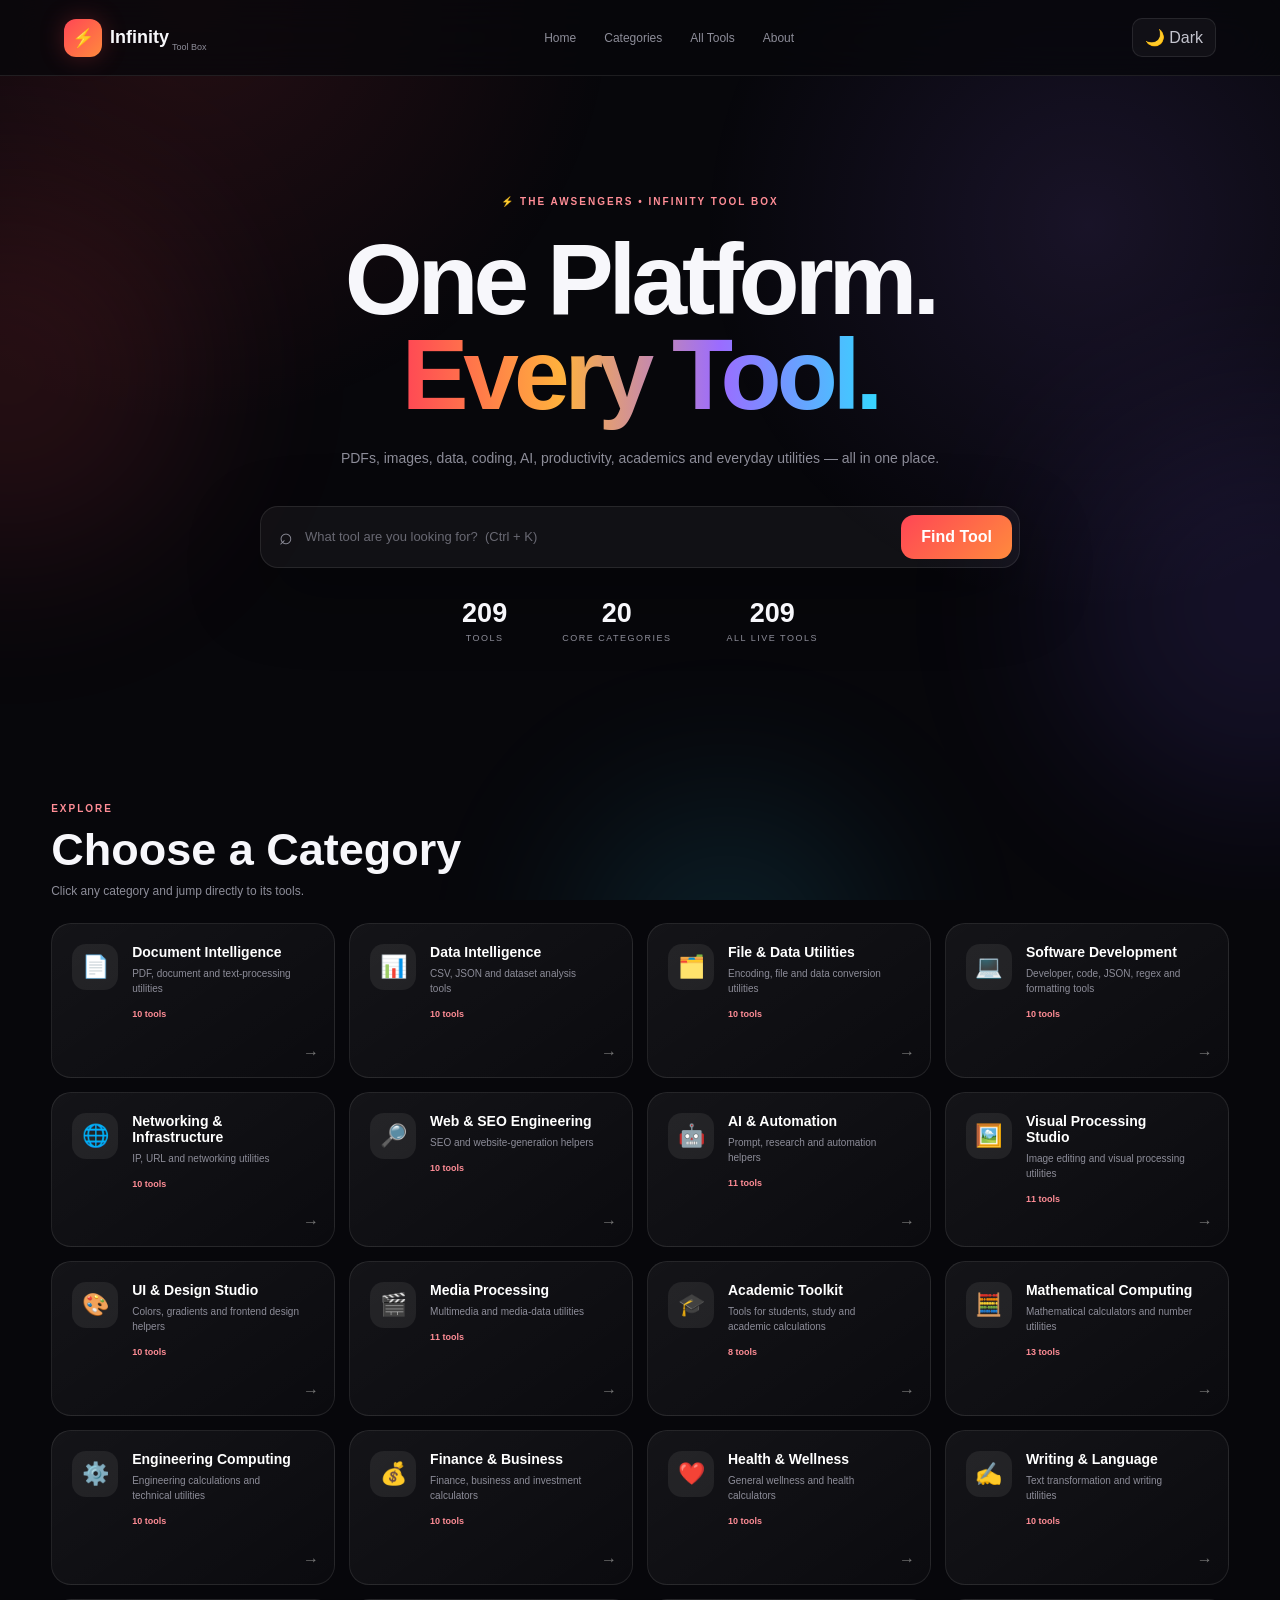
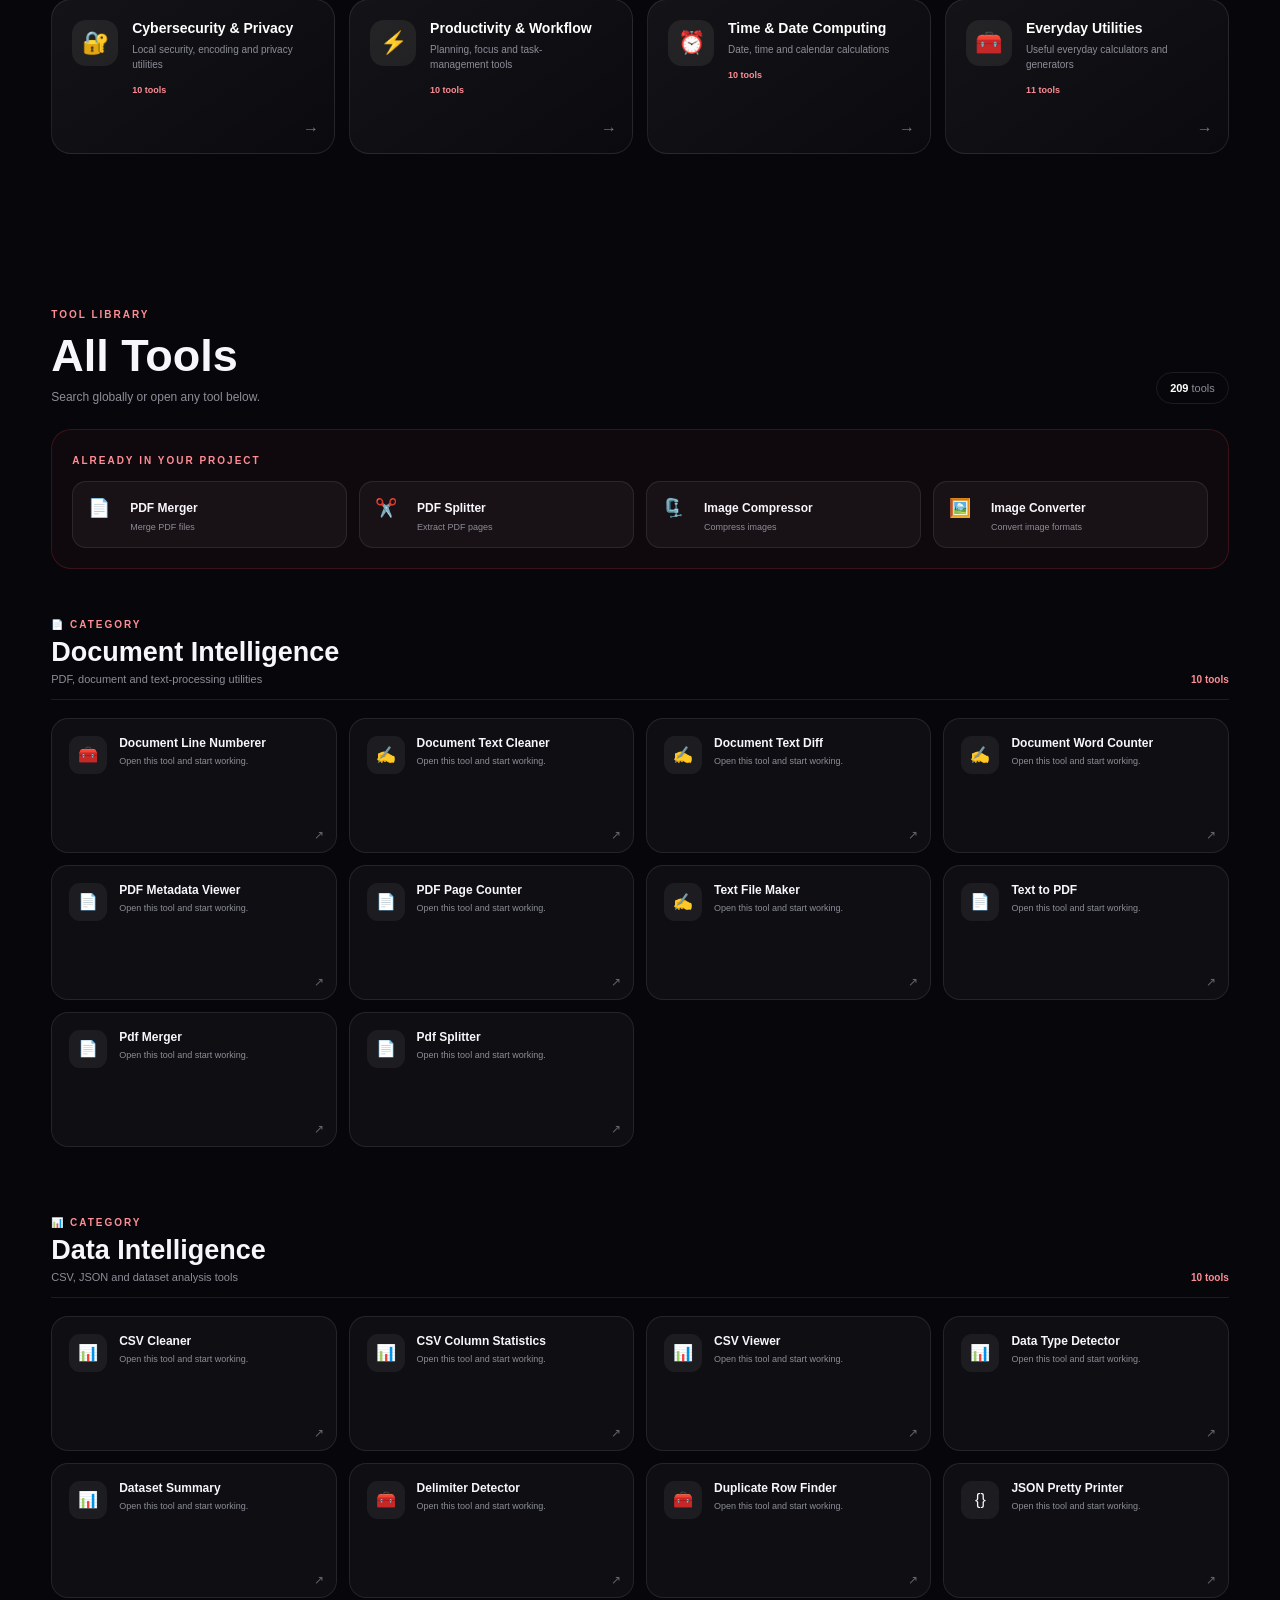
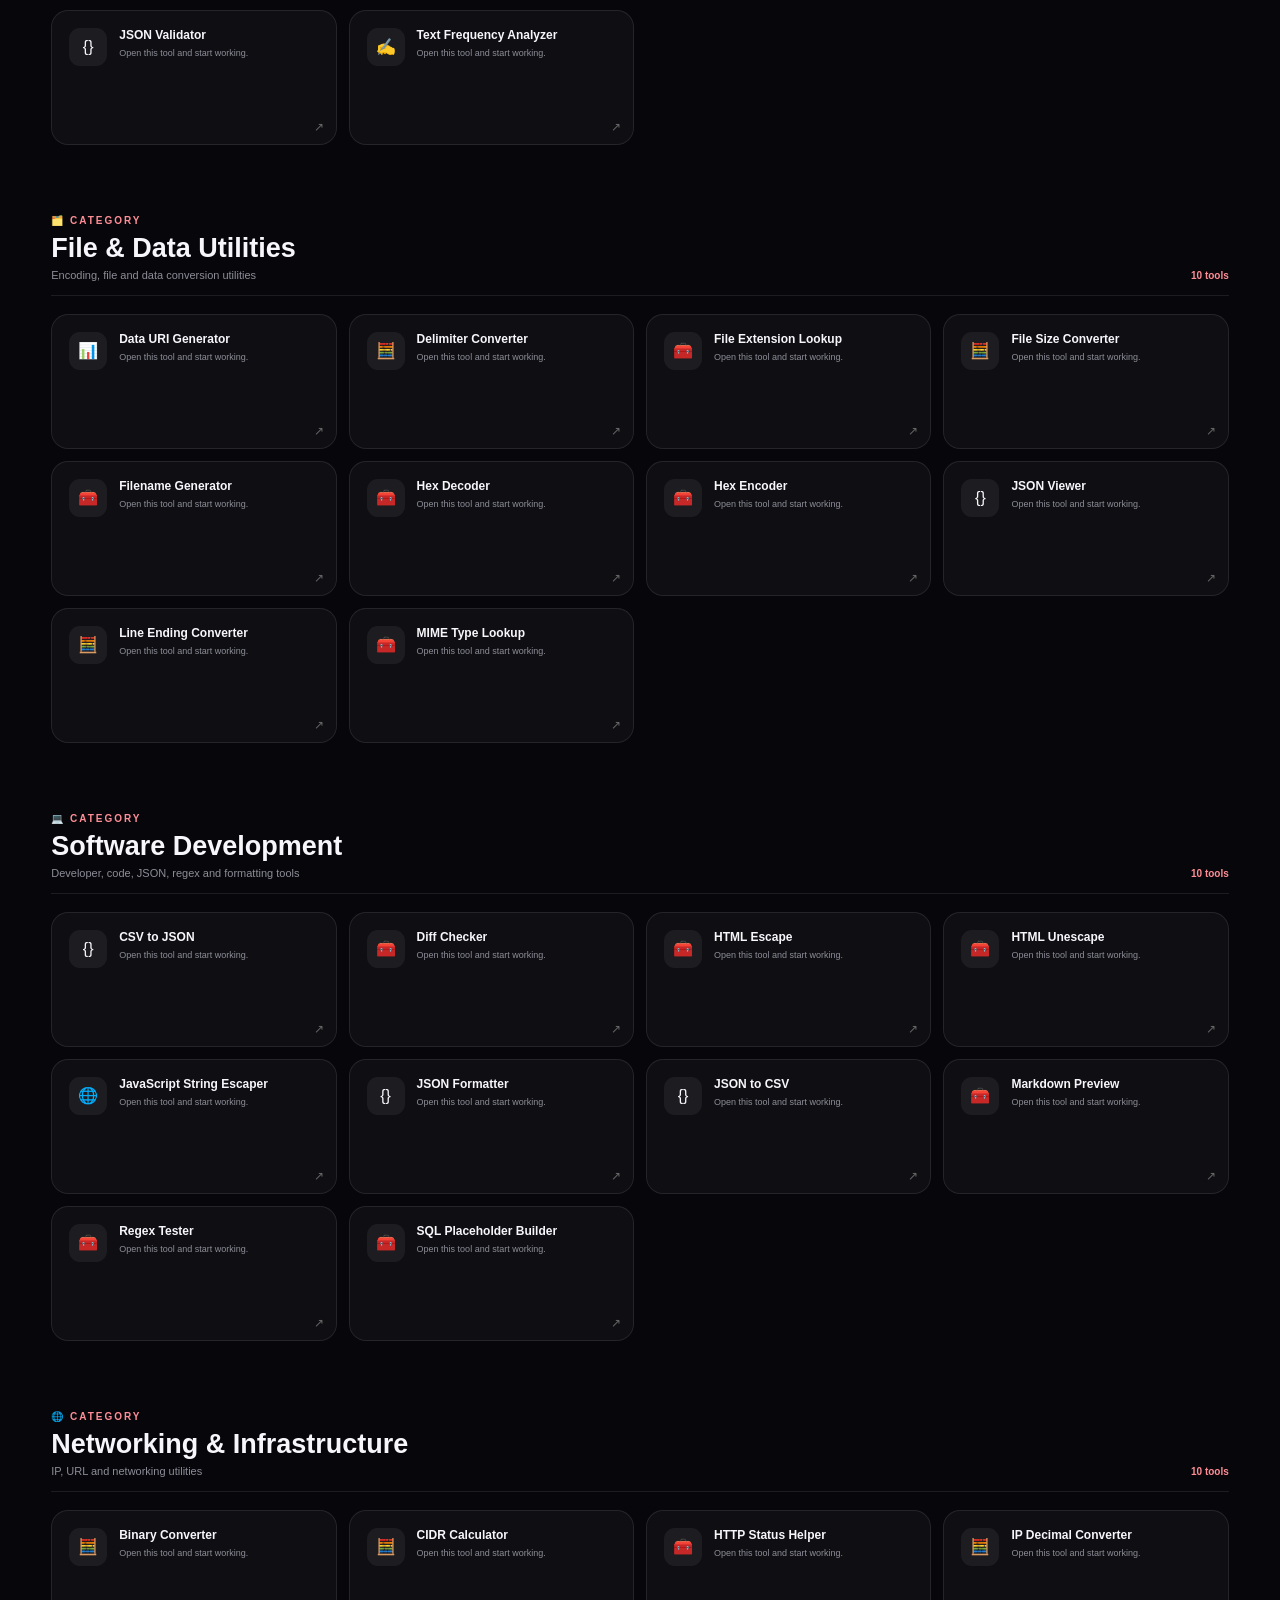
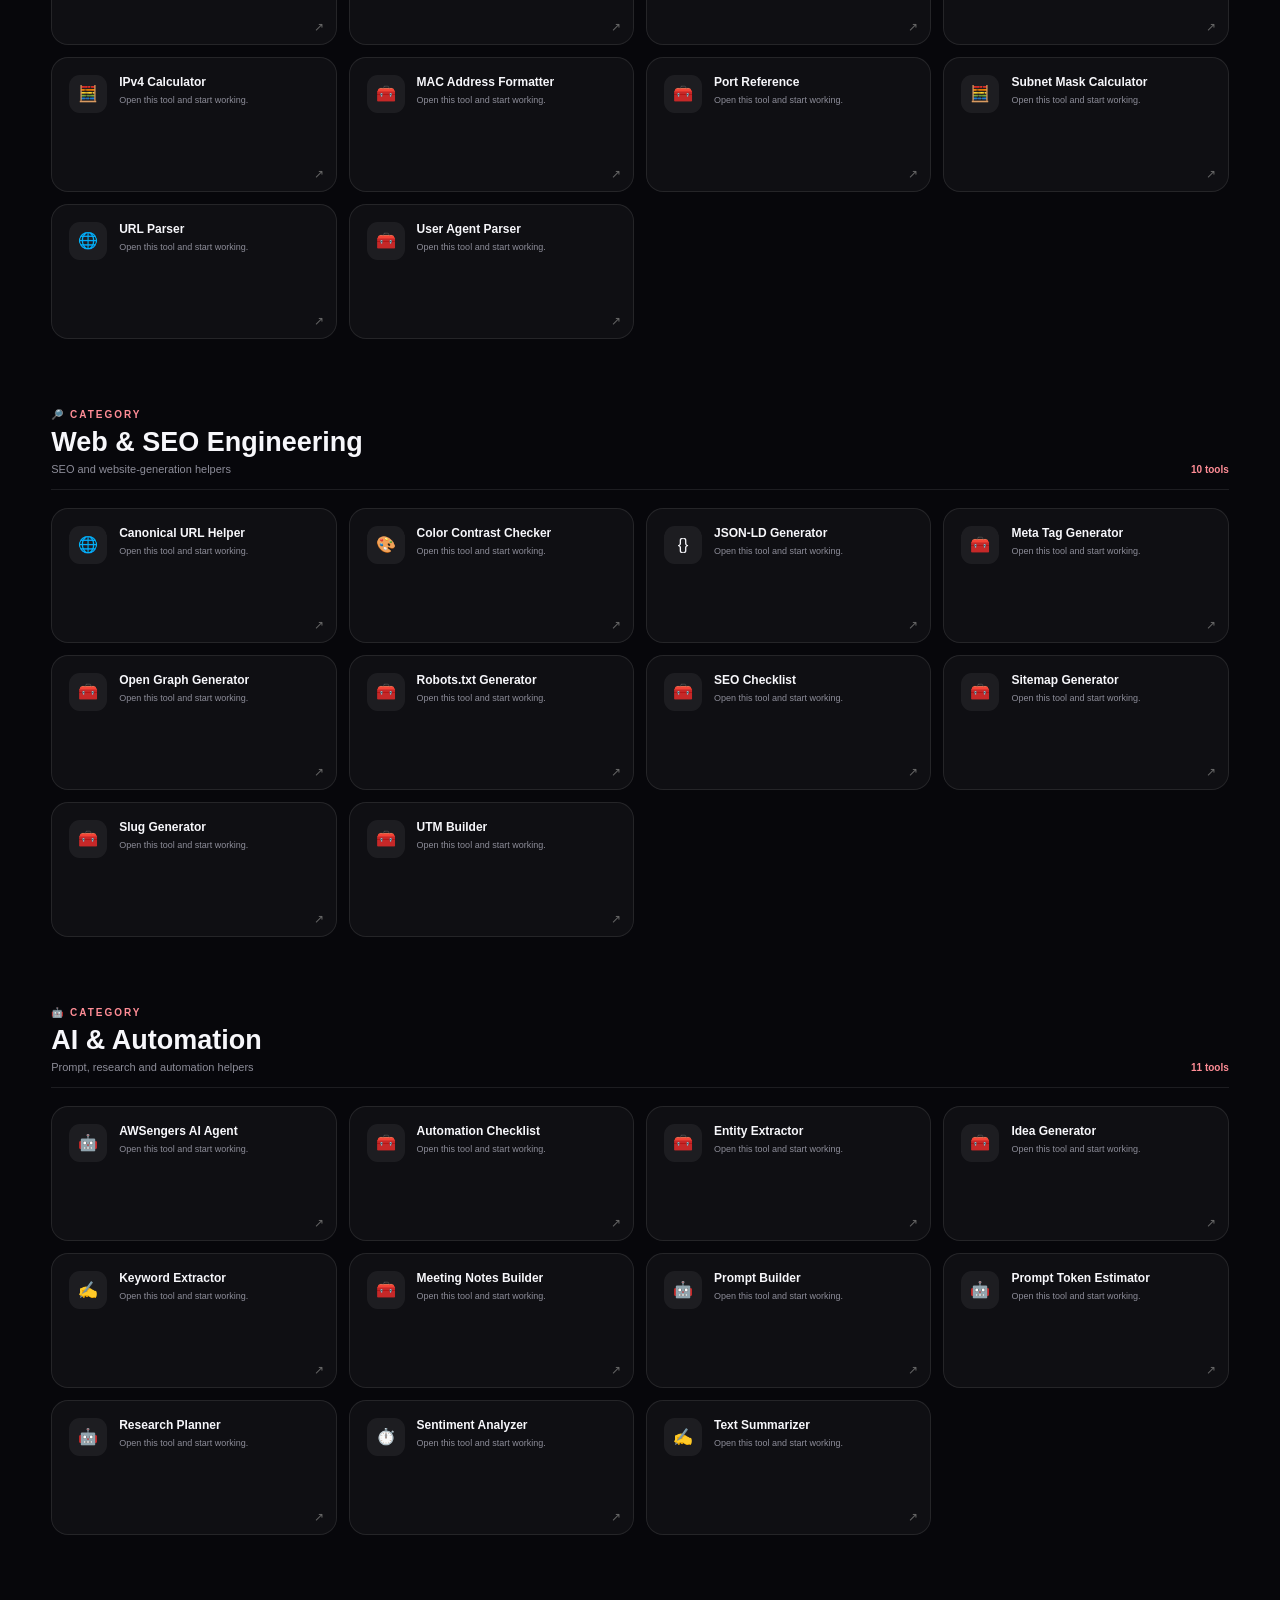
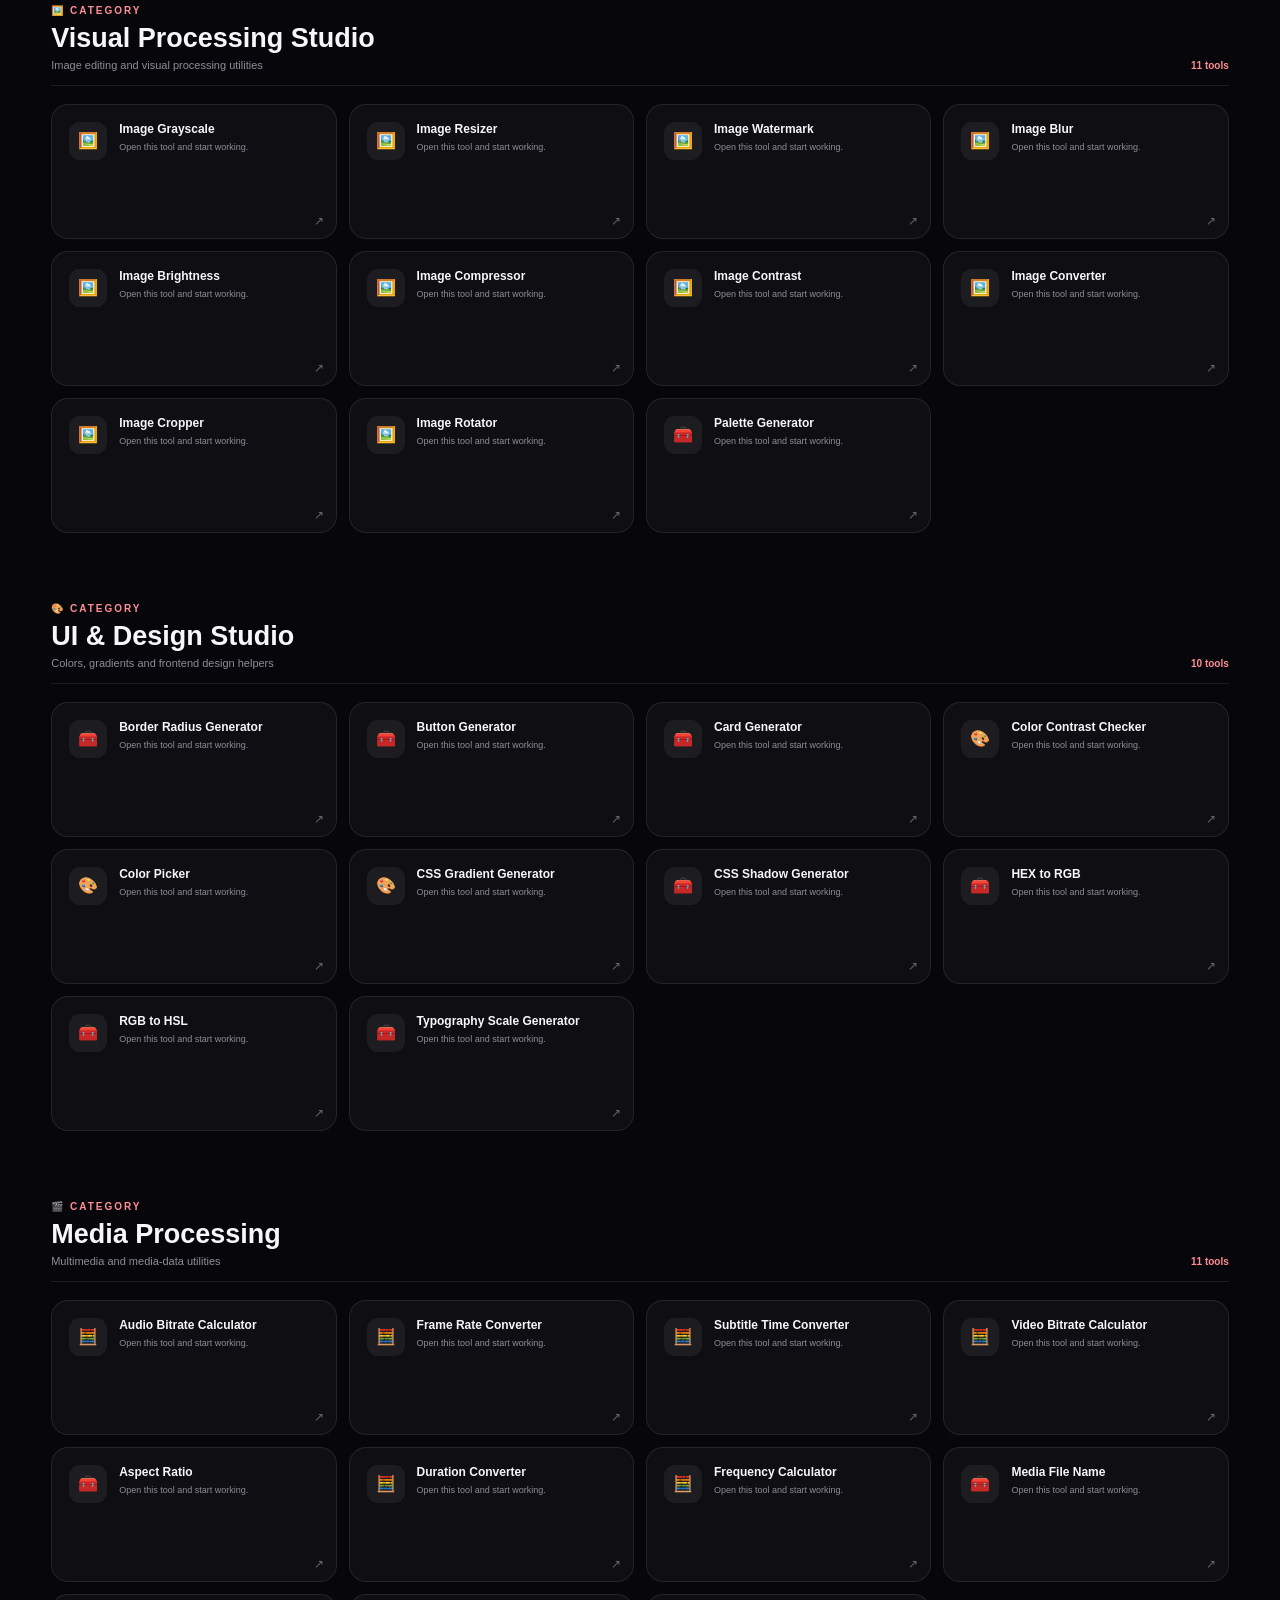
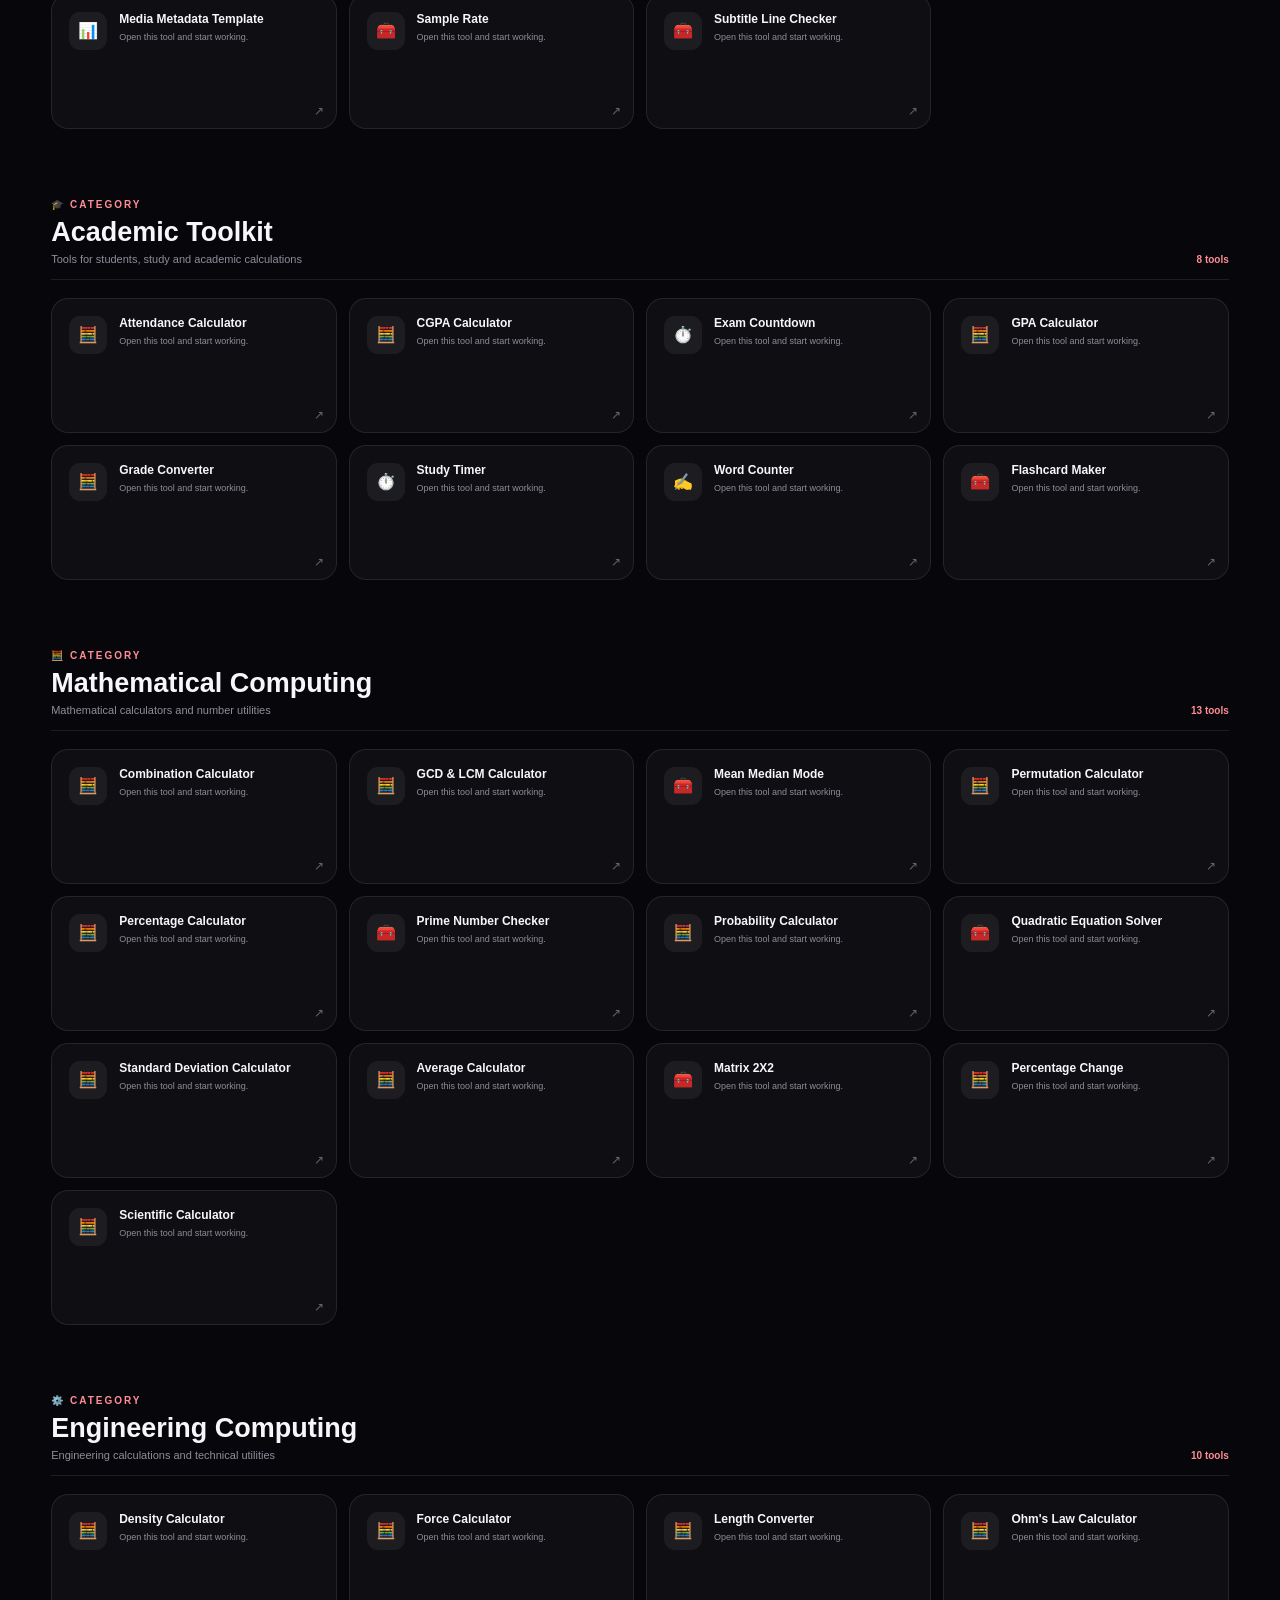
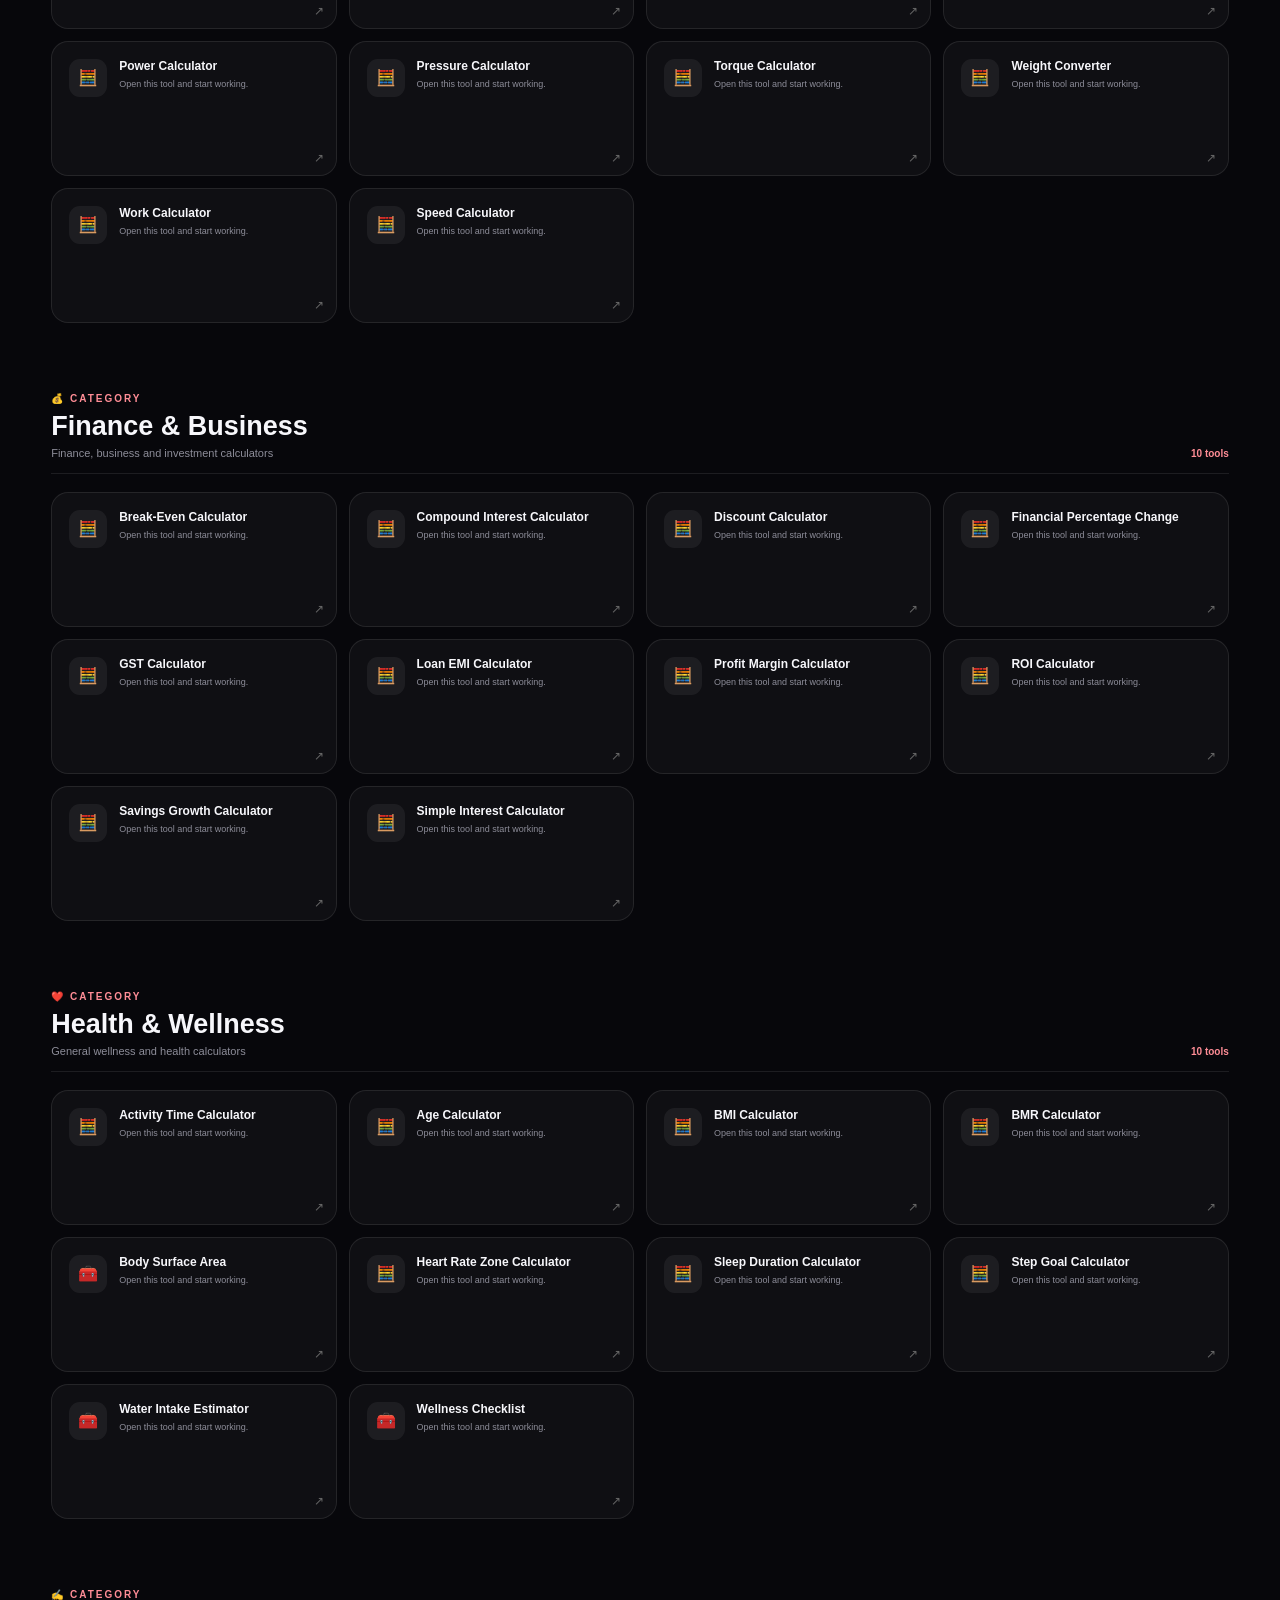
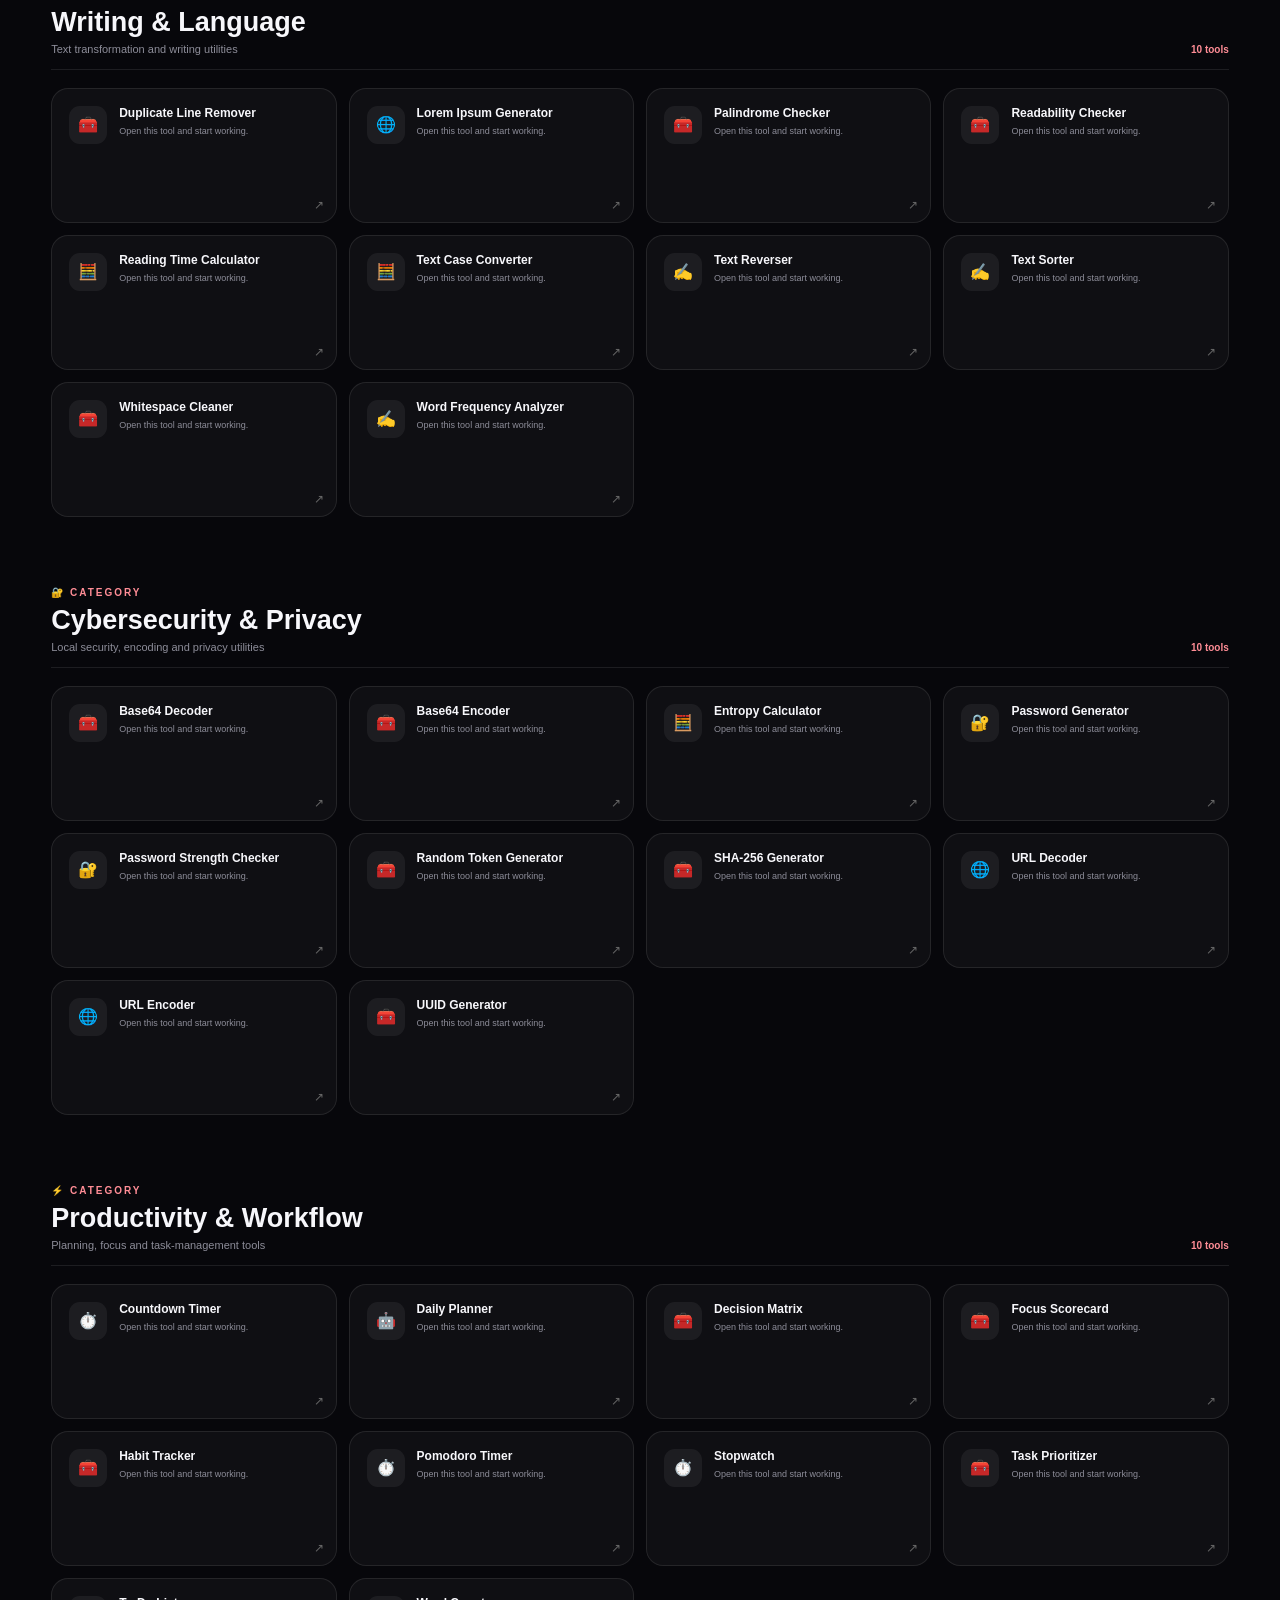
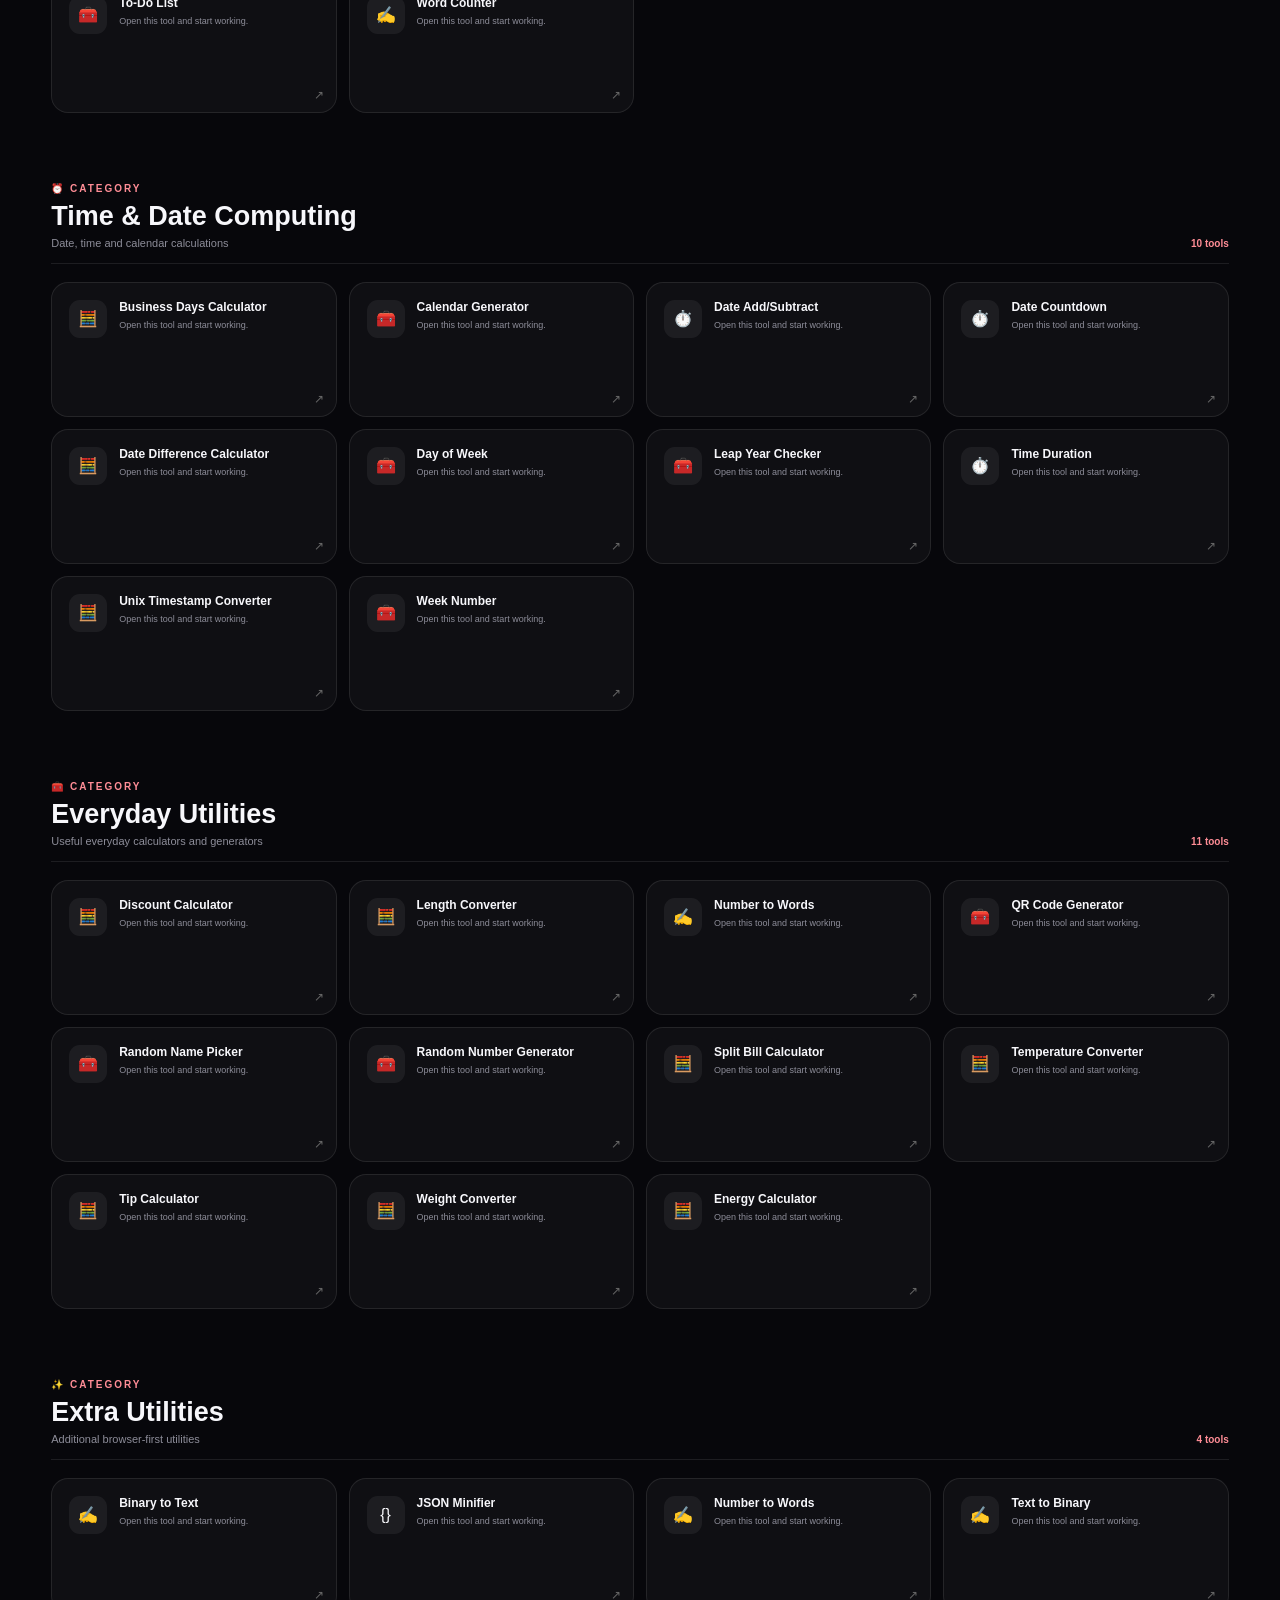
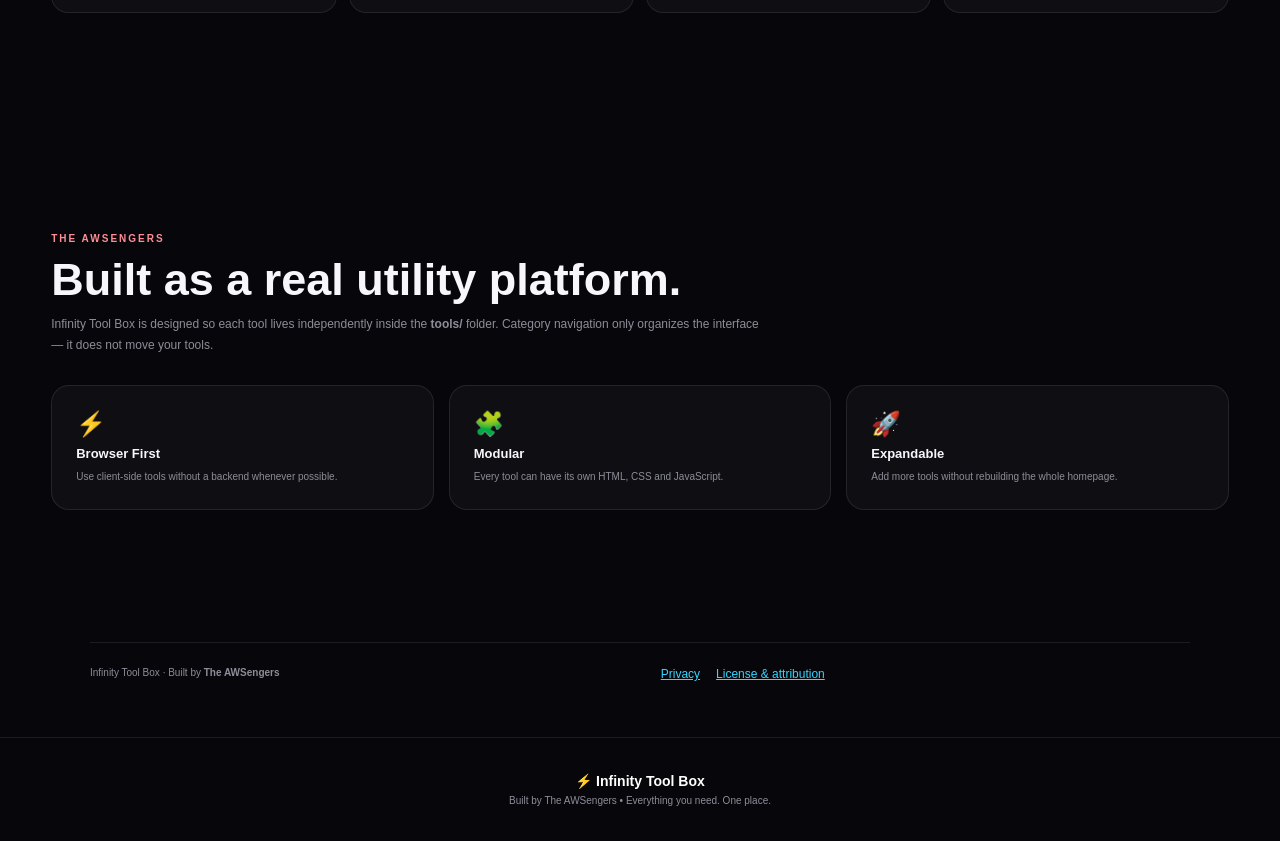
==== index.html @ 35dee815 "Initial Infinity Toolbox project Co-authored-by: Copilot App <223556219+Copilot@users.noreply.github" ====
<!DOCTYPE html>
<html lang="en">

<head>

    <meta charset="UTF-8">

    <meta
        name="viewport"
        content="width=device-width, initial-scale=1.0"
    >

    <title>
        Infinity Tool Box — The AWSengers
    </title>

    <meta
        name="description"
        content="Infinity Tool Box — 209 powerful tools across multiple categories, built by The AWSengers."
    >

    <link
        rel="stylesheet"
        href="css/style.css"
    >

</head>


<body>


    <!-- =========================================
         BACKGROUND EFFECTS
    ========================================== -->

    <div class="bg">

        <i></i>
        <i></i>
        <i></i>

    </div>



    <!-- =========================================
         NAVBAR
    ========================================== -->

    <header class="navbar">


        <a
            href="index.html"
            class="logo"
        >

            <span>
                ⚡
            </span>

            <b>
                Infinity
            </b>

            <small>
                Tool Box
            </small>

        </a>



        <a class="skip-link" href="#tools">Skip to tools</a>

        <nav id="navLinks" aria-label="Primary navigation">

            <a
                href="#home"
                data-scroll="home"
            >
                Home
            </a>

            <a
                href="#categories"
                data-scroll="categories"
            >
                Categories
            </a>

            <a
                href="#tools"
                data-scroll="tools"
            >
                All Tools
            </a>

            <a
                href="#about"
                data-scroll="about"
            >
                About
            </a>

        </nav>



        <div class="nav-actions">

            <button
                class="icon-btn"
                id="themeToggle"
                aria-label="Toggle color theme"
                type="button"
            >
                🌙 Dark
            </button>


            <button
                class="menu-btn"
                id="menuToggle"
                aria-label="Toggle navigation menu"
                aria-expanded="false"
                type="button"
            >
                ☰
            </button>

        </div>


    </header>



    <!-- =========================================
         MAIN
    ========================================== -->

    <main id="home">



        <!-- =====================================
             HERO
        ====================================== -->

        <section class="hero">


            <div class="hero-badge">

                ⚡ THE AWSENGERS • INFINITY TOOL BOX

            </div>



            <h1>

                One Platform.

                <br>

                <span>
                    Every Tool.
                </span>

            </h1>



            <p>

                PDFs, images, data, coding, AI,
                productivity, academics and everyday
                utilities — all in one place.

            </p>



            <!-- SEARCH -->

            <div class="hero-search">

                <span>
                    ⌕
                </span>


                <input
                    id="toolSearch"
                    aria-label="Search all tools"
                    type="search"
                    placeholder="What tool are you looking for?  (Ctrl + K)"
                >


                <button
                    type="button"
                    data-scroll="tools"
                >
                    Find Tool
                </button>

            </div>



            <!-- STATS -->

            <div class="stats">

                <div>

                    <b>
                        209
                    </b>

                    <span>
                        TOOLS
                    </span>

                </div>


                <div>

                    <b>
                        20
                    </b>

                    <span>
                        CORE CATEGORIES
                    </span>

                </div>


                <div>

                    <b>
                        209
                    </b>

                    <span>
                        ALL LIVE TOOLS
                    </span>

                </div>

            </div>


        </section>



        <!-- =====================================
             CATEGORY SECTION
        ====================================== -->

        <section
            class="section"
            id="categories"
        >


            <div class="section-top">

                <div>

                    <span class="eyebrow">
                        EXPLORE
                    </span>


                    <h2>
                        Choose a Category
                    </h2>


                    <p>
                        Click any category and jump
                        directly to its tools.
                    </p>

                </div>

            </div>



            <!-- JavaScript creates category cards -->

            <div
                id="categoryGrid"
                class="category-grid"
            >
            </div>


        </section>



        <!-- =====================================
             ALL TOOLS
        ====================================== -->

        <section
            class="section"
            id="tools"
        >


            <div class="section-top">

                <div>

                    <span class="eyebrow">
                        TOOL LIBRARY
                    </span>


                    <h2>
                        All Tools
                    </h2>


                    <p>
                        Search globally or open any
                        tool below.
                    </p>

                </div>



                <span class="result-pill">

                    <b id="resultCount">
                        209
                    </b>

                    tools

                </span>

            </div>



            <!-- =================================
                 EXISTING TOOLS
            ================================== -->

            <div class="existing">


                <span class="eyebrow">
                    ALREADY IN YOUR PROJECT
                </span>



                <div class="existing-grid">


                    <a
                        href="tools/pdf-merger/index.html"
                    >

                        <span>
                            📄
                        </span>

                        <b>
                            PDF Merger
                        </b>

                        <small>
                            Merge PDF files
                        </small>

                    </a>



                    <a
                        href="tools/pdf-splitter/index.html"
                    >

                        <span>
                            ✂️
                        </span>

                        <b>
                            PDF Splitter
                        </b>

                        <small>
                            Extract PDF pages
                        </small>

                    </a>



                    <a
                        href="tools/image-compressor/index.html"
                    >

                        <span>
                            🗜️
                        </span>

                        <b>
                            Image Compressor
                        </b>

                        <small>
                            Compress images
                        </small>

                    </a>



                    <a
                        href="tools/image-converter/index.html"
                    >

                        <span>
                            🖼️
                        </span>

                        <b>
                            Image Converter
                        </b>

                        <small>
                            Convert image formats
                        </small>

                    </a>


                </div>


            </div>



            <!-- =================================
                 209 TOOL CATALOG
            ================================== -->

            <div id="catalog">
            </div>


        </section>



        <!-- =====================================
             ABOUT
        ====================================== -->

        <section
            class="about section"
            id="about"
        >


            <span class="eyebrow">
                THE AWSENGERS
            </span>


            <h2>
                Built as a real utility platform.
            </h2>


            <p>

                Infinity Tool Box is designed so each
                tool lives independently inside the
                <b>tools/</b> folder.

                Category navigation only organizes
                the interface — it does not move
                your tools.

            </p>



            <div class="about-grid">


                <div>

                    ⚡

                    <b>
                        Browser First
                    </b>

                    <small>
                        Use client-side tools without
                        a backend whenever possible.
                    </small>

                </div>



                <div>

                    🧩

                    <b>
                        Modular
                    </b>

                    <small>
                        Every tool can have its own
                        HTML, CSS and JavaScript.
                    </small>

                </div>



                <div>

                    🚀

                    <b>
                        Expandable
                    </b>

                    <small>
                        Add more tools without
                        rebuilding the whole homepage.
                    </small>

                </div>


            </div>


        </section>

    </main>

    <footer class="site-footer">
        <span>Infinity Tool Box · Built by <strong>The AWSengers</strong></span>
        <nav aria-label="Legal"><a href="privacy.html">Privacy</a><a href="license.html">License & attribution</a></nav>
    </footer>



    <!-- =========================================
         FOOTER
    ========================================== -->

    <footer>

        <b>
            ⚡ Infinity Tool Box
        </b>

        <span>
            Built by The AWSengers •
            Everything you need. One place.
        </span>

    </footer>



    <!-- =========================================
         JAVASCRIPT
    ========================================== -->

    <script src="js/catalogue.js"></script>
    <script src="js/script.js"></script>


</body>

</html>
---- css/style.css ----
/* =====================================================
   ROOT VARIABLES
===================================================== */

:root {

    --bg:
        #07070b;

    --surface:
        #101017;

    --surface-2:
        #15151d;

    --text:
        #f7f7fb;

    --muted:
        #8d8d99;

    --soft:
        #c4c4ce;

    --border:
        rgba(255,255,255,.09);

    --red:
        #ff4655;

    --orange:
        #ff8a3d;

    --gold:
        #ffd166;

    --purple:
        #9b6cff;

    --cyan:
        #35d6ff;

    --green:
        #55df9a;

    --shadow:
        0 25px 70px rgba(0,0,0,.35);

}


/* =====================================================
   RESET
===================================================== */

* {

    margin: 0;

    padding: 0;

    box-sizing: border-box;

}


html {

    scroll-behavior: smooth;

}


body {

    background:
        var(--bg);

    color:
        var(--text);

    font-family:
        Inter,
        Arial,
        sans-serif;

    overflow-x: hidden;

}


a {

    color: inherit;

    text-decoration: none;

}

.skip-link {
    position: fixed;
    left: 1rem;
    top: -4rem;
    z-index: 20;
    padding: .7rem 1rem;
    border-radius: .5rem;
    background: var(--cyan);
    color: #071018;
    font-weight: 800;
}

.skip-link:focus {
    top: 1rem;
}

:focus-visible {
    outline: 3px solid var(--cyan);
    outline-offset: 3px;
}

.site-footer,
.legal-page {
    width: min(1100px, 92%);
    margin: 2rem auto;
}

.site-footer {
    display: flex;
    justify-content: space-between;
    gap: 1rem;
    flex-wrap: wrap;
    padding: 1.5rem 0;
    border-top: 1px solid var(--border);
    color: var(--muted);
}

.site-footer nav {
    display: flex;
    gap: 1rem;
}

.site-footer a,
.legal-page a {
    color: var(--cyan);
    text-decoration: underline;
}

.legal-page {
    max-width: 780px;
    padding: 3rem 0;
}

.legal-page h1,
.legal-page h2 {
    margin: 1.5rem 0 .75rem;
}

.legal-page p {
    color: var(--soft);
    line-height: 1.7;
    margin: .75rem 0;
}

.disclaimer {
    padding: 1rem;
    border-left: 4px solid var(--gold);
    background: rgba(255, 209, 102, .08);
}

@media (prefers-reduced-motion: reduce) {
    *,
    *::before,
    *::after {
        scroll-behavior: auto !important;
        animation-duration: .01ms !important;
        transition-duration: .01ms !important;
    }
}


button,
input {

    font: inherit;

}


/* =====================================================
   BACKGROUND
===================================================== */

.bg {

    position: fixed;

    inset: 0;

    z-index: -1;

    overflow: hidden;

    background:
        radial-gradient(
            circle at 15% 0%,
            rgba(255,70,85,.12),
            transparent 30%
        ),

        radial-gradient(
            circle at 85% 25%,
            rgba(155,108,255,.12),
            transparent 30%
        );

}


.bg i {

    position: absolute;

    border-radius: 50%;

    filter: blur(90px);

    opacity: .12;

    animation:
        float 12s ease-in-out infinite;

}


.bg i:nth-child(1) {

    width: 380px;

    height: 380px;

    background:
        #ff4655;

    left: -180px;

    top: 20%;

}


.bg i:nth-child(2) {

    width: 400px;

    height: 400px;

    background:
        #7c5cff;

    right: -180px;

    top: 45%;

    animation-delay:
        -4s;

}


.bg i:nth-child(3) {

    width: 300px;

    height: 300px;

    background:
        #35d6ff;

    left: 45%;

    bottom: -200px;

    animation-delay:
        -8s;

}


@keyframes float {

    50% {

        transform:
            translateY(-45px)
            scale(1.08);

    }

}


/* =====================================================
   NAVBAR
===================================================== */

.navbar {

    height: 76px;

    position: sticky;

    top: 0;

    z-index: 100;

    display: flex;

    align-items: center;

    padding:
        0 5%;

    border-bottom:
        1px solid var(--border);

    background:
        rgba(7,7,11,.76);

    backdrop-filter:
        blur(20px);

}


/* LOGO */

.logo {

    display: flex;

    align-items: center;

    gap: 8px;

    font-family:
        "Space Grotesk",
        sans-serif;

    font-size: 18px;

}


.logo span {

    width: 38px;

    height: 38px;

    display: grid;

    place-items: center;

    border-radius: 12px;

    background:
        linear-gradient(
            135deg,
            var(--red),
            var(--orange)
        );

    box-shadow:
        0 0 25px
        rgba(255,70,85,.25);

}


.logo small {

    font-size: 9px;

    color:
        var(--muted);

    align-self:
        flex-end;

    margin:
        0 0 5px -5px;

}


/* NAVIGATION */

nav {

    display: flex;

    gap: 28px;

    margin:
        auto;

    color:
        var(--muted);

    font-size: 12px;

}


nav a {

    transition:
        .25s;

}


nav a:hover {

    color:
        white;

}


/* NAV BUTTONS */

.nav-actions {

    display: flex;

    gap: 8px;

}


.icon-btn,
.menu-btn {

    border:
        1px solid var(--border);

    background:
        rgba(255,255,255,.04);

    color:
        var(--soft);

    border-radius:
        10px;

    padding:
        9px 12px;

    cursor:
        pointer;

    transition:
        .25s;

}


.icon-btn:hover,
.menu-btn:hover {

    background:
        rgba(255,255,255,.08);

    color:
        white;

}


.menu-btn {

    display:
        none;

}


/* =====================================================
   HERO
===================================================== */

.hero {

    min-height:
        620px;

    padding:
        120px 20px 80px;

    text-align:
        center;

    display:
        flex;

    flex-direction:
        column;

    align-items:
        center;

}


.hero-badge {

    color:
        #ff8d96;

    font-weight:
        800;

    letter-spacing:
        2px;

    font-size:
        10px;

}


.hero h1 {

    font-family:
        "Space Grotesk",
        sans-serif;

    font-size:
        clamp(50px,8vw,100px);

    line-height:
        .95;

    letter-spacing:
        -5px;

    margin:
        25px 0;

}


.hero h1 span {

    background:
        linear-gradient(
            90deg,
            #ff4655,
            #ffb13d,
            #9b6cff,
            #35d6ff
        );

    -webkit-background-clip:
        text;

    background-clip:
        text;

    color:
        transparent;

}


.hero > p {

    max-width:
        650px;

    color:
        var(--muted);

    line-height:
        1.7;

    font-size:
        14px;

}


/* =====================================================
   HERO SEARCH
===================================================== */

.hero-search {

    width:
        min(760px,94%);

    min-height:
        62px;

    margin:
        35px 0 30px;

    padding:
        6px 7px 6px 18px;

    display:
        flex;

    align-items:
        center;

    gap:
        12px;

    border:
        1px solid var(--border);

    border-radius:
        18px;

    background:
        rgba(255,255,255,.045);

    box-shadow:
        var(--shadow);

}


.hero-search > span {

    font-size:
        23px;

    color:
        var(--muted);

}


.hero-search input {

    flex:
        1;

    min-width:
        0;

    border:
        0;

    outline:
        0;

    background:
        transparent;

    color:
        white;

    font-size:
        13px;

}


.hero-search input::placeholder {

    color:
        #696973;

}


.hero-search button {

    border:
        0;

    border-radius:
        13px;

    padding:
        13px 20px;

    background:
        linear-gradient(
            135deg,
            var(--red),
            #ff8a3d
        );

    color:
        white;

    font-weight:
        800;

    cursor:
        pointer;

    transition:
        .25s;

}


.hero-search button:hover {

    transform:
        translateY(-2px);

    box-shadow:
        0 10px 25px
        rgba(255,70,85,.25);

}


/* =====================================================
   STATS
===================================================== */

.stats {

    display:
        flex;

    gap:
        55px;

}


.stats div {

    display:
        flex;

    flex-direction:
        column;

}


.stats b {

    font-family:
        "Space Grotesk",
        sans-serif;

    font-size:
        27px;

}


.stats span {

    font-size:
        9px;

    color:
        var(--muted);

    letter-spacing:
        1.5px;

    margin-top:
        4px;

}


/* =====================================================
   SECTION
===================================================== */

.section {

    width:
        min(1200px,92%);

    margin:
        auto;

    padding:
        75px 0;

}


.section-top {

    display:
        flex;

    justify-content:
        space-between;

    align-items:
        flex-end;

    margin-bottom:
        25px;

}


.eyebrow {

    color:
        #ff8d96;

    font-weight:
        800;

    letter-spacing:
        2px;

    font-size:
        10px;

}


.section-top h2,
.about h2 {

    font-family:
        "Space Grotesk",
        sans-serif;

    font-size:
        clamp(30px,4vw,45px);

    margin-top:
        8px;

}


.section-top p,
.about > p {

    color:
        var(--muted);

    font-size:
        12px;

    margin-top:
        8px;

}


/* =====================================================
   RESULT COUNT
===================================================== */

.result-pill {

    border:
        1px solid var(--border);

    padding:
        9px 13px;

    border-radius:
        20px;

    color:
        var(--muted);

    font-size:
        11px;

}


.result-pill b {

    color:
        white;

}


/* =====================================================
   CATEGORY GRID
===================================================== */

.category-grid {

    display:
        grid;

    grid-template-columns:
        repeat(4,1fr);

    gap:
        14px;

}


.category-card {

    min-height:
        155px;

    text-align:
        left;

    display:
        flex;

    align-items:
        flex-start;

    gap:
        14px;

    position:
        relative;

    padding:
        20px;

    border:
        1px solid var(--border);

    border-radius:
        20px;

    background:
        linear-gradient(
            145deg,
            rgba(255,255,255,.055),
            rgba(255,255,255,.018)
        );

    color:
        white;

    cursor:
        pointer;

    transition:
        .3s;

}


.category-card:hover {

    transform:
        translateY(-7px);

    border-color:
        rgba(255,255,255,.22);

    box-shadow:
        0 18px 45px
        rgba(0,0,0,.25);

}


.category-icon {

    width:
        46px;

    height:
        46px;

    display:
        grid;

    place-items:
        center;

    flex:
        none;

    border-radius:
        14px;

    background:
        rgba(255,255,255,.07);

    font-size:
        22px;

}


.category-info {

    display:
        flex;

    flex-direction:
        column;

    padding-right:
        15px;

}


.category-info strong {

    font-family:
        "Space Grotesk",
        sans-serif;

    font-size:
        14px;

}


.category-info small {

    color:
        var(--muted);

    font-size:
        10px;

    line-height:
        1.5;

    margin-top:
        6px;

}


.category-info em {

    font-style:
        normal;

    color:
        #ff8d96;

    font-size:
        9px;

    font-weight:
        700;

    margin-top:
        auto;

    padding-top:
        13px;

}


.arrow {

    position:
        absolute;

    right:
        15px;

    bottom:
        15px;

    color:
        #777;

}


/* =====================================================
   EXISTING TOOLS
===================================================== */

.existing {

    margin:
        0 0 45px;

    padding:
        20px;

    border:
        1px solid
        rgba(255,70,85,.18);

    border-radius:
        20px;

    background:
        rgba(255,70,85,.035);

}


.existing-grid {

    display:
        grid;

    grid-template-columns:
        repeat(4,1fr);

    gap:
        12px;

    margin-top:
        13px;

}


.existing-grid a {

    display:
        grid;

    grid-template-columns:
        32px 1fr;

    column-gap:
        10px;

    align-items:
        center;

    padding:
        15px;

    border-radius:
        14px;

    background:
        rgba(255,255,255,.04);

    border:
        1px solid var(--border);

    font-size:
        18px;

    transition:
        .25s;

}


.existing-grid a:hover {

    transform:
        translateY(-3px);

    border-color:
        rgba(255,255,255,.2);

}


.existing-grid b {

    font-size:
        12px;

}


.existing-grid small {

    grid-column:
        2;

    color:
        var(--muted);

    font-size:
        9px;

    margin-top:
        3px;

}


/* =====================================================
   CATEGORY SECTIONS
===================================================== */

.category-section {

    scroll-margin-top:
        95px;

    margin:
        0 0 65px;

}


.category-heading {

    display:
        flex;

    justify-content:
        space-between;

    align-items:
        flex-end;

    margin-bottom:
        18px;

    padding-bottom:
        14px;

    border-bottom:
        1px solid var(--border);

}


.category-heading h2 {

    font-family:
        "Space Grotesk",
        sans-serif;

    font-size:
        27px;

    margin-top:
        5px;

}


.category-heading p {

    color:
        var(--muted);

    font-size:
        11px;

    margin-top:
        5px;

}


.category-count {

    color:
        #ff8d96;

    font-size:
        10px;

    font-weight:
        700;

}


/* =====================================================
   TOOL GRID
===================================================== */

.tool-grid {

    display:
        grid;

    grid-template-columns:
        repeat(4,1fr);

    gap:
        12px;

}


/* =====================================================
   TOOL CARD
===================================================== */

.tool-card {

    min-height:
        135px;

    position:
        relative;

    padding:
        17px;

    display:
        flex;

    gap:
        12px;

    align-items:
        flex-start;

    border:
        1px solid var(--border);

    border-radius:
        17px;

    background:
        rgba(255,255,255,.035);

    transition:
        .28s;

}


.tool-card:hover {

    transform:
        translateY(-5px);

    background:
        rgba(255,255,255,.065);

    border-color:
        rgba(255,255,255,.2);

}


.tool-icon {

    width:
        38px;

    height:
        38px;

    display:
        grid;

    place-items:
        center;

    flex:
        none;

    border-radius:
        11px;

    background:
        rgba(255,255,255,.06);

    font-size:
        16px;

}


.tool-copy {

    display:
        flex;

    flex-direction:
        column;

    padding-right:
        16px;

}


.tool-copy strong {

    font-family:
        "Space Grotesk",
        sans-serif;

    font-size:
        12px;

}


.tool-copy small {

    color:
        var(--muted);

    font-size:
        9px;

    line-height:
        1.55;

    margin-top:
        5px;

}


.tool-arrow {

    position:
        absolute;

    right:
        12px;

    bottom:
        10px;

    color:
        #666;

    font-size:
        12px;

}


.tool-card:hover
.tool-arrow {

    color:
        white;

}


/* =====================================================
   HIDDEN SEARCH RESULTS
===================================================== */

.category-section[hidden],
.tool-card[hidden] {

    display:
        none !important;

}


/* =====================================================
   ABOUT
===================================================== */

.about {

    padding-bottom:
        100px;

}


.about > p {

    max-width:
        720px;

    line-height:
        1.8;

}


.about-grid {

    display:
        grid;

    grid-template-columns:
        repeat(3,1fr);

    gap:
        15px;

    margin-top:
        28px;

}


.about-grid div {

    padding:
        24px;

    border:
        1px solid var(--border);

    border-radius:
        18px;

    background:
        rgba(255,255,255,.035);

    display:
        flex;

    flex-direction:
        column;

    gap:
        8px;

    font-size:
        24px;

}


.about-grid b {

    font-size:
        13px;

}


.about-grid small {

    color:
        var(--muted);

    font-size:
        10px;

    line-height:
        1.6;

}


/* =====================================================
   FOOTER
===================================================== */

footer {

    padding:
        35px 20px;

    border-top:
        1px solid var(--border);

    text-align:
        center;

    color:
        var(--muted);

    font-size:
        10px;

}


footer b {

    display:
        block;

    color:
        white;

    font-family:
        "Space Grotesk",
        sans-serif;

    font-size:
        14px;

    margin-bottom:
        6px;

}


/* =====================================================
   LIGHT MODE
===================================================== */

body.light {

    --bg:
        #f4f5f8;

    --surface:
        #ffffff;

    --surface-2:
        #ffffff;

    --text:
        #16161d;

    --muted:
        #62636e;

    --soft:
        #34353d;

    --border:
        rgba(0,0,0,.1);

}


body.light .navbar {

    background:
        rgba(244,245,248,.82);

}


body.light
.hero-search input {

    color:
        #111;

}


body.light
.category-card,
body.light
.tool-card,
body.light
.existing-grid a,
body.light
.about-grid div {

    background:
        rgba(255,255,255,.75);

}


body.light
.tool-card:hover,
body.light
.category-card:hover {

    background:
        white;

}


body.light
.result-pill b {

    color:
        #111;

}


/* =====================================================
   TABLET
===================================================== */

@media(max-width:1000px) {

    .category-grid {

        grid-template-columns:
            repeat(3,1fr);

    }


    .tool-grid {

        grid-template-columns:
            repeat(3,1fr);

    }


    .existing-grid {

        grid-template-columns:
            repeat(2,1fr);

    }

}


/* =====================================================
   MOBILE
===================================================== */

@media(max-width:760px) {

    nav {

        display:
            none;

    }


    .menu-btn {

        display:
            block;

    }


    nav.open {

        display:
            flex;

        position:
            absolute;

        top:
            76px;

        left:
            0;

        right:
            0;

        flex-direction:
            column;

        gap:
            0;

        padding:
            12px 20px;

        background:
            var(--bg);

        border-bottom:
            1px solid var(--border);

    }


    nav.open a {

        padding:
            13px 0;

    }


    .hero {

        padding-top:
            85px;

    }


    .stats {

        gap:
            25px;

    }


    .category-grid {

        grid-template-columns:
            repeat(2,1fr);

    }


    .tool-grid {

        grid-template-columns:
            repeat(2,1fr);

    }

}


/* =====================================================
   SMALL MOBILE
===================================================== */

@media(max-width:520px) {

    .navbar {

        padding:
            0 16px;

    }


    .logo b {

        font-size:
            15px;

    }


    .logo small {

        display:
            none;

    }


    .icon-btn {

        font-size:
            0;

        padding:
            9px;

    }


    .hero {

        min-height:
            570px;

        padding:
            70px 15px;

    }


    .hero h1 {

        font-size:
            52px;

        letter-spacing:
            -3px;

    }


    .hero-search {

        height:
            auto;

        flex-wrap:
            wrap;

        padding:
            10px;

    }


    .hero-search input {

        min-width:
            150px;

    }


    .hero-search button {

        width:
            100%;

    }


    .stats {

        gap:
            18px;

    }


    .stats b {

        font-size:
            21px;

    }


    .stats span {

        font-size:
            8px;

    }


    .section {

        width:
            94%;

        padding:
            55px 0;

    }


    .category-grid,
    .tool-grid,
    .existing-grid,
    .about-grid {

        grid-template-columns:
            1fr;

    }


    .category-heading {

        align-items:
            flex-start;

    }


    .category-count {

        margin-top:
            10px;

    }


    .section-top {

        align-items:
            flex-start;

        gap:
            15px;

    }


    .result-pill {

        display:
            none;

    }

}
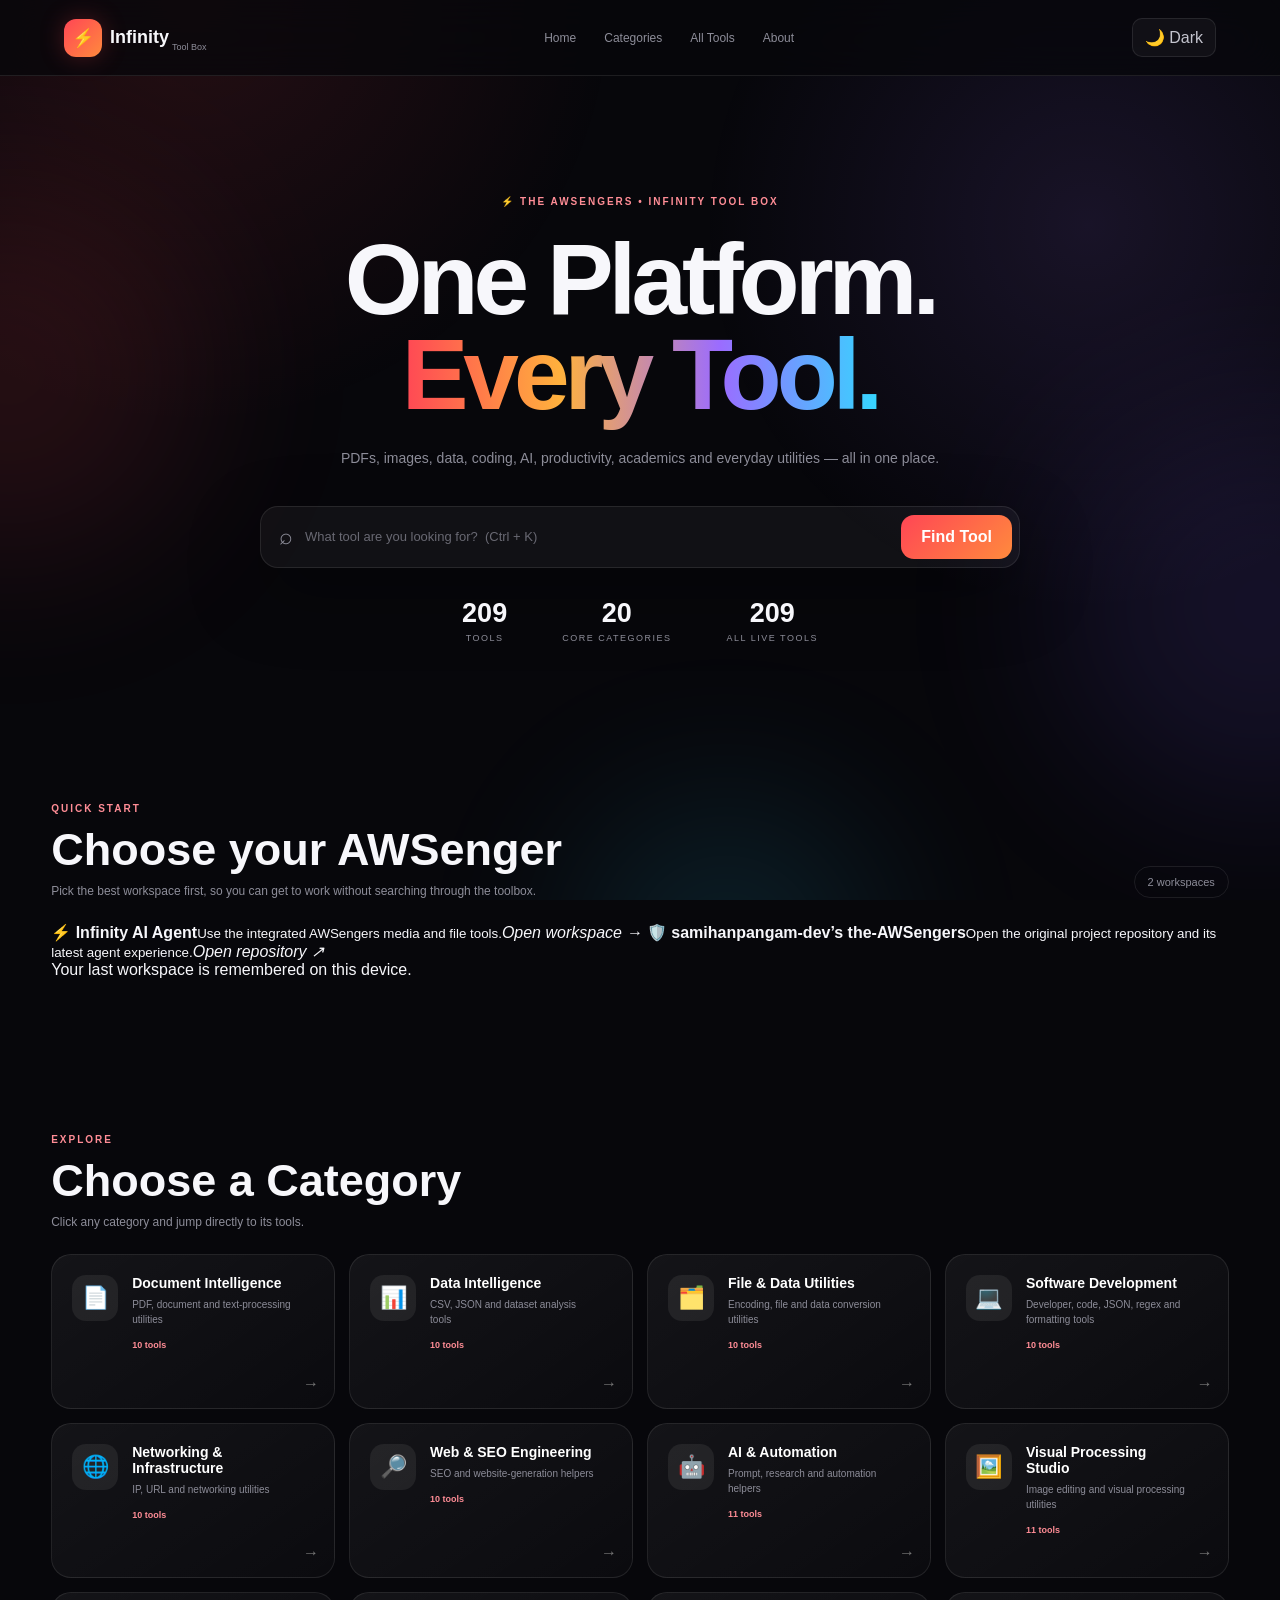
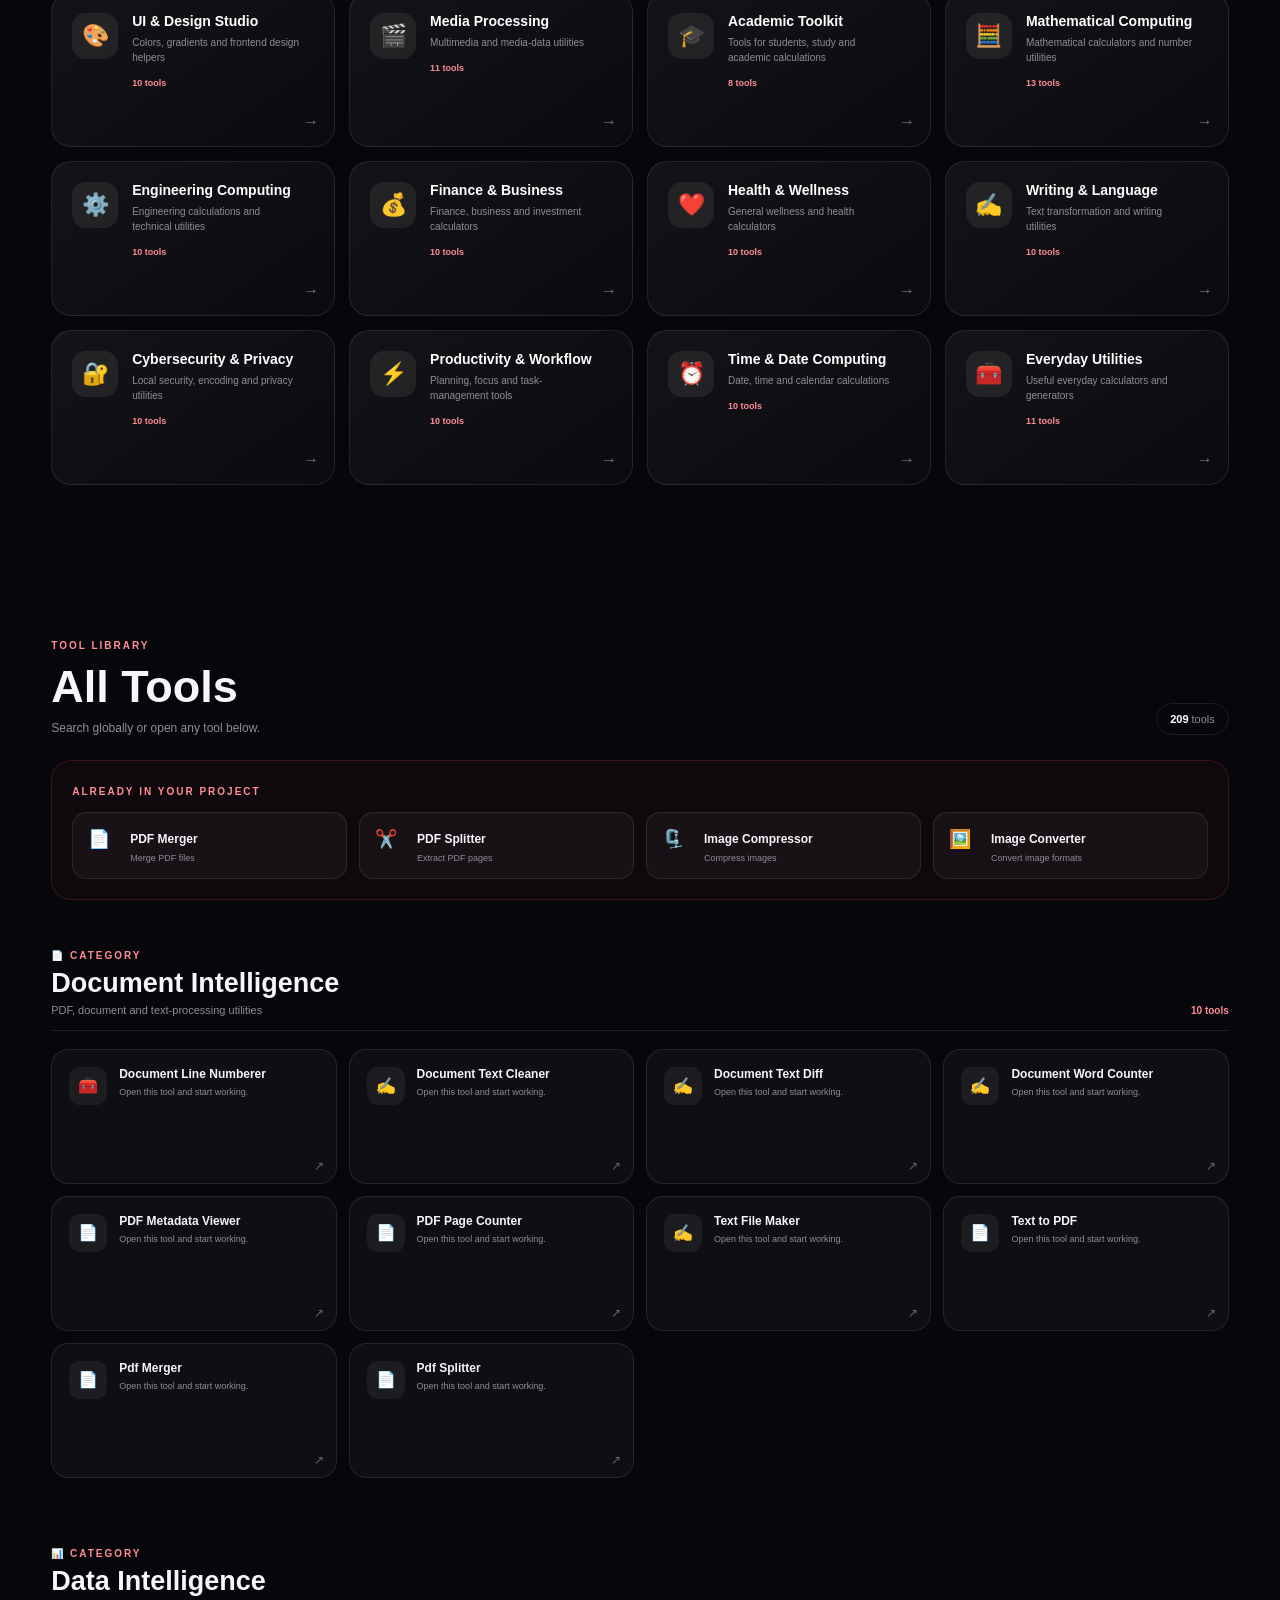
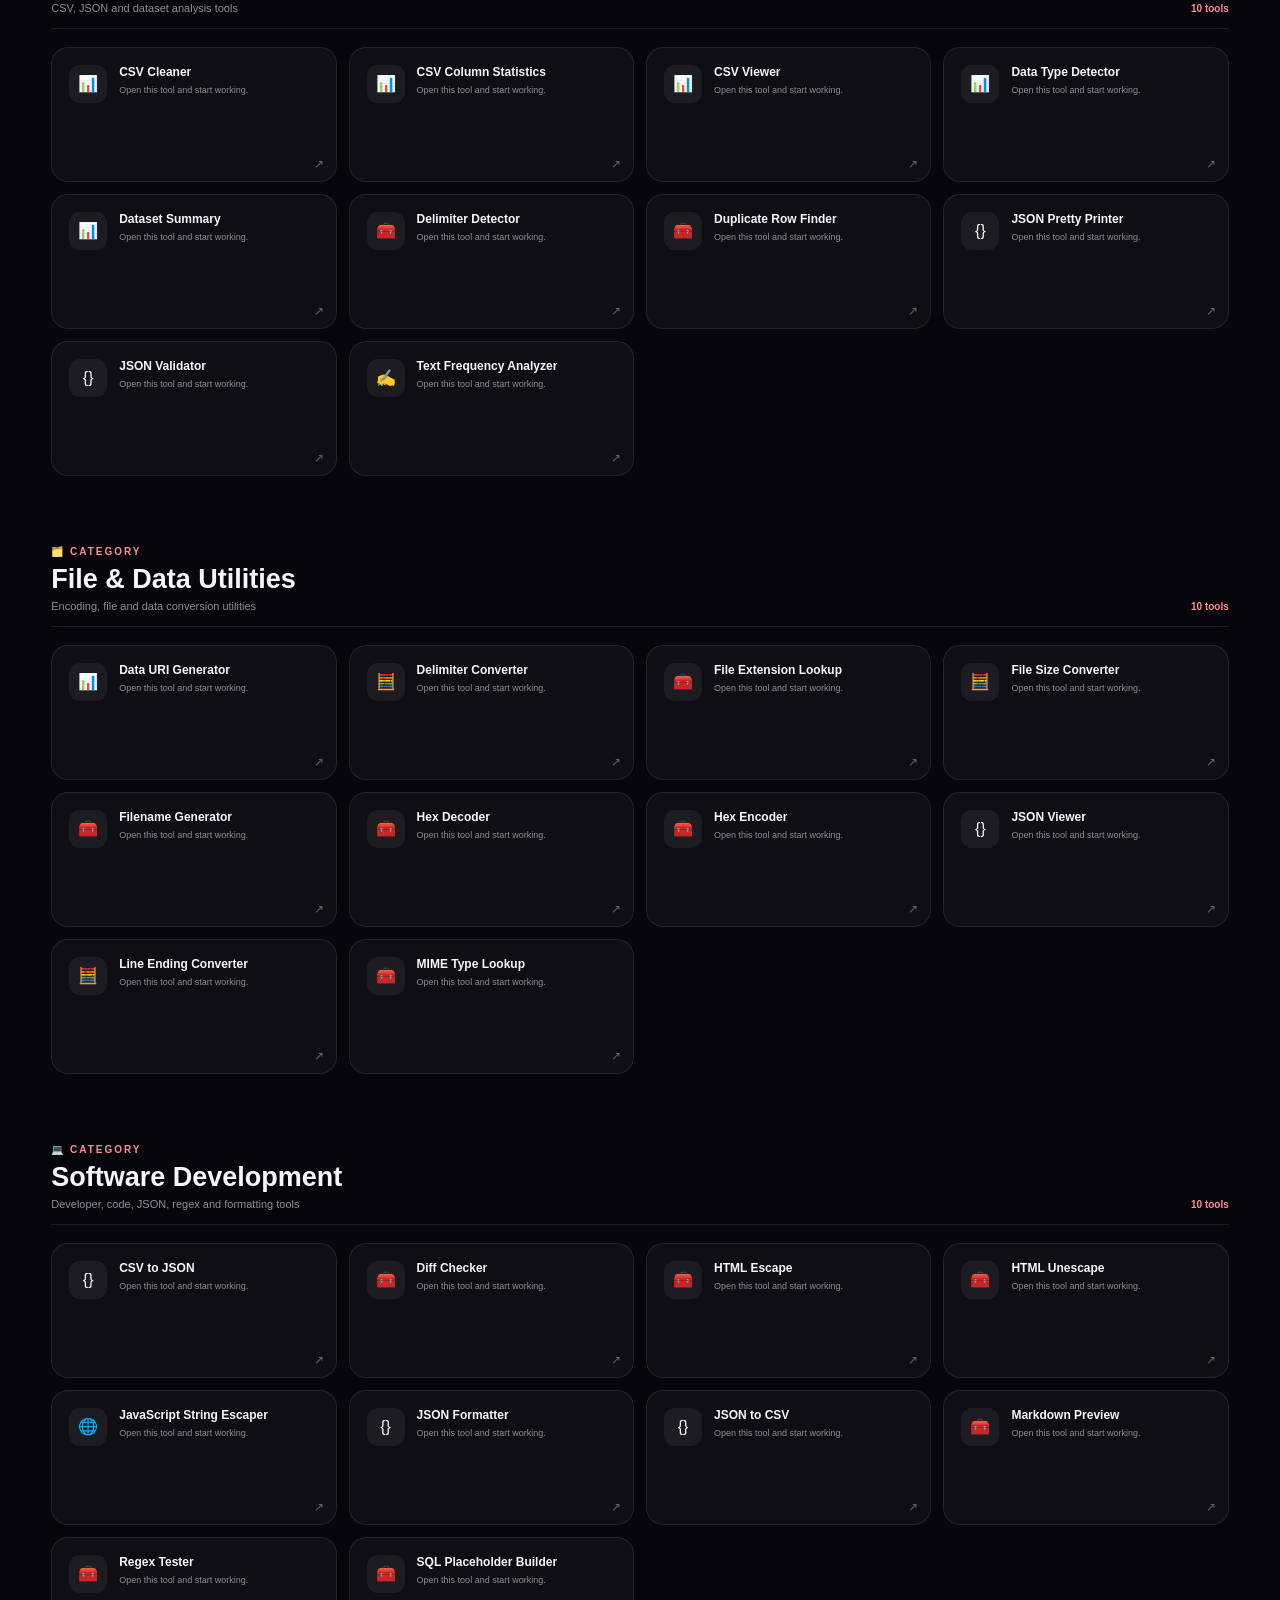
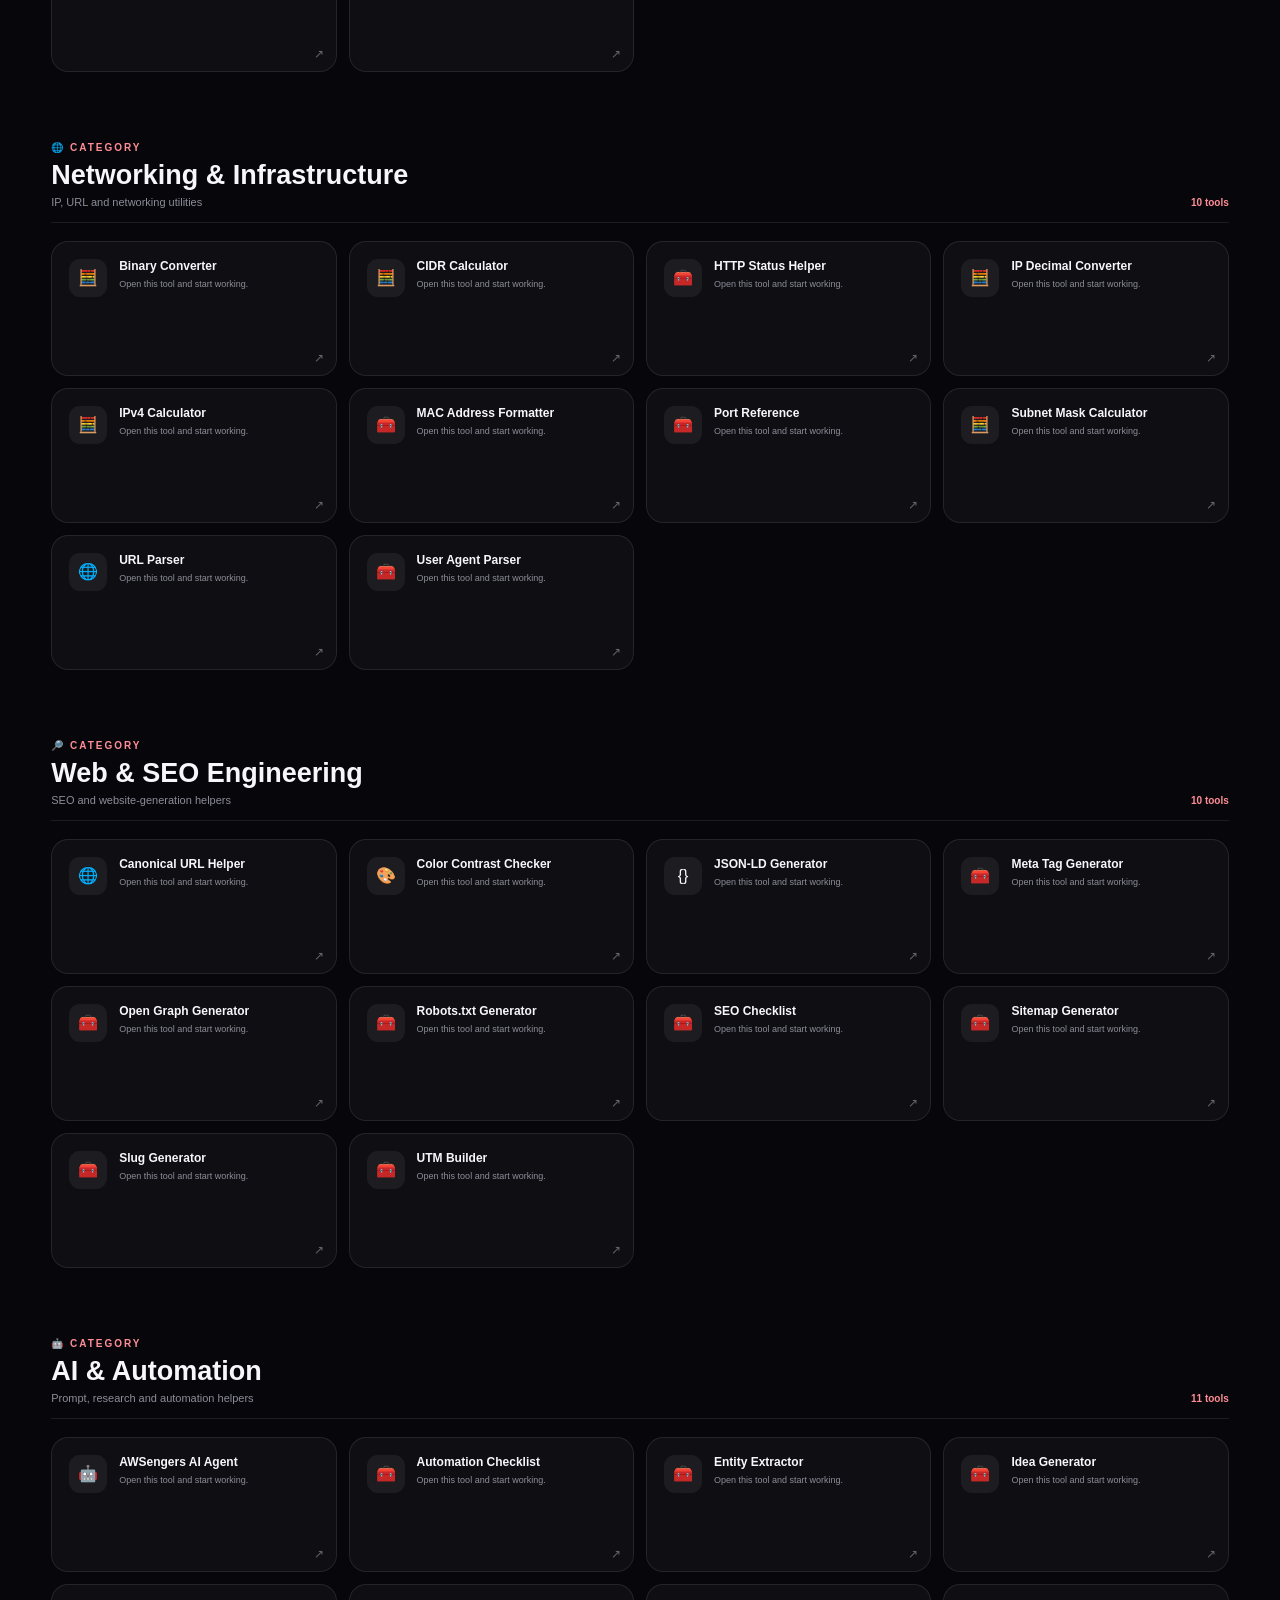
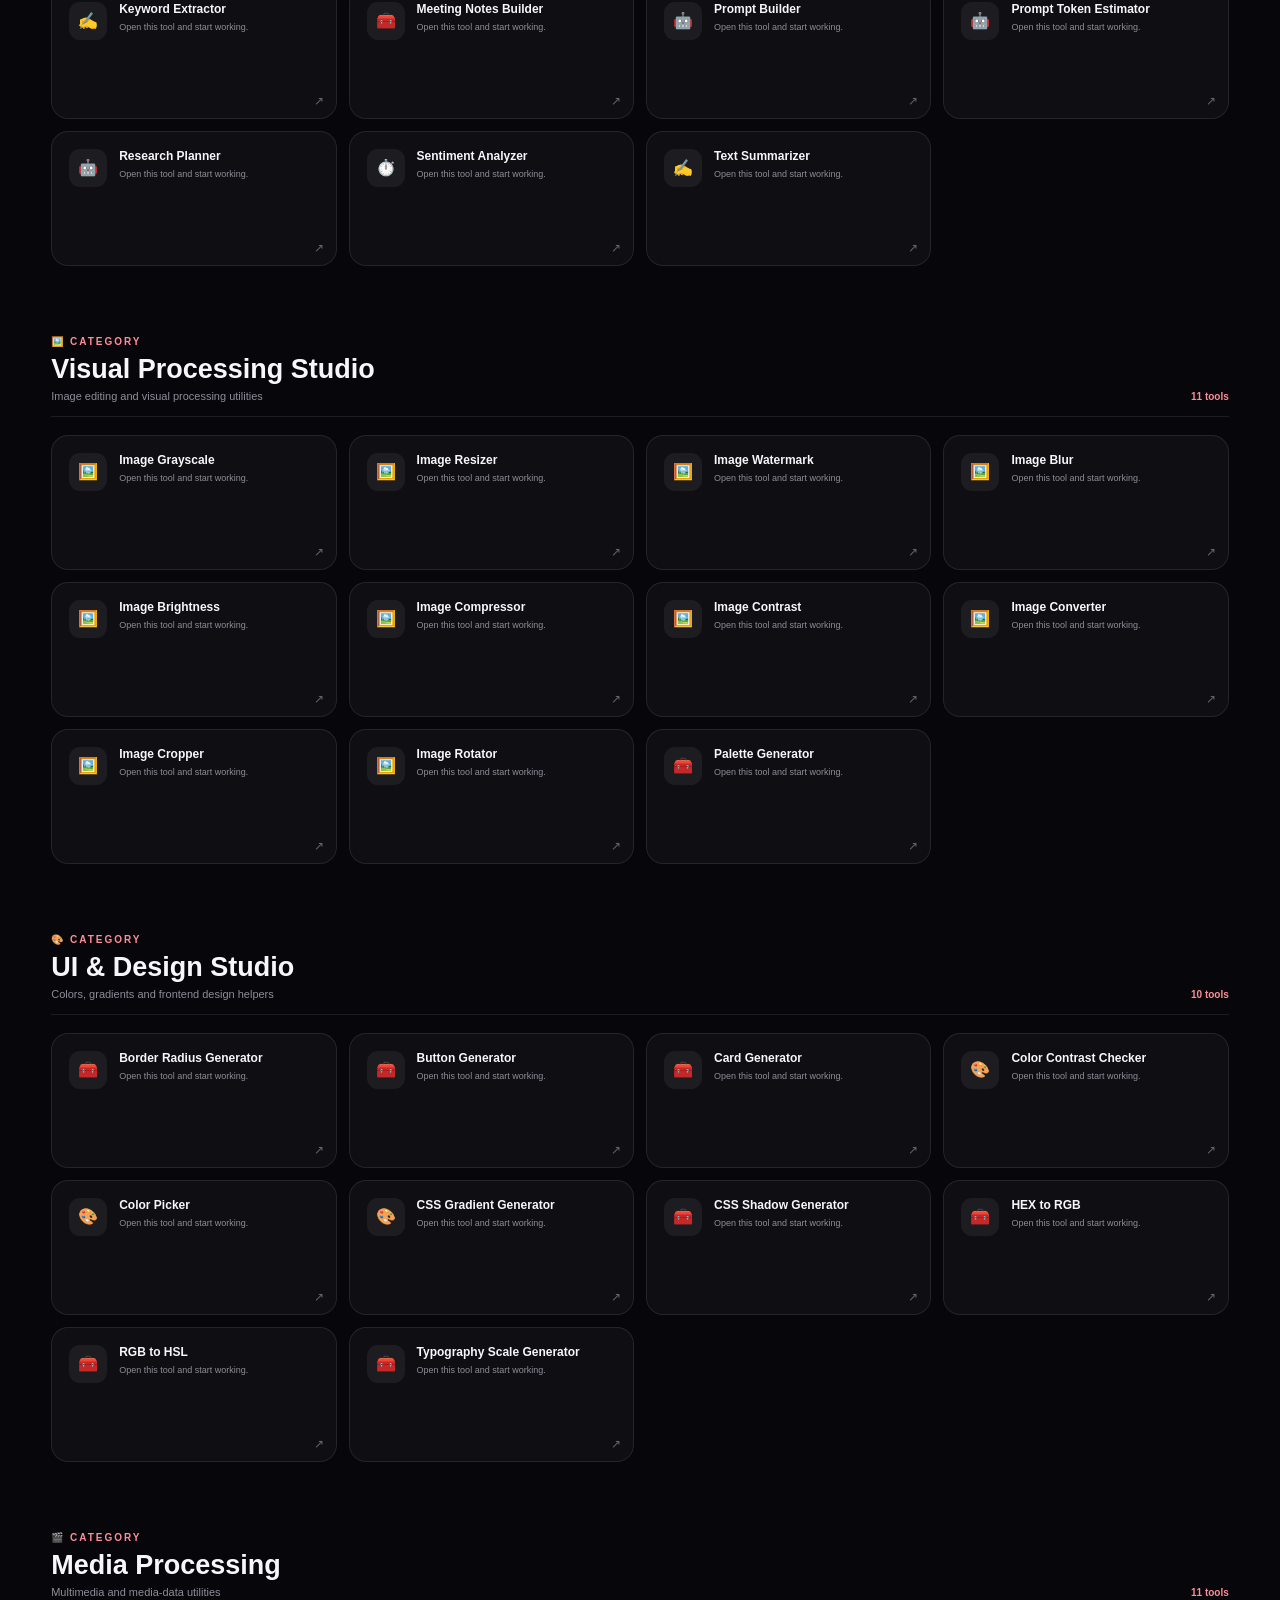
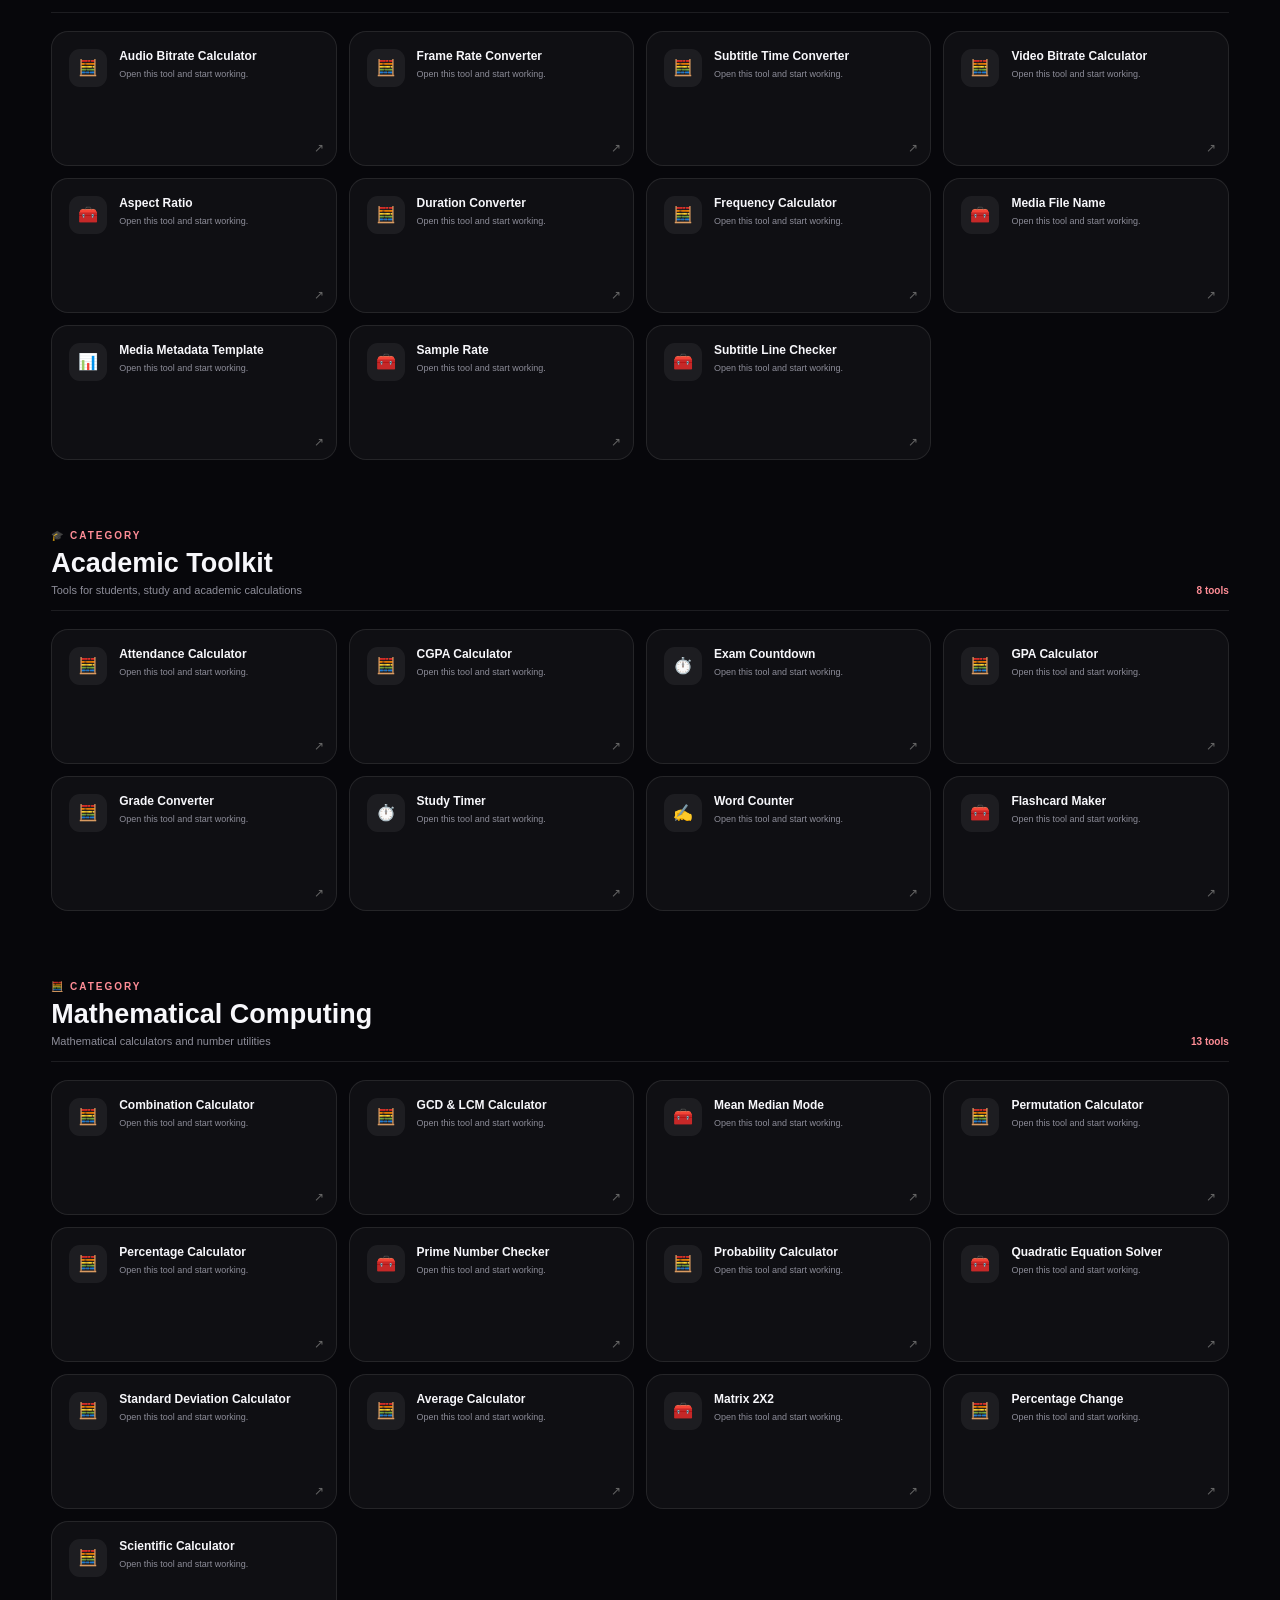
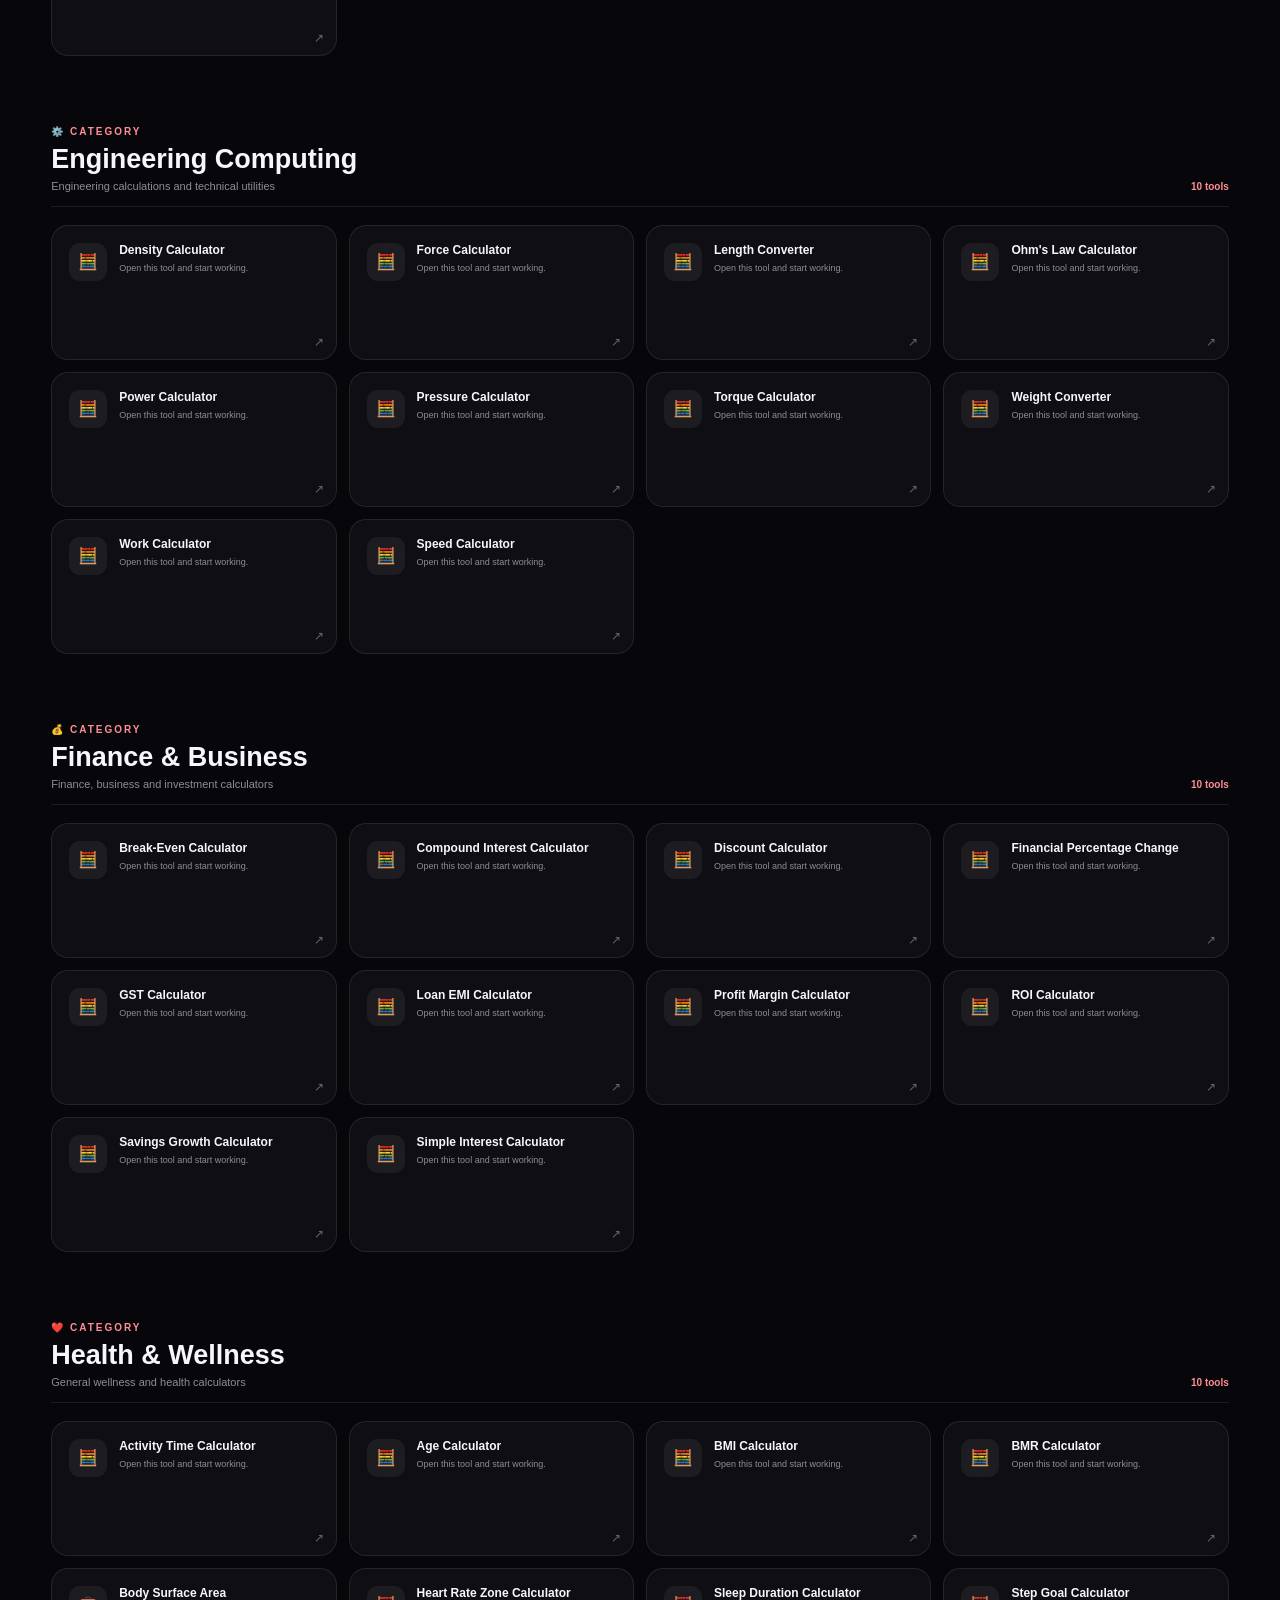
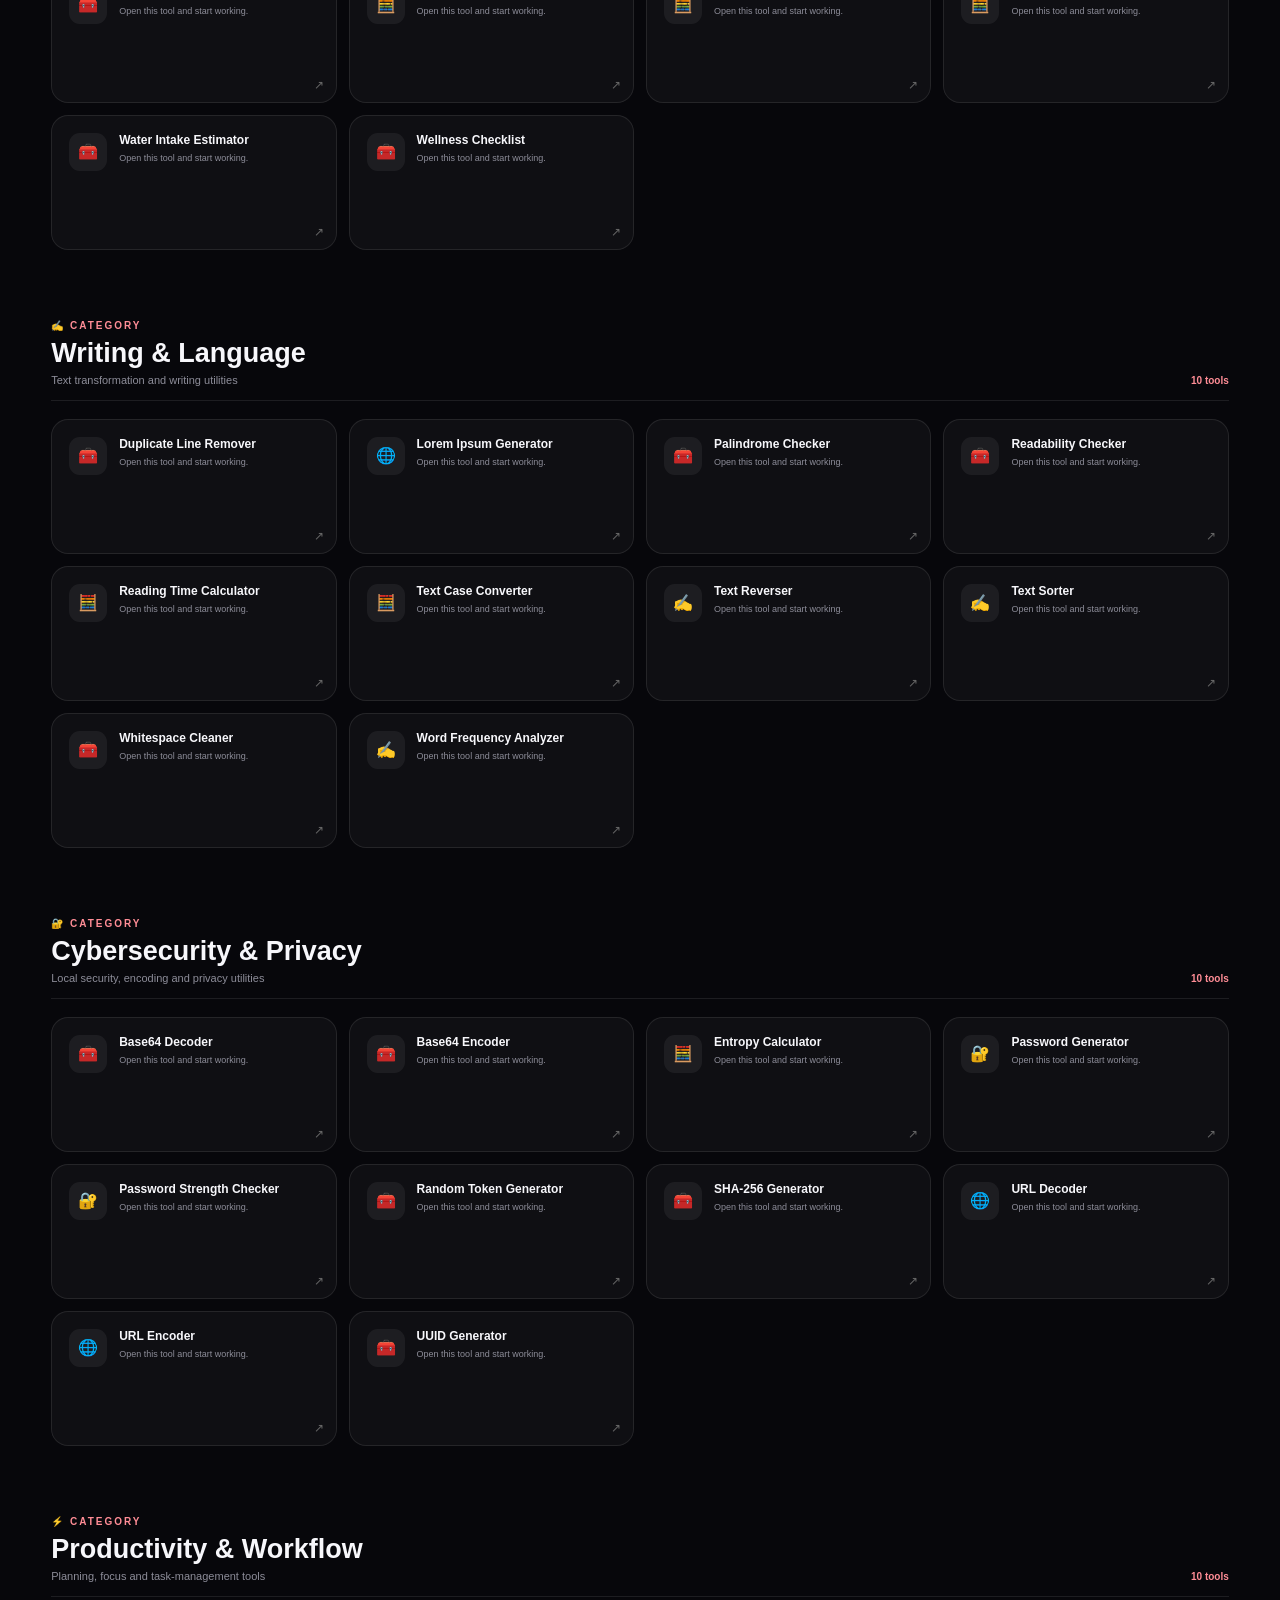
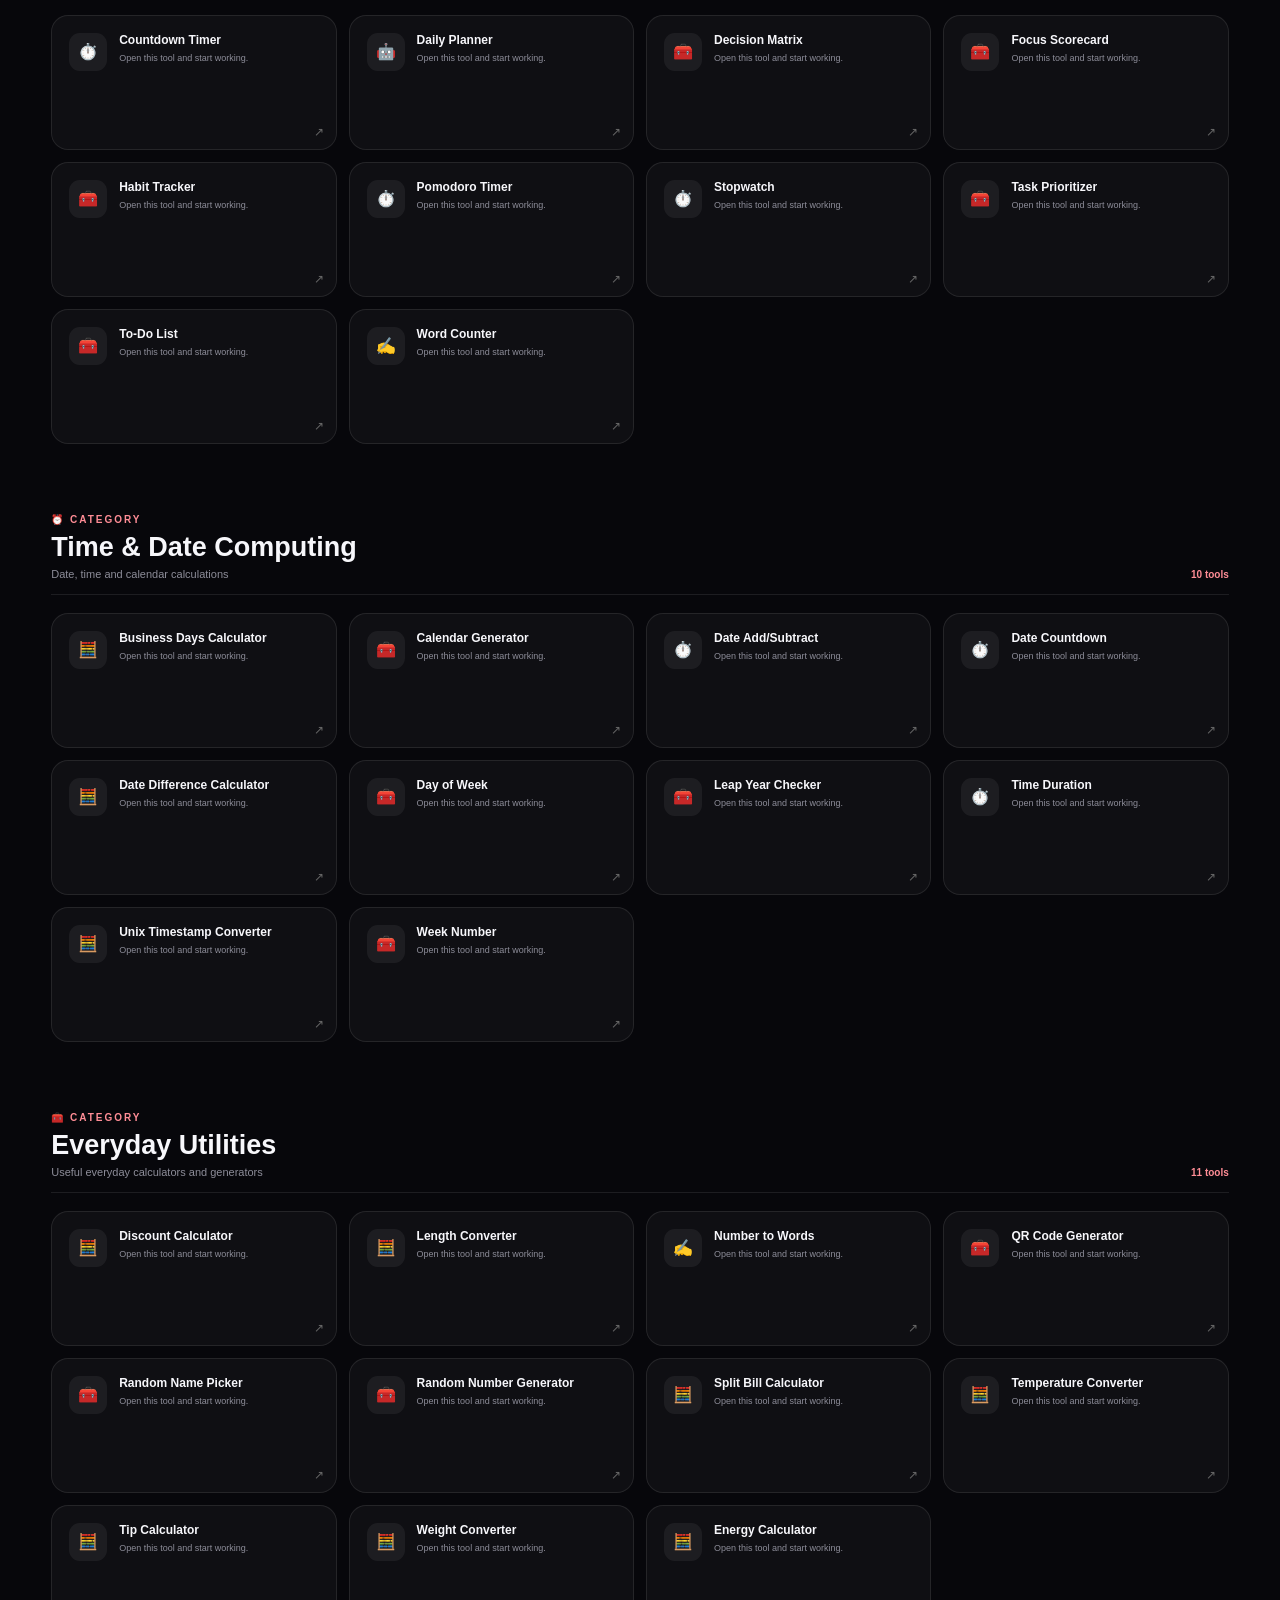
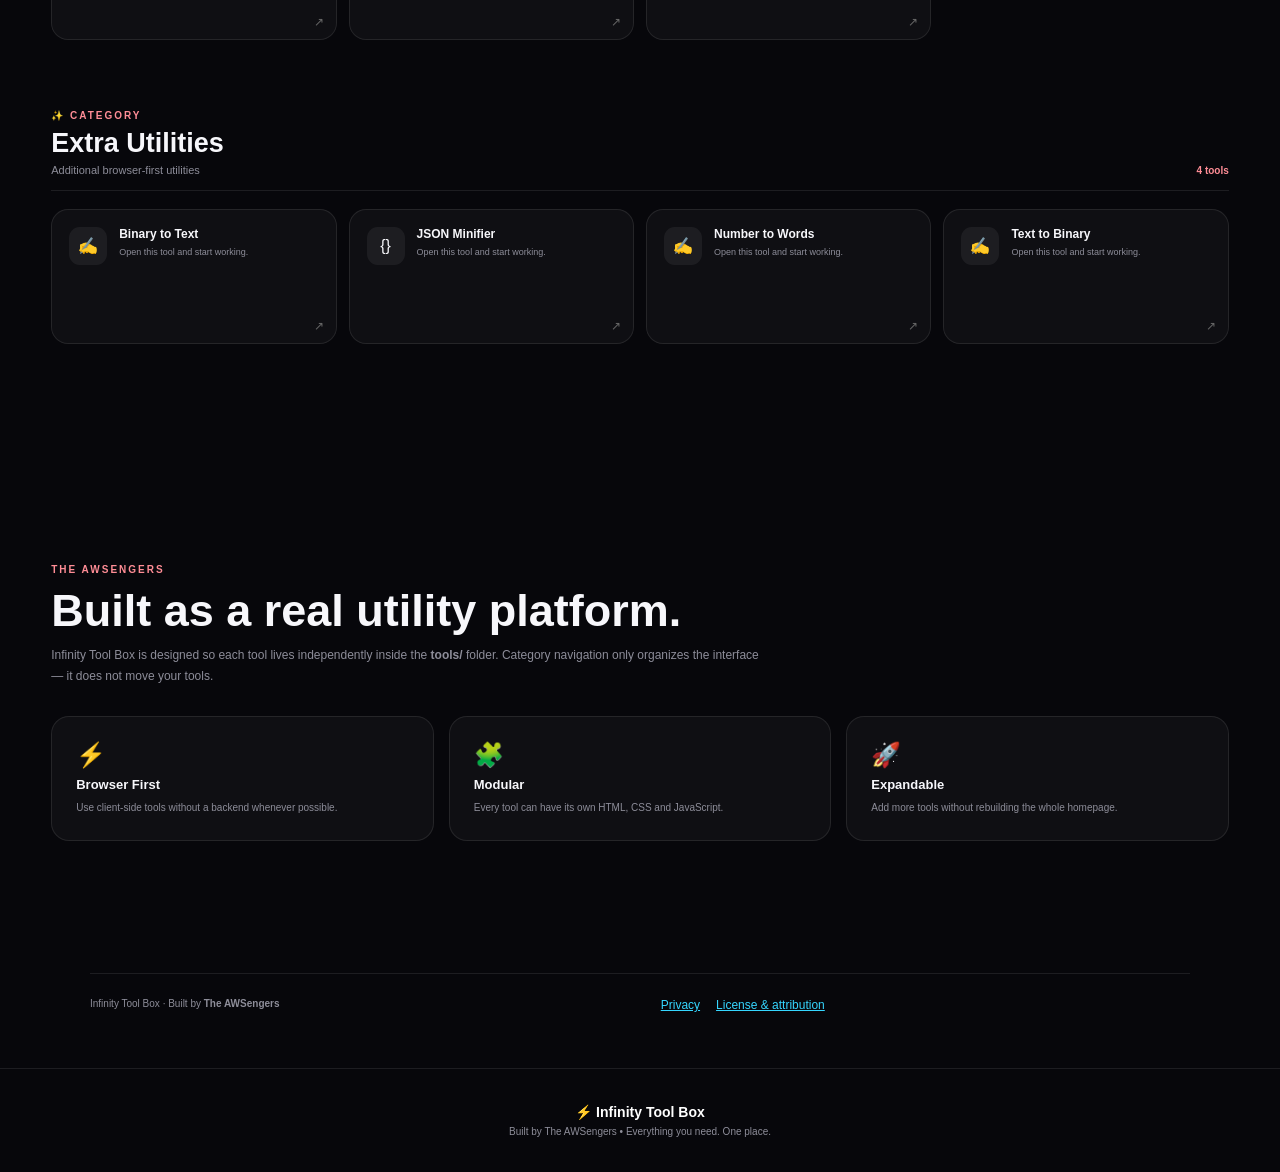
==== commit 5f15f5c0: "Add a smooth front-page AWSenger workspace chooser" ====
--- a/index.html
+++ b/index.html
@@ -1,603 +1,89 @@
 <!DOCTYPE html>
 <html lang="en">
-
 <head>
-
     <meta charset="UTF-8">
-
-    <meta
-        name="viewport"
-        content="width=device-width, initial-scale=1.0"
-    >
-
-    <title>
-        Infinity Tool Box — The AWSengers
-    </title>
-
-    <meta
-        name="description"
-        content="Infinity Tool Box — 209 powerful tools across multiple categories, built by The AWSengers."
-    >
-
-    <link
-        rel="stylesheet"
-        href="css/style.css"
-    >
-
+    <meta name="viewport" content="width=device-width, initial-scale=1.0">
+    <title>Infinity Tool Box — The AWSengers</title>
+    <meta name="description" content="Infinity Tool Box — 209 powerful tools across multiple categories, built by The AWSengers.">
+    <link rel="stylesheet" href="css/style.css">
+    <link rel="stylesheet" href="css/agent-selector.css">
 </head>
-
-
 <body>
-
-
-    <!-- =========================================
-         BACKGROUND EFFECTS
-    ========================================== -->
-
-    <div class="bg">
-
-        <i></i>
-        <i></i>
-        <i></i>
-
-    </div>
-
-
-
-    <!-- =========================================
-         NAVBAR
-    ========================================== -->
+    <div class="bg"><i></i><i></i><i></i></div>
 
     <header class="navbar">
-
-
-        <a
-            href="index.html"
-            class="logo"
-        >
-
-            <span>
-                ⚡
-            </span>
-
-            <b>
-                Infinity
-            </b>
-
-            <small>
-                Tool Box
-            </small>
-
-        </a>
-
-
-
+        <a href="index.html" class="logo"><span>⚡</span><b>Infinity</b><small>Tool Box</small></a>
         <a class="skip-link" href="#tools">Skip to tools</a>
-
         <nav id="navLinks" aria-label="Primary navigation">
-
-            <a
-                href="#home"
-                data-scroll="home"
-            >
-                Home
-            </a>
-
-            <a
-                href="#categories"
-                data-scroll="categories"
-            >
-                Categories
-            </a>
-
-            <a
-                href="#tools"
-                data-scroll="tools"
-            >
-                All Tools
-            </a>
-
-            <a
-                href="#about"
-                data-scroll="about"
-            >
-                About
-            </a>
-
+            <a href="#home" data-scroll="home">Home</a>
+            <a href="#categories" data-scroll="categories">Categories</a>
+            <a href="#tools" data-scroll="tools">All Tools</a>
+            <a href="#about" data-scroll="about">About</a>
         </nav>
-
-
-
         <div class="nav-actions">
-
-            <button
-                class="icon-btn"
-                id="themeToggle"
-                aria-label="Toggle color theme"
-                type="button"
-            >
-                🌙 Dark
-            </button>
-
-
-            <button
-                class="menu-btn"
-                id="menuToggle"
-                aria-label="Toggle navigation menu"
-                aria-expanded="false"
-                type="button"
-            >
-                ☰
-            </button>
-
+            <button class="icon-btn" id="themeToggle" aria-label="Toggle color theme" type="button">🌙 Dark</button>
+            <button class="menu-btn" id="menuToggle" aria-label="Toggle navigation menu" aria-expanded="false" type="button">☰</button>
         </div>
-
-
     </header>
 
-
-
-    <!-- =========================================
-         MAIN
-    ========================================== -->
-
     <main id="home">
-
-
-
-        <!-- =====================================
-             HERO
-        ====================================== -->
-
         <section class="hero">
-
-
-            <div class="hero-badge">
-
-                ⚡ THE AWSENGERS • INFINITY TOOL BOX
-
-            </div>
-
-
-
-            <h1>
-
-                One Platform.
-
-                <br>
-
-                <span>
-                    Every Tool.
-                </span>
-
-            </h1>
-
-
-
-            <p>
-
-                PDFs, images, data, coding, AI,
-                productivity, academics and everyday
-                utilities — all in one place.
-
-            </p>
-
-
-
-            <!-- SEARCH -->
-
-            <div class="hero-search">
-
-                <span>
-                    ⌕
-                </span>
-
-
-                <input
-                    id="toolSearch"
-                    aria-label="Search all tools"
-                    type="search"
-                    placeholder="What tool are you looking for?  (Ctrl + K)"
-                >
-
-
-                <button
-                    type="button"
-                    data-scroll="tools"
-                >
-                    Find Tool
-                </button>
-
-            </div>
-
-
-
-            <!-- STATS -->
-
-            <div class="stats">
-
-                <div>
-
-                    <b>
-                        209
-                    </b>
-
-                    <span>
-                        TOOLS
-                    </span>
-
-                </div>
-
-
-                <div>
-
-                    <b>
-                        20
-                    </b>
-
-                    <span>
-                        CORE CATEGORIES
-                    </span>
-
-                </div>
-
-
-                <div>
-
-                    <b>
-                        209
-                    </b>
-
-                    <span>
-                        ALL LIVE TOOLS
-                    </span>
-
-                </div>
-
-            </div>
-
-
+            <div class="hero-badge">⚡ THE AWSENGERS • INFINITY TOOL BOX</div>
+            <h1>One Platform.<br><span>Every Tool.</span></h1>
+            <p>PDFs, images, data, coding, AI, productivity, academics and everyday utilities — all in one place.</p>
+            <div class="hero-search"><span>⌕</span><input id="toolSearch" aria-label="Search all tools" type="search" placeholder="What tool are you looking for?  (Ctrl + K)"><button type="button" data-scroll="tools">Find Tool</button></div>
+            <div class="stats"><div><b>209</b><span>TOOLS</span></div><div><b>20</b><span>CORE CATEGORIES</span></div><div><b>209</b><span>ALL LIVE TOOLS</span></div></div>
         </section>
 
-
-
-        <!-- =====================================
-             CATEGORY SECTION
-        ====================================== -->
-
-        <section
-            class="section"
-            id="categories"
-        >
-
-
+        <section class="agent-picker section" id="agents" aria-labelledby="agent-picker-title">
             <div class="section-top">
-
                 <div>
-
-                    <span class="eyebrow">
-                        EXPLORE
-                    </span>
-
-
-                    <h2>
-                        Choose a Category
-                    </h2>
-
-
-                    <p>
-                        Click any category and jump
-                        directly to its tools.
-                    </p>
-
+                    <span class="eyebrow">QUICK START</span>
+                    <h2 id="agent-picker-title">Choose your AWSenger</h2>
+                    <p>Pick the best workspace first, so you can get to work without searching through the toolbox.</p>
                 </div>
-
+                <span class="result-pill">2 workspaces</span>
             </div>
-
-
-
-            <!-- JavaScript creates category cards -->
-
-            <div
-                id="categoryGrid"
-                class="category-grid"
-            >
+            <div class="agent-grid">
+                <a class="agent-card agent-card-primary" href="tools/awsengers-agent/index.html" data-agent="infinity-agent">
+                    <span class="agent-card-icon">⚡</span>
+                    <span class="agent-card-copy"><strong>Infinity AI Agent</strong><small>Use the integrated AWSengers media and file tools.</small><em>Open workspace <span aria-hidden="true">→</span></em></span>
+                </a>
+                <a class="agent-card" href="https://github.com/samihanpangam-dev/the-AWSengers" target="_blank" rel="noopener noreferrer" data-agent="samihanpangam-agent">
+                    <span class="agent-card-icon">🛡️</span>
+                    <span class="agent-card-copy"><strong>samihanpangam-dev’s the-AWSengers</strong><small>Open the original project repository and its latest agent experience.</small><em>Open repository <span aria-hidden="true">↗</span></em></span>
+                </a>
             </div>
-
-
+            <p class="agent-picker-note" id="agentPickerNote" role="status" aria-live="polite">Your last workspace is remembered on this device.</p>
         </section>
 
-
-
-        <!-- =====================================
-             ALL TOOLS
-        ====================================== -->
-
-        <section
-            class="section"
-            id="tools"
-        >
-
-
-            <div class="section-top">
-
-                <div>
-
-                    <span class="eyebrow">
-                        TOOL LIBRARY
-                    </span>
-
-
-                    <h2>
-                        All Tools
-                    </h2>
-
-
-                    <p>
-                        Search globally or open any
-                        tool below.
-                    </p>
-
-                </div>
-
-
-
-                <span class="result-pill">
-
-                    <b id="resultCount">
-                        209
-                    </b>
-
-                    tools
-
-                </span>
-
-            </div>
-
-
-
-            <!-- =================================
-                 EXISTING TOOLS
-            ================================== -->
-
-            <div class="existing">
-
-
-                <span class="eyebrow">
-                    ALREADY IN YOUR PROJECT
-                </span>
-
-
-
-                <div class="existing-grid">
-
-
-                    <a
-                        href="tools/pdf-merger/index.html"
-                    >
-
-                        <span>
-                            📄
-                        </span>
-
-                        <b>
-                            PDF Merger
-                        </b>
-
-                        <small>
-                            Merge PDF files
-                        </small>
-
-                    </a>
-
-
-
-                    <a
-                        href="tools/pdf-splitter/index.html"
-                    >
-
-                        <span>
-                            ✂️
-                        </span>
-
-                        <b>
-                            PDF Splitter
-                        </b>
-
-                        <small>
-                            Extract PDF pages
-                        </small>
-
-                    </a>
-
-
-
-                    <a
-                        href="tools/image-compressor/index.html"
-                    >
-
-                        <span>
-                            🗜️
-                        </span>
-
-                        <b>
-                            Image Compressor
-                        </b>
-
-                        <small>
-                            Compress images
-                        </small>
-
-                    </a>
-
-
-
-                    <a
-                        href="tools/image-converter/index.html"
-                    >
-
-                        <span>
-                            🖼️
-                        </span>
-
-                        <b>
-                            Image Converter
-                        </b>
-
-                        <small>
-                            Convert image formats
-                        </small>
-
-                    </a>
-
-
-                </div>
-
-
-            </div>
-
-
-
-            <!-- =================================
-                 209 TOOL CATALOG
-            ================================== -->
-
-            <div id="catalog">
-            </div>
-
-
+        <section class="section" id="categories">
+            <div class="section-top"><div><span class="eyebrow">EXPLORE</span><h2>Choose a Category</h2><p>Click any category and jump directly to its tools.</p></div></div>
+            <div id="categoryGrid" class="category-grid"></div>
         </section>
 
-
-
-        <!-- =====================================
-             ABOUT
-        ====================================== -->
-
-        <section
-            class="about section"
-            id="about"
-        >
-
-
-            <span class="eyebrow">
-                THE AWSENGERS
-            </span>
-
-
-            <h2>
-                Built as a real utility platform.
-            </h2>
-
-
-            <p>
-
-                Infinity Tool Box is designed so each
-                tool lives independently inside the
-                <b>tools/</b> folder.
-
-                Category navigation only organizes
-                the interface — it does not move
-                your tools.
-
-            </p>
-
-
-
-            <div class="about-grid">
-
-
-                <div>
-
-                    ⚡
-
-                    <b>
-                        Browser First
-                    </b>
-
-                    <small>
-                        Use client-side tools without
-                        a backend whenever possible.
-                    </small>
-
-                </div>
-
-
-
-                <div>
-
-                    🧩
-
-                    <b>
-                        Modular
-                    </b>
-
-                    <small>
-                        Every tool can have its own
-                        HTML, CSS and JavaScript.
-                    </small>
-
-                </div>
-
-
-
-                <div>
-
-                    🚀
-
-                    <b>
-                        Expandable
-                    </b>
-
-                    <small>
-                        Add more tools without
-                        rebuilding the whole homepage.
-                    </small>
-
-                </div>
-
-
-            </div>
-
-
+        <section class="section" id="tools">
+            <div class="section-top"><div><span class="eyebrow">TOOL LIBRARY</span><h2>All Tools</h2><p>Search globally or open any tool below.</p></div><span class="result-pill"><b id="resultCount">209</b> tools</span></div>
+            <div class="existing"><span class="eyebrow">ALREADY IN YOUR PROJECT</span><div class="existing-grid">
+                <a href="tools/pdf-merger/index.html"><span>📄</span><b>PDF Merger</b><small>Merge PDF files</small></a>
+                <a href="tools/pdf-splitter/index.html"><span>✂️</span><b>PDF Splitter</b><small>Extract PDF pages</small></a>
+                <a href="tools/image-compressor/index.html"><span>🗜️</span><b>Image Compressor</b><small>Compress images</small></a>
+                <a href="tools/image-converter/index.html"><span>🖼️</span><b>Image Converter</b><small>Convert image formats</small></a>
+            </div></div>
+            <div id="catalog"></div>
         </section>
 
+        <section class="about section" id="about">
+            <span class="eyebrow">THE AWSENGERS</span><h2>Built as a real utility platform.</h2>
+            <p>Infinity Tool Box is designed so each tool lives independently inside the <b>tools/</b> folder. Category navigation only organizes the interface — it does not move your tools.</p>
+            <div class="about-grid"><div>⚡ <b>Browser First</b><small>Use client-side tools without a backend whenever possible.</small></div><div>🧩 <b>Modular</b><small>Every tool can have its own HTML, CSS and JavaScript.</small></div><div>🚀 <b>Expandable</b><small>Add more tools without rebuilding the whole homepage.</small></div></div>
+        </section>
     </main>
 
-    <footer class="site-footer">
-        <span>Infinity Tool Box · Built by <strong>The AWSengers</strong></span>
-        <nav aria-label="Legal"><a href="privacy.html">Privacy</a><a href="license.html">License & attribution</a></nav>
-    </footer>
-
-
-
-    <!-- =========================================
-         FOOTER
-    ========================================== -->
-
-    <footer>
-
-        <b>
-            ⚡ Infinity Tool Box
-        </b>
-
-        <span>
-            Built by The AWSengers •
-            Everything you need. One place.
-        </span>
-
-    </footer>
-
-
-
-    <!-- =========================================
-         JAVASCRIPT
-    ========================================== -->
-
+    <footer class="site-footer"><span>Infinity Tool Box · Built by <strong>The AWSengers</strong></span><nav aria-label="Legal"><a href="privacy.html">Privacy</a><a href="license.html">License &amp; attribution</a></nav></footer>
+    <footer><b>⚡ Infinity Tool Box</b><span>Built by The AWSengers • Everything you need. One place.</span></footer>
     <script src="js/catalogue.js"></script>
     <script src="js/script.js"></script>
-
-
+    <script src="js/agent-selector.js"></script>
 </body>
-
 </html>
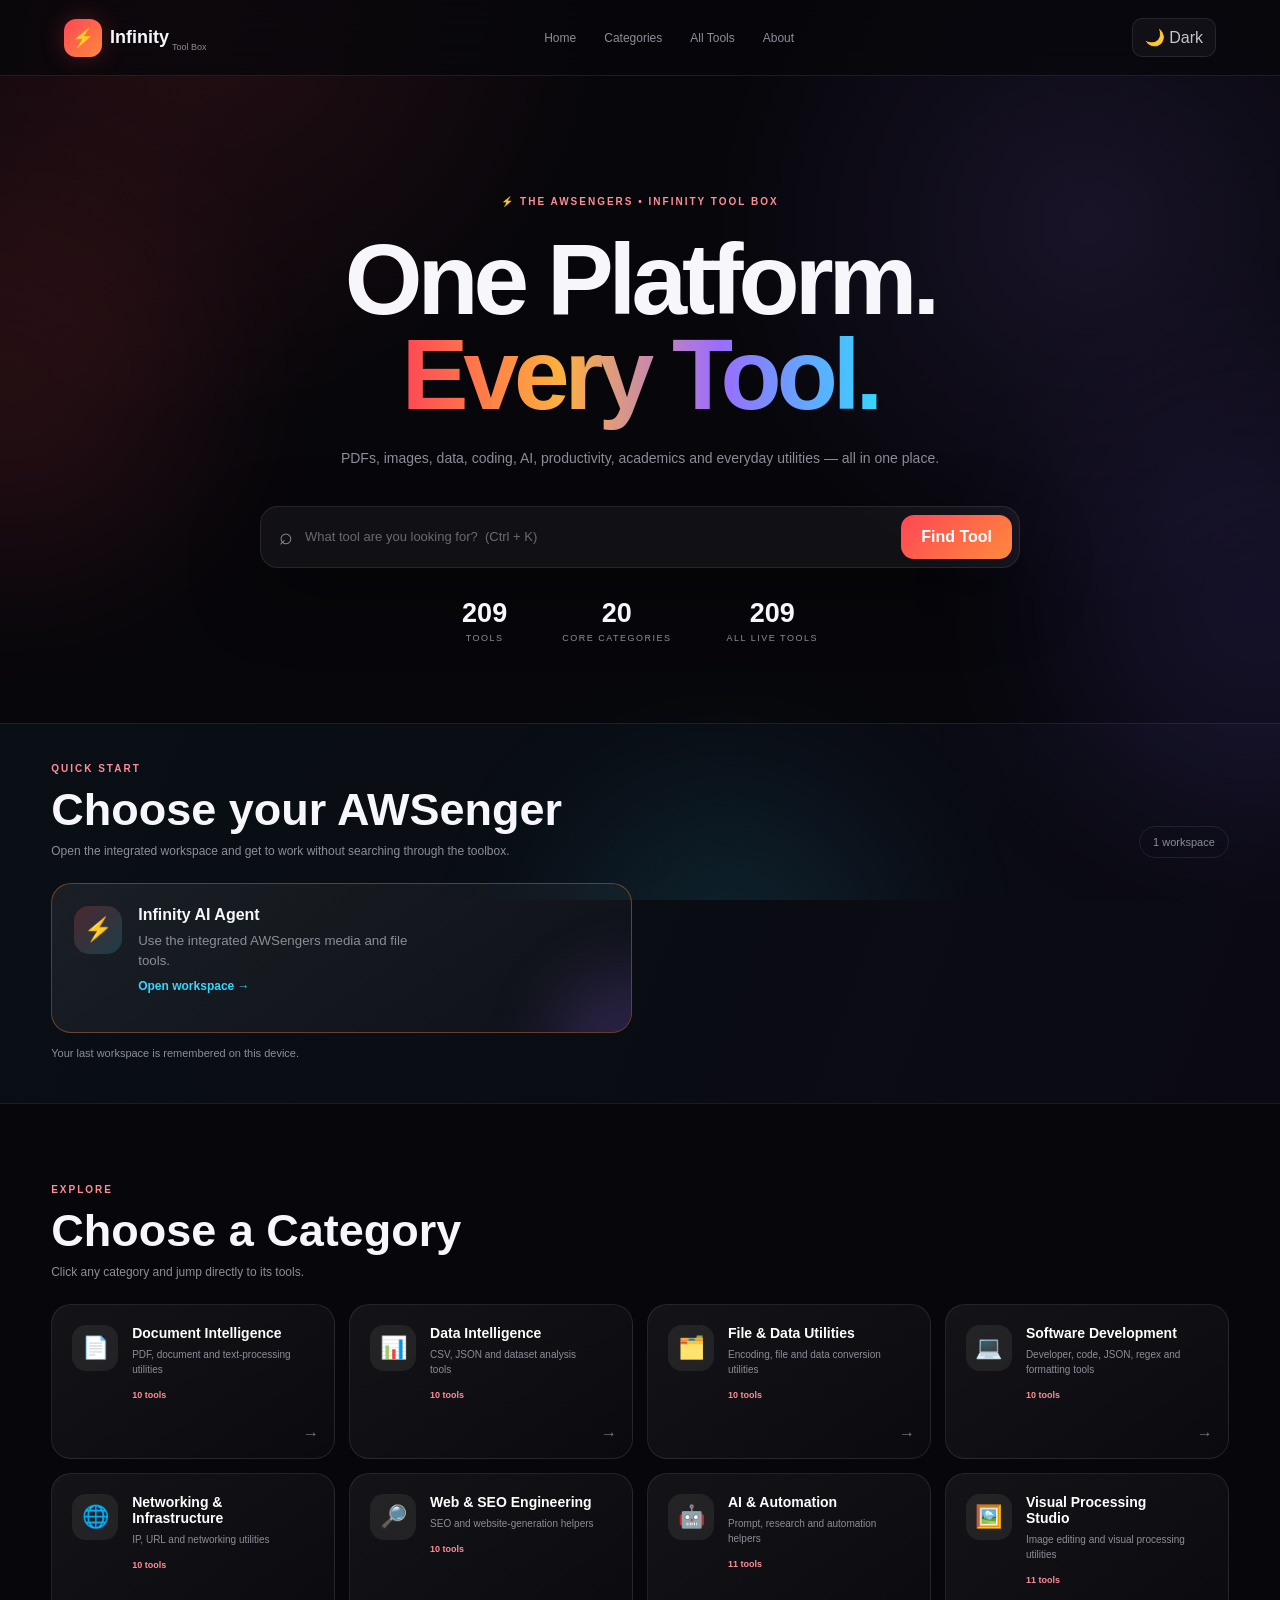
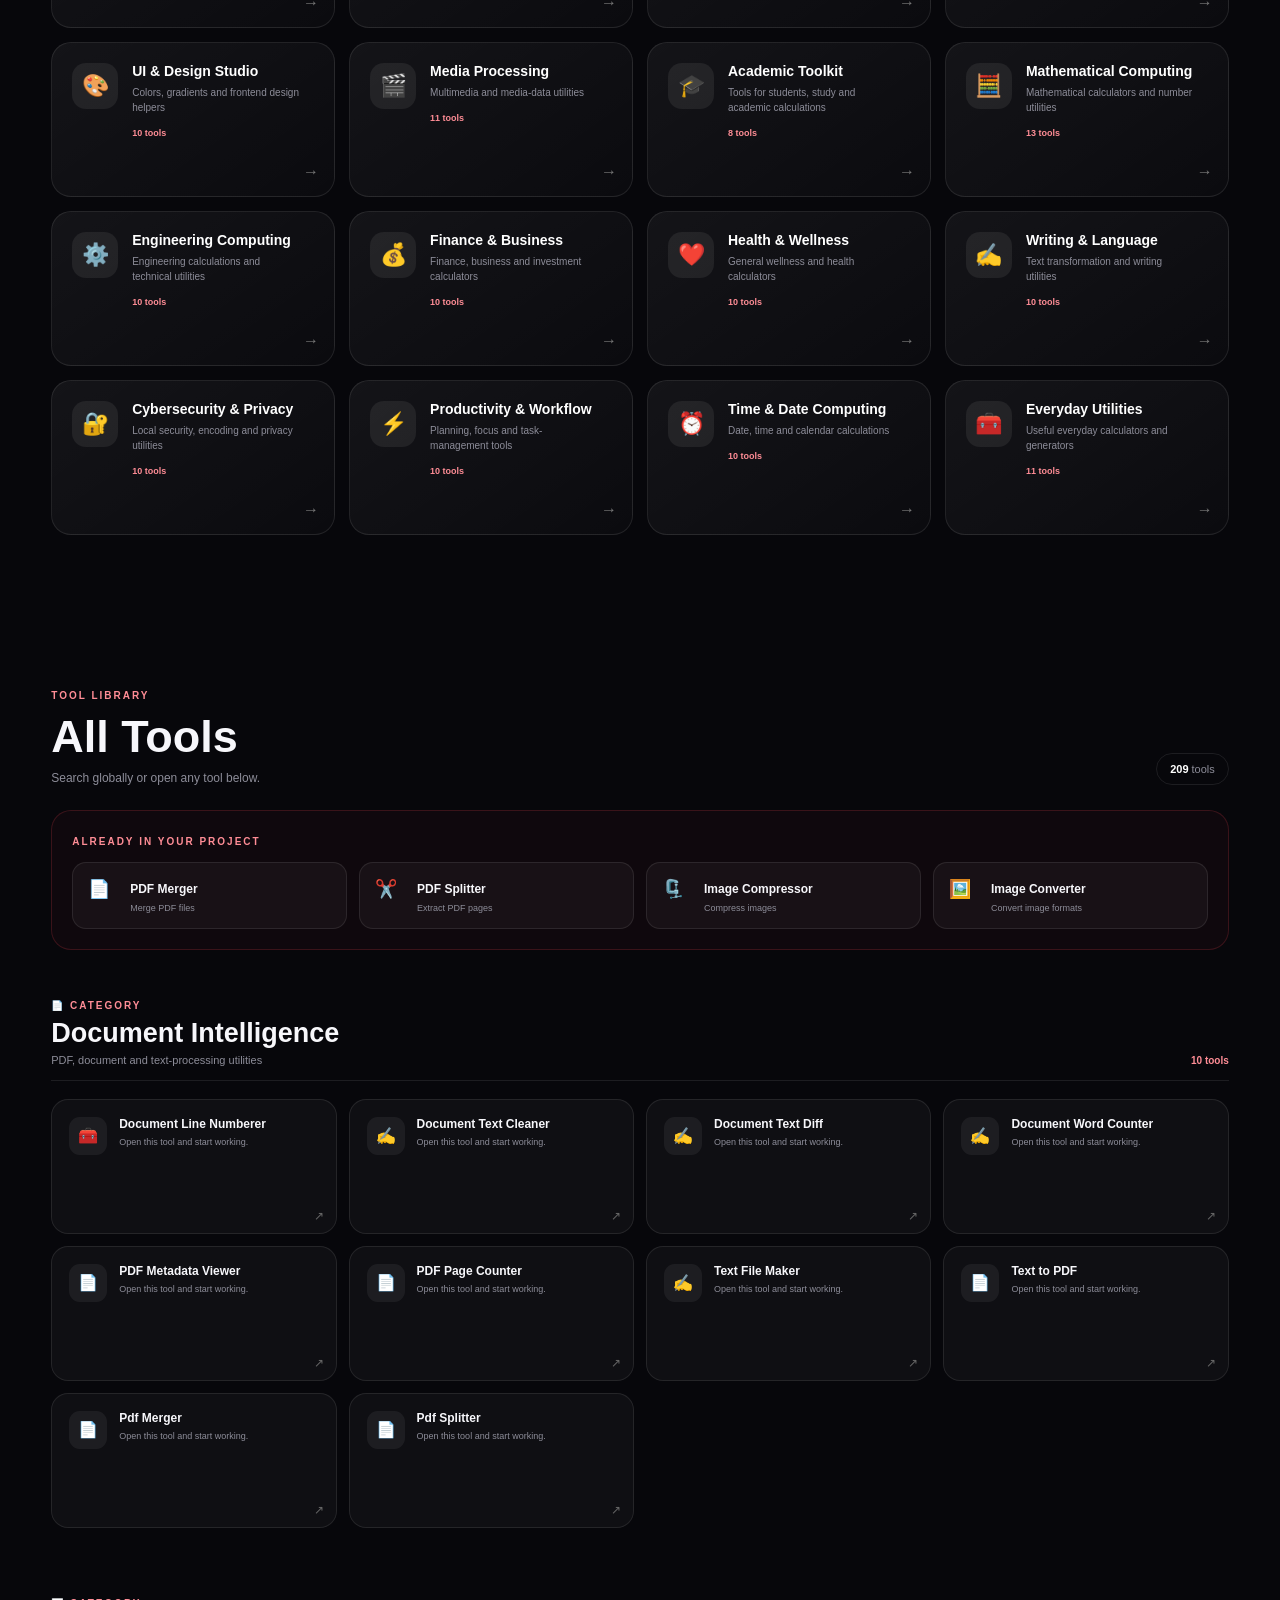
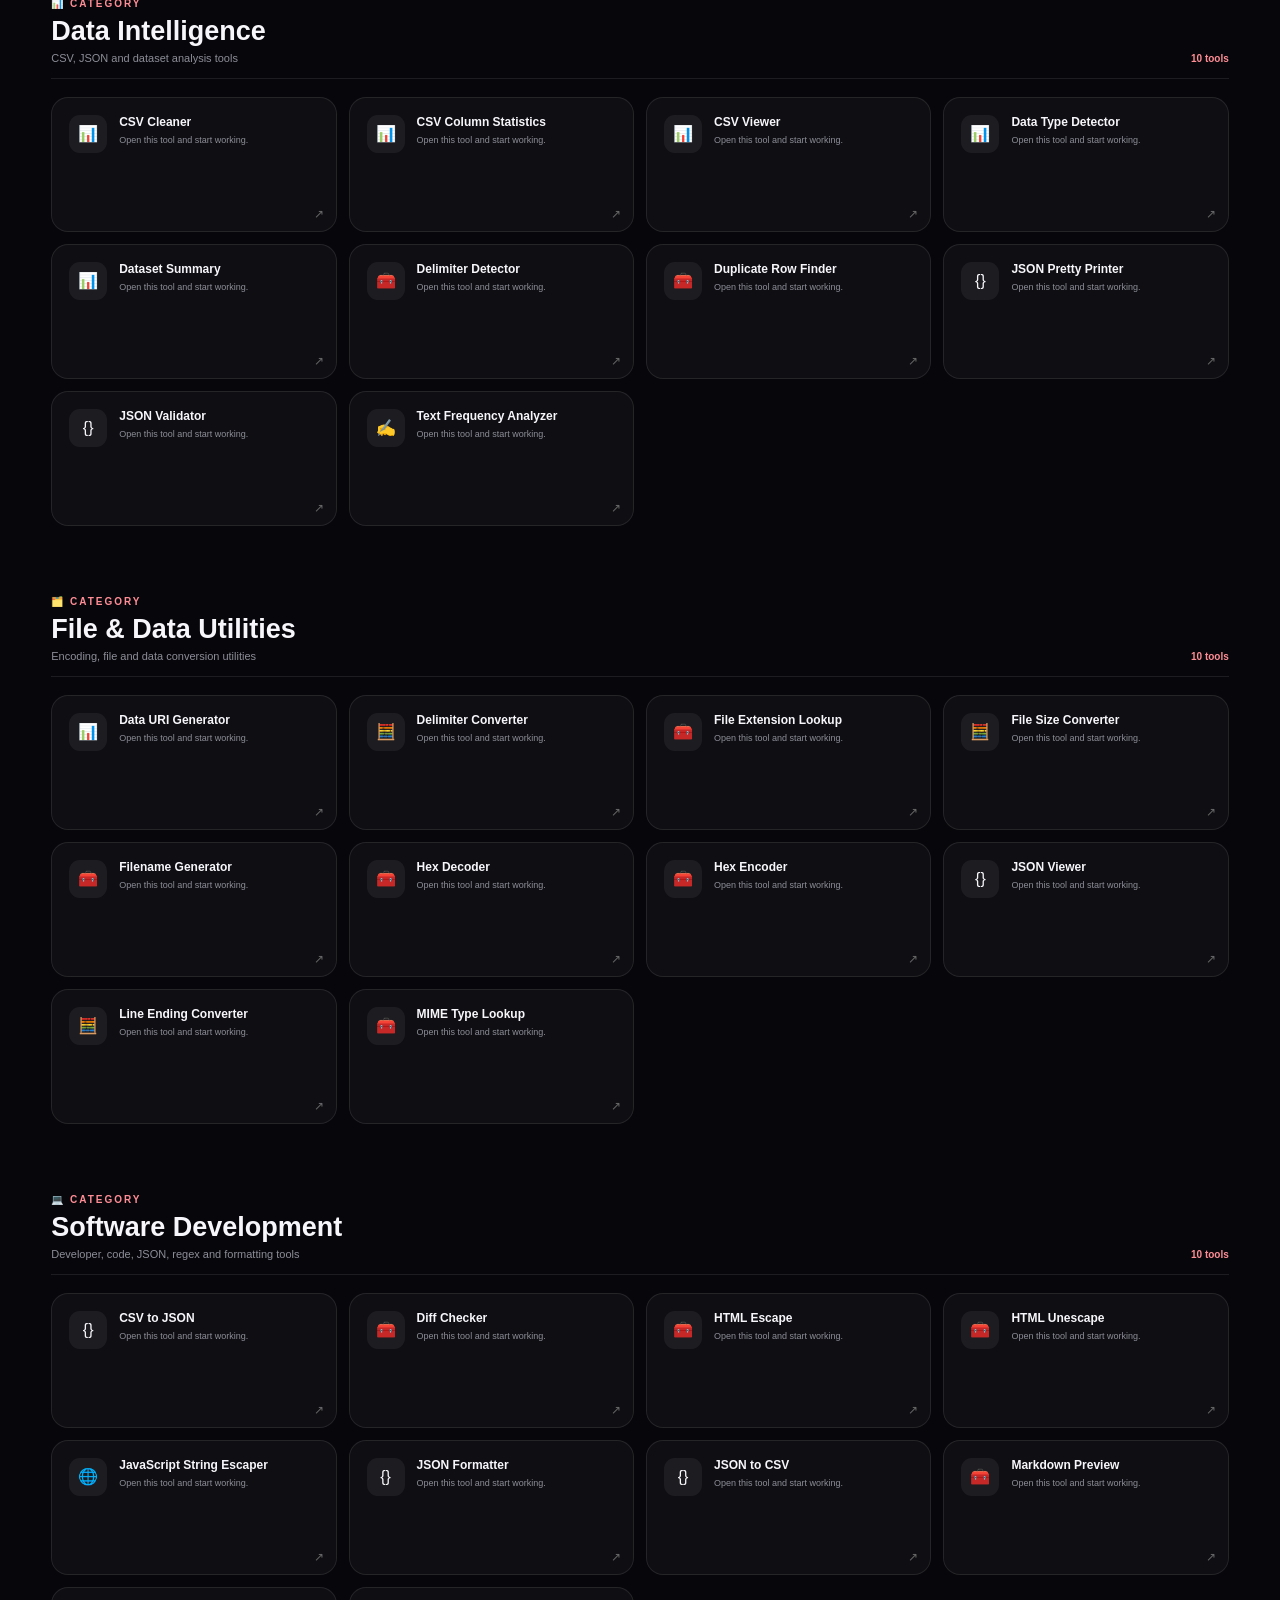
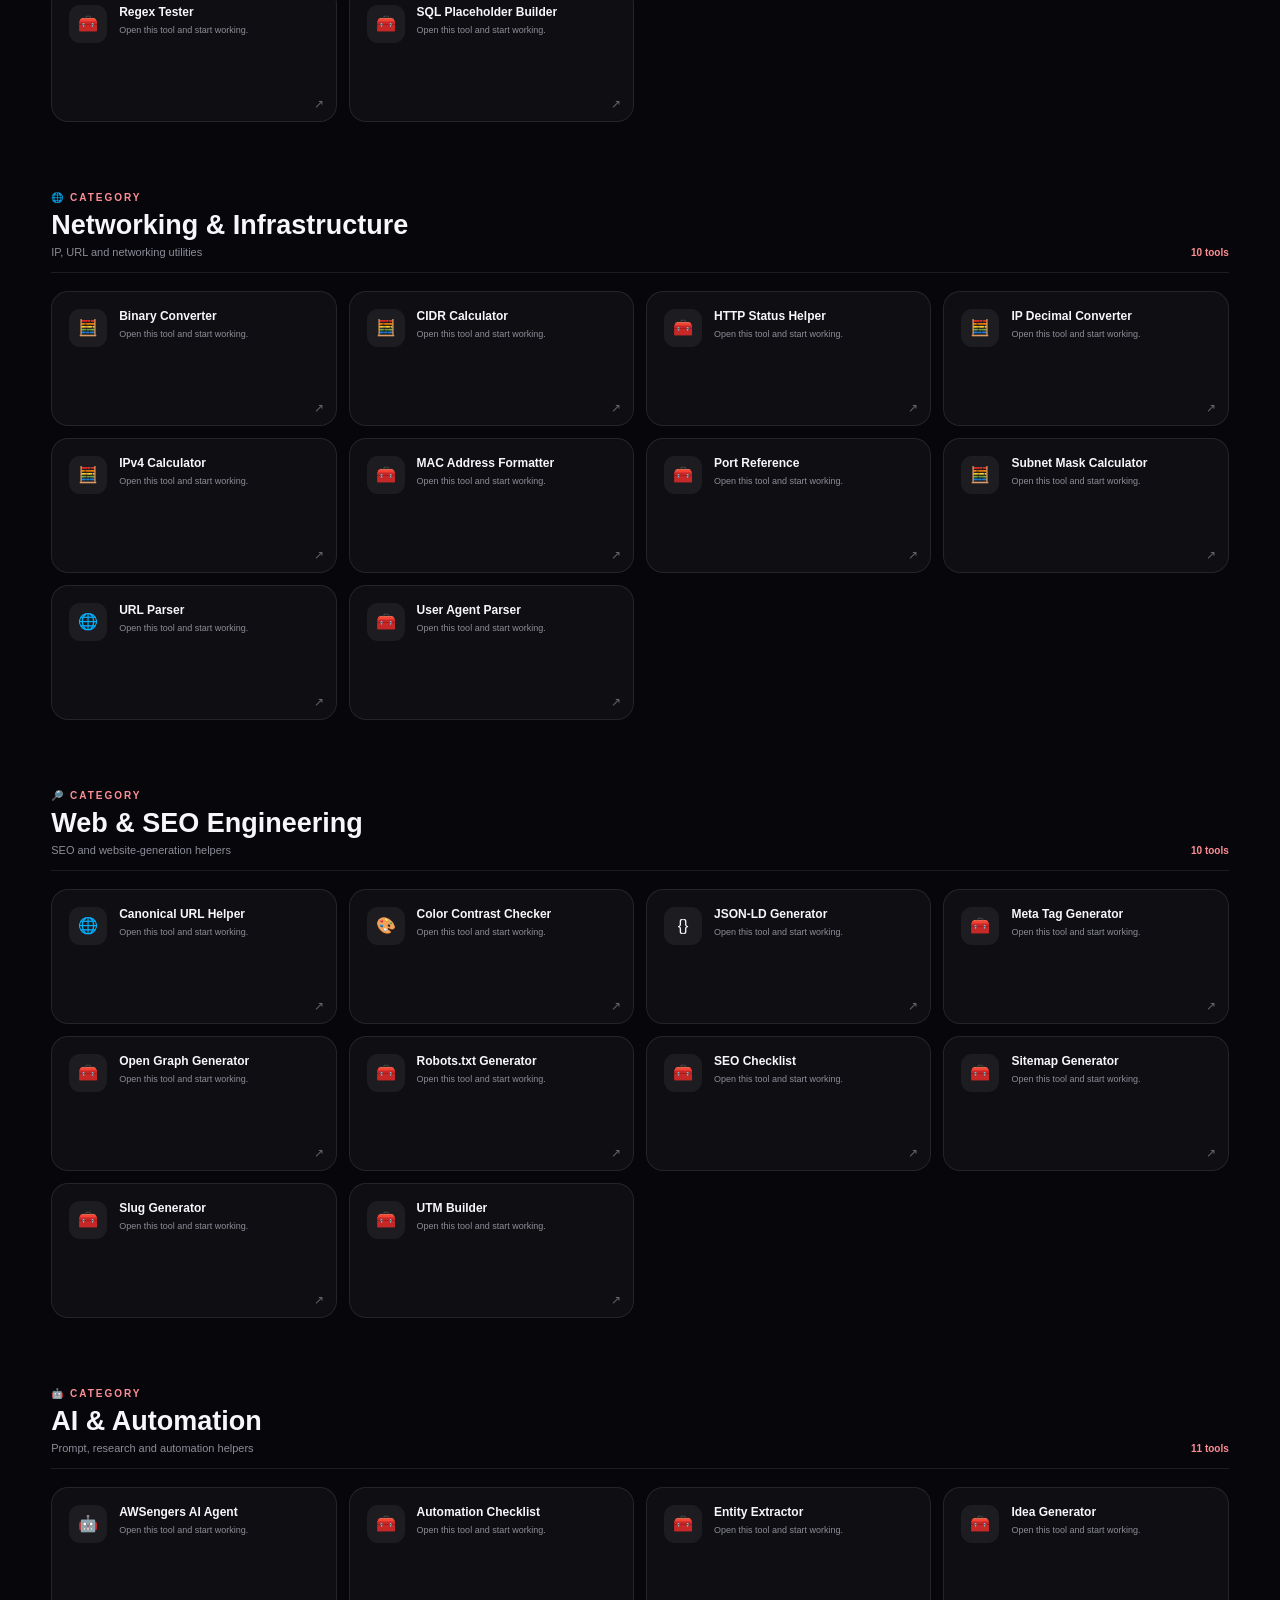
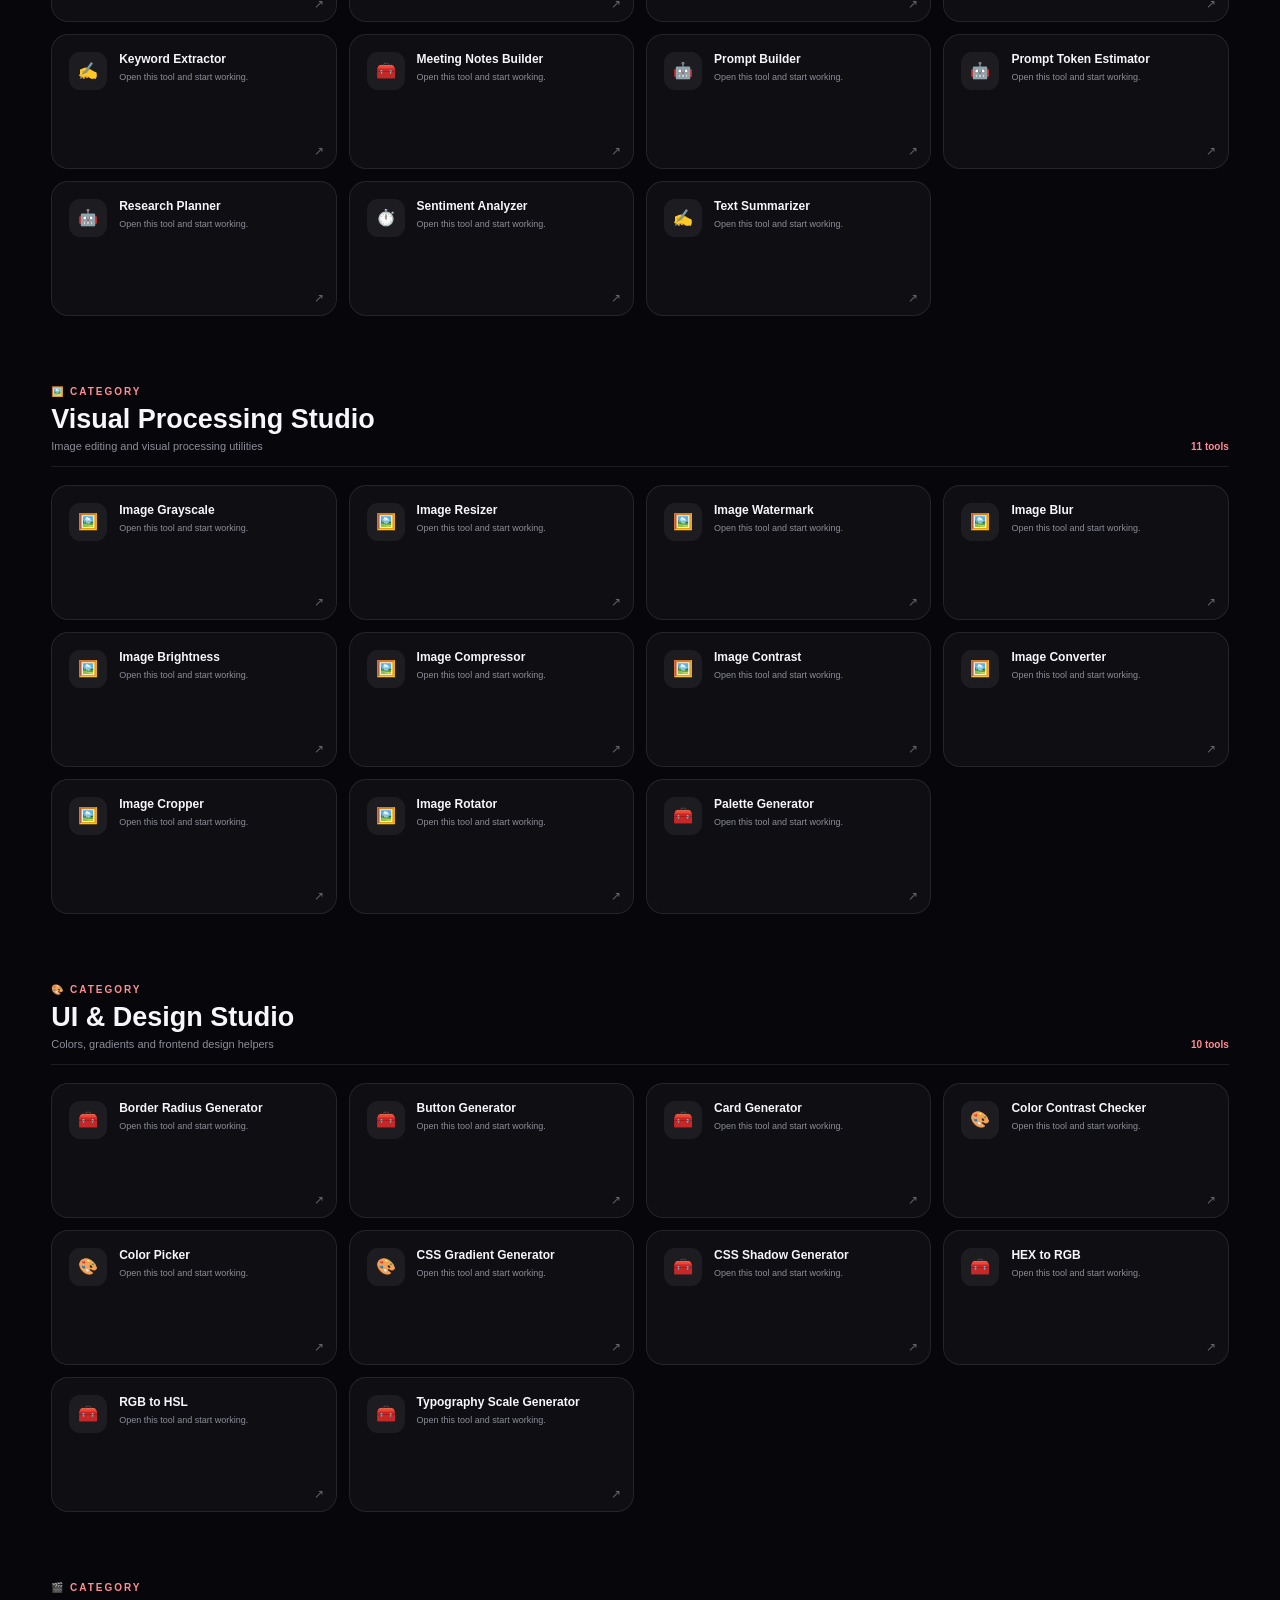
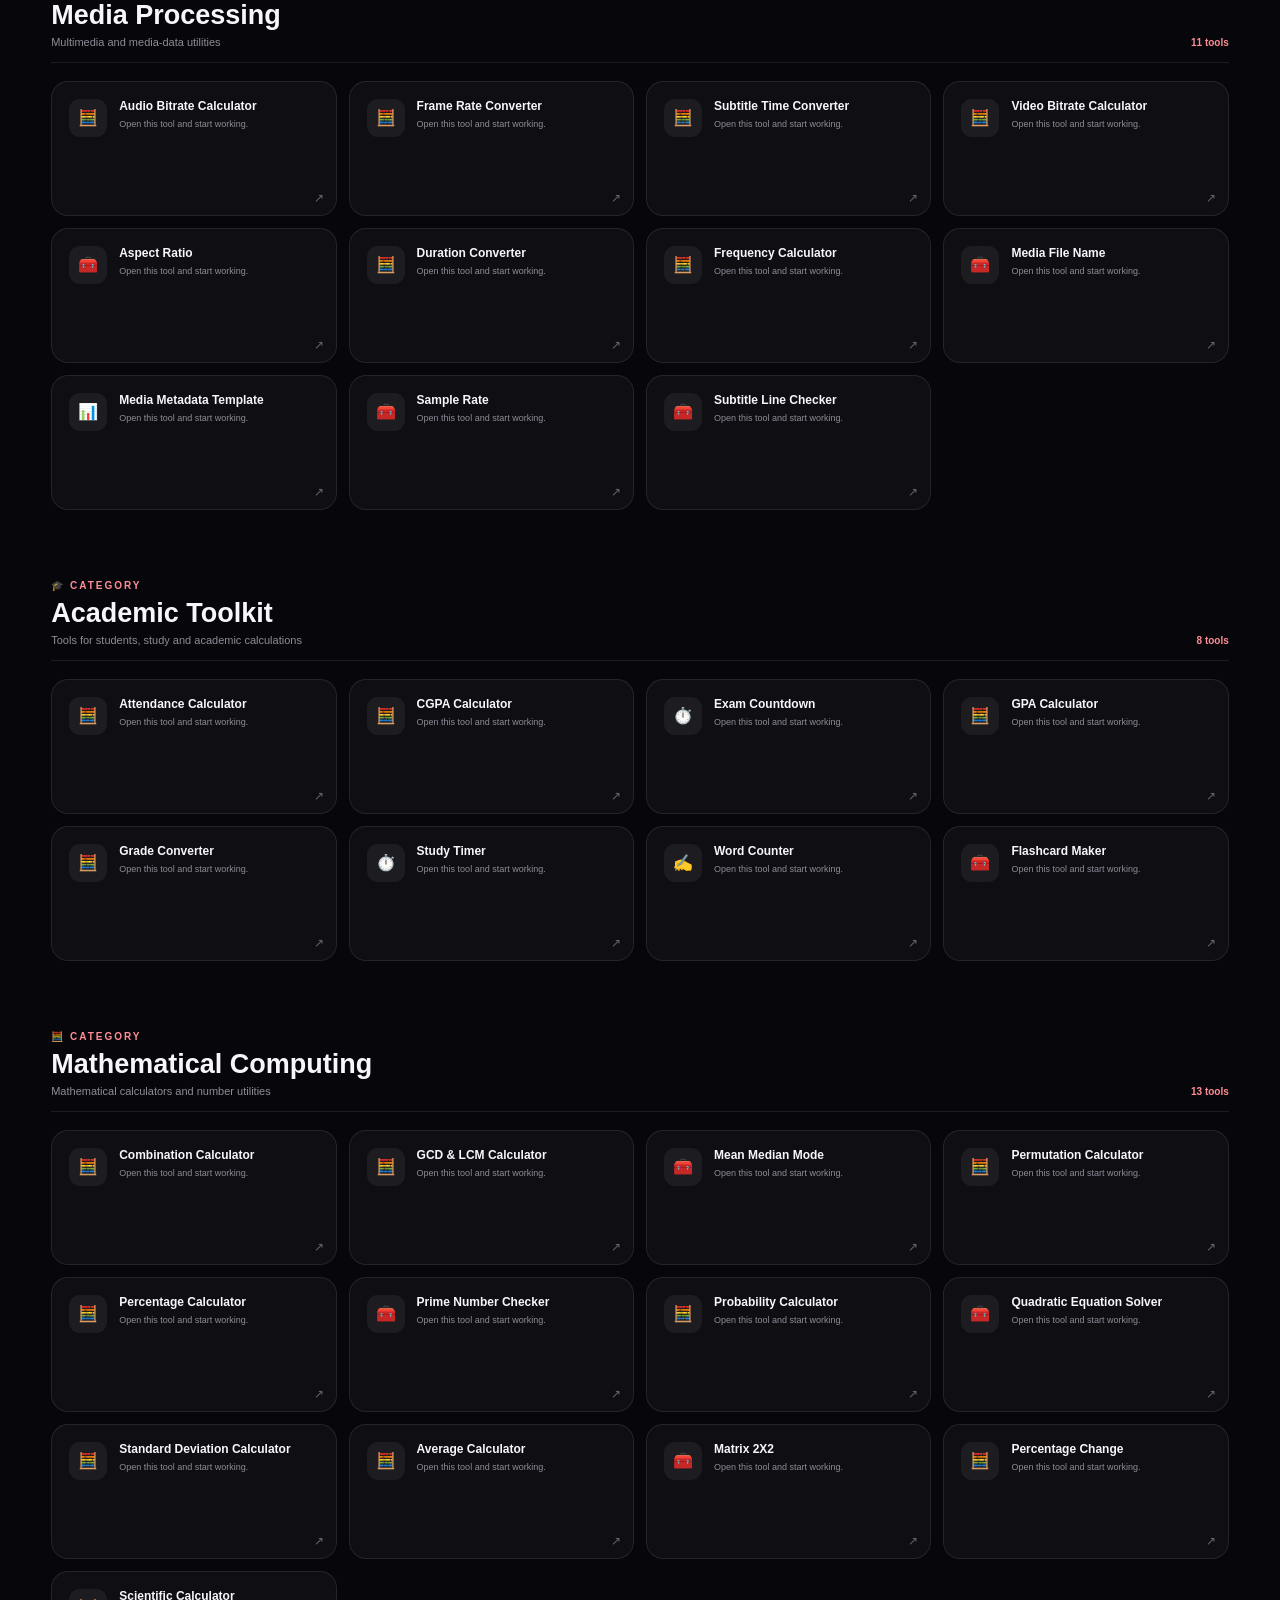
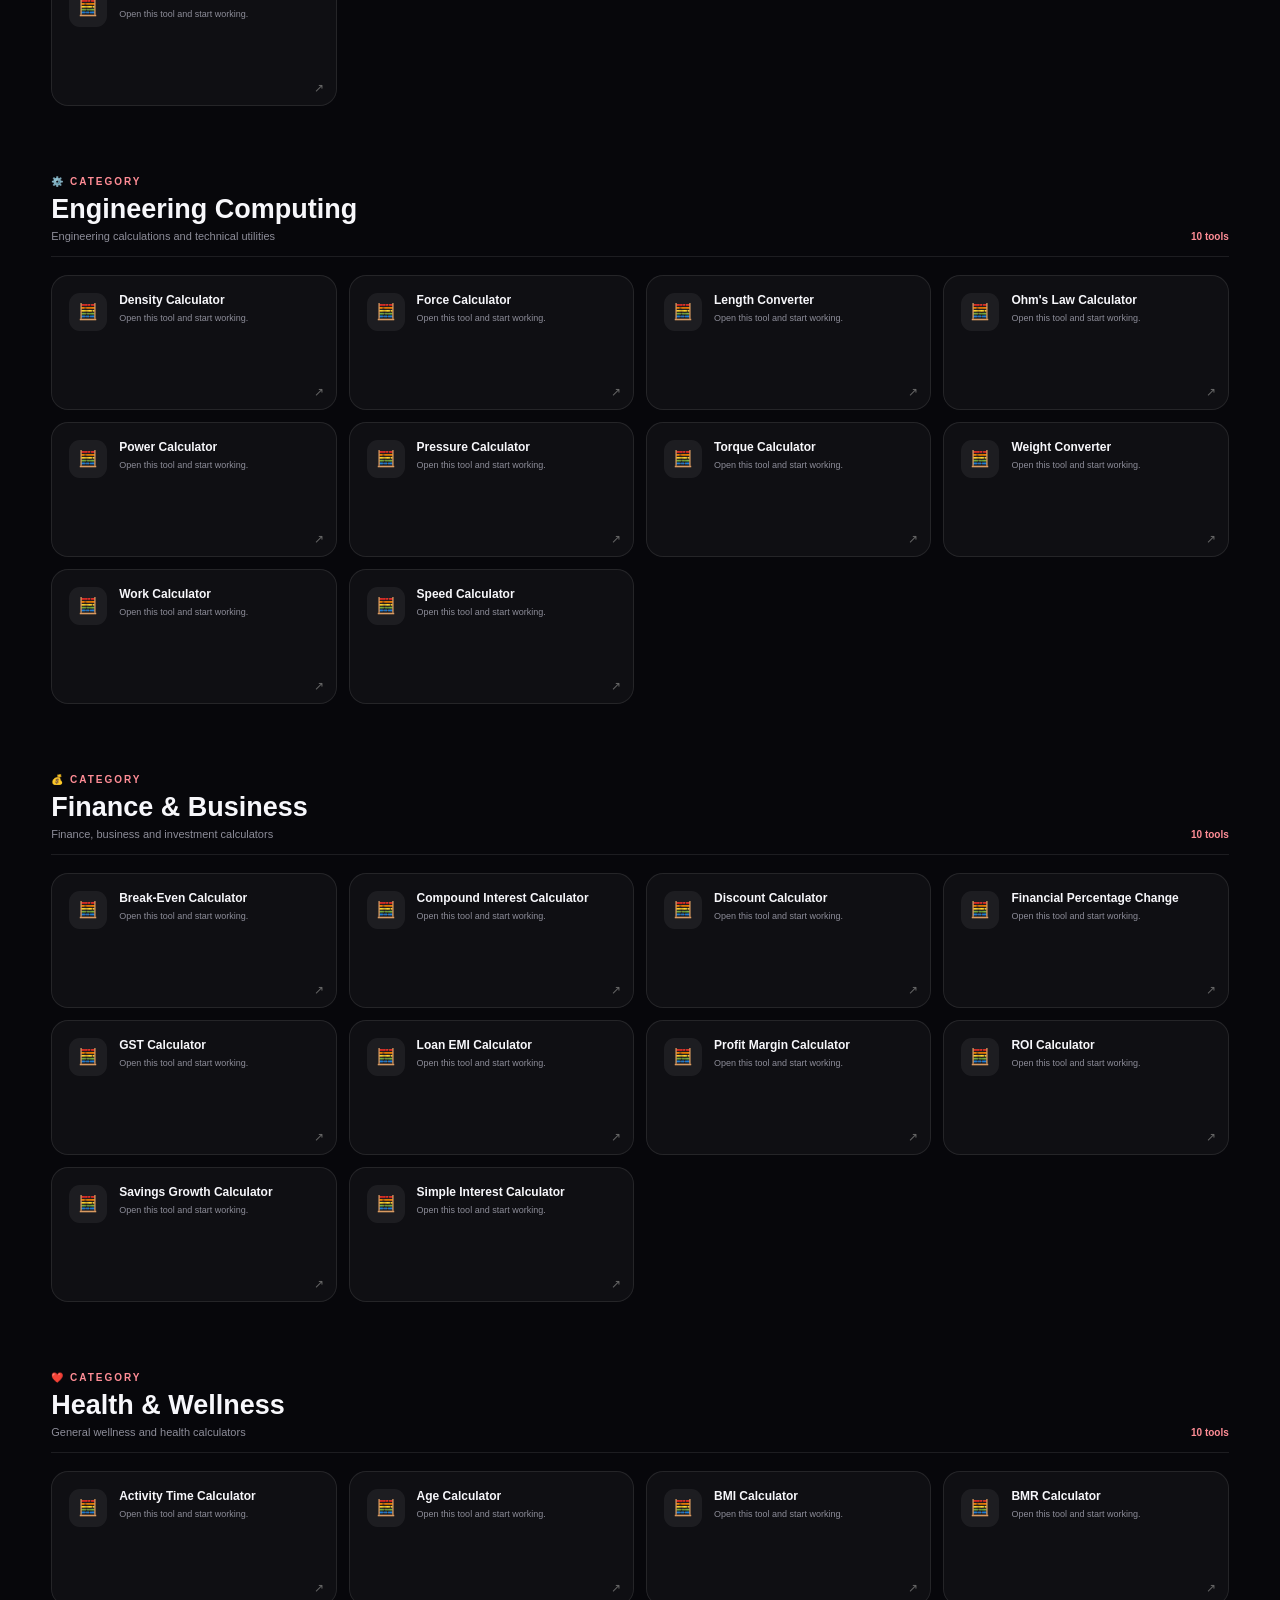
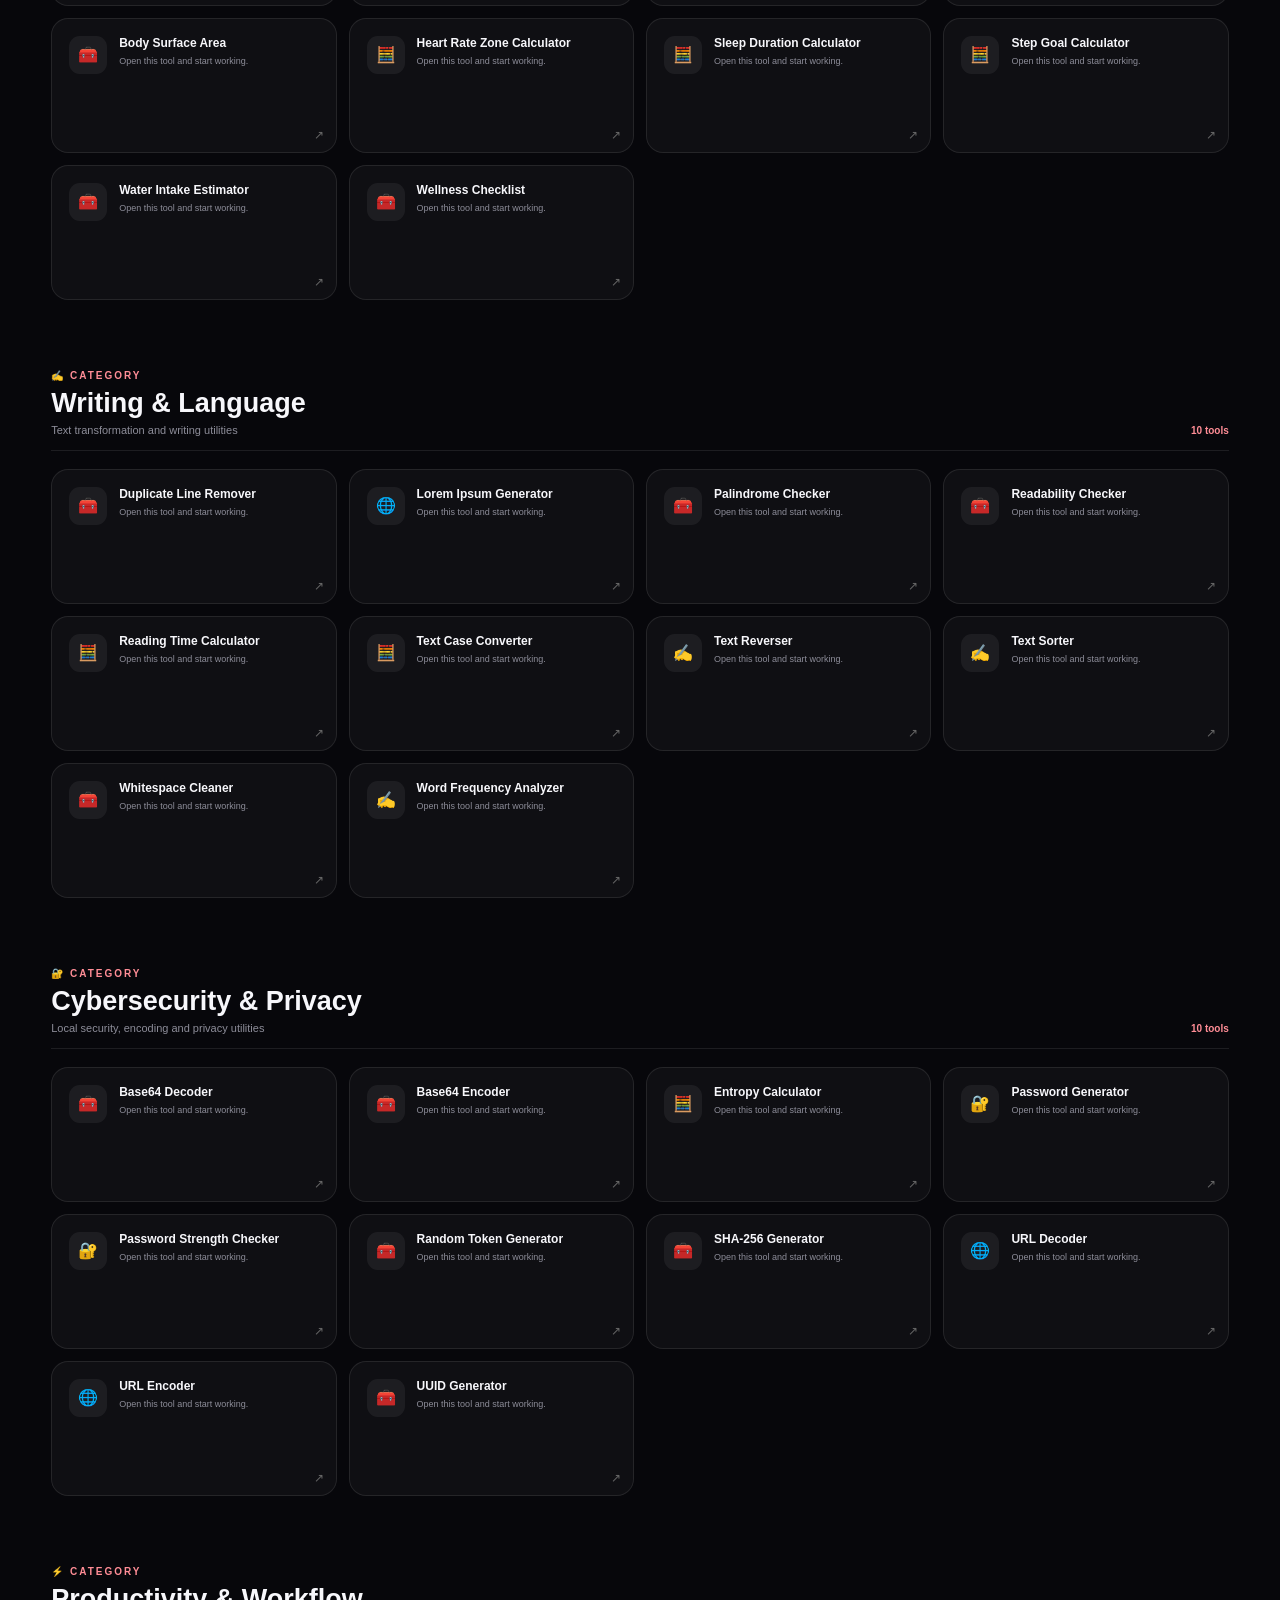
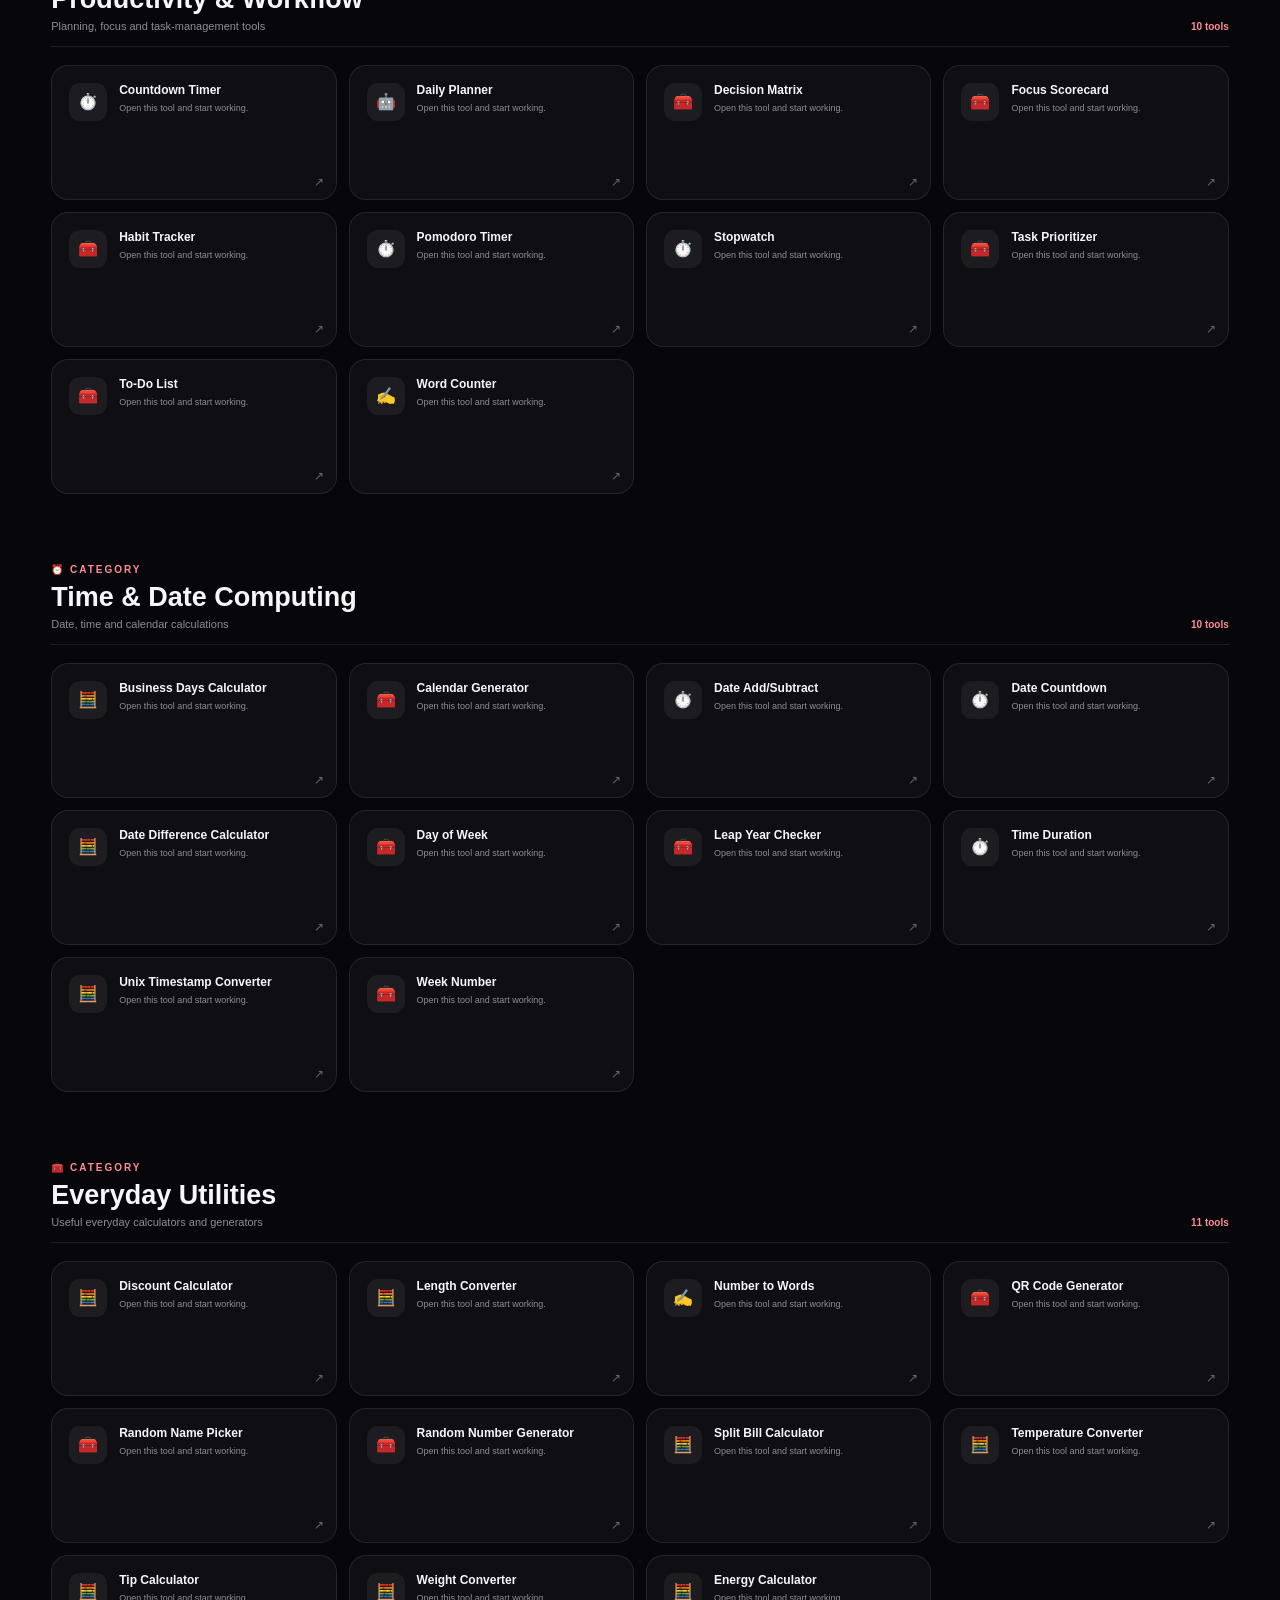
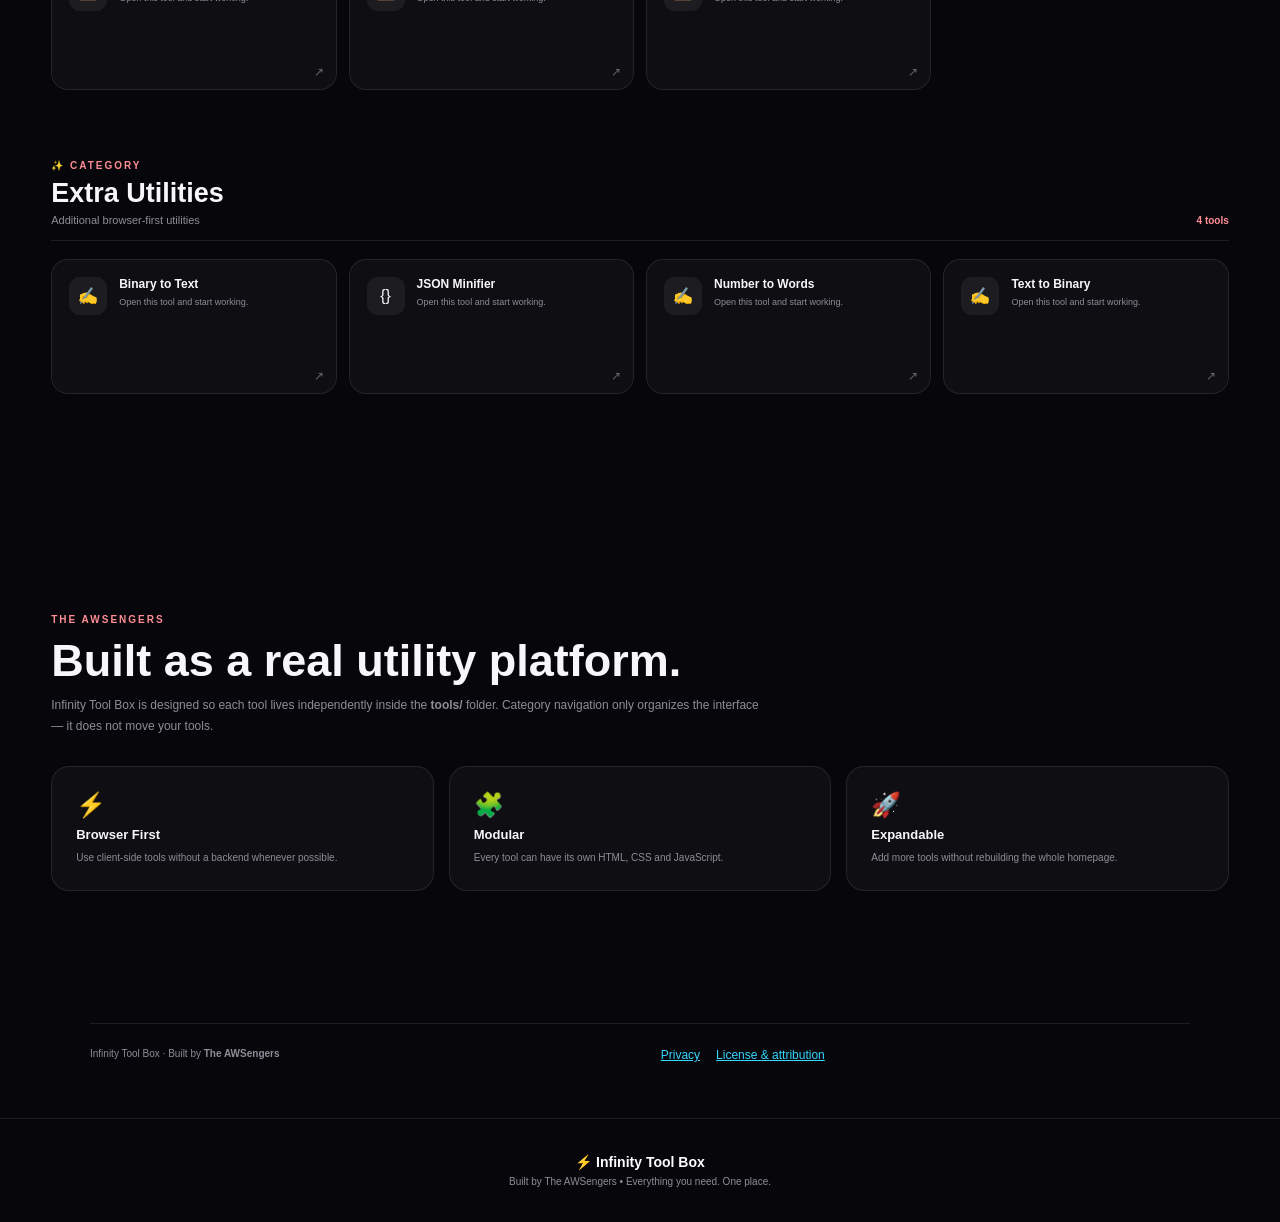
==== commit 6dfe09c0: "Remove the external AWSenger repository from the front page" ====
--- a/index.html
+++ b/index.html
@@ -40,18 +40,14 @@
                 <div>
                     <span class="eyebrow">QUICK START</span>
                     <h2 id="agent-picker-title">Choose your AWSenger</h2>
-                    <p>Pick the best workspace first, so you can get to work without searching through the toolbox.</p>
+                    <p>Open the integrated workspace and get to work without searching through the toolbox.</p>
                 </div>
-                <span class="result-pill">2 workspaces</span>
+                <span class="result-pill">1 workspace</span>
             </div>
             <div class="agent-grid">
                 <a class="agent-card agent-card-primary" href="tools/awsengers-agent/index.html" data-agent="infinity-agent">
                     <span class="agent-card-icon">⚡</span>
                     <span class="agent-card-copy"><strong>Infinity AI Agent</strong><small>Use the integrated AWSengers media and file tools.</small><em>Open workspace <span aria-hidden="true">→</span></em></span>
-                </a>
-                <a class="agent-card" href="https://github.com/samihanpangam-dev/the-AWSengers" target="_blank" rel="noopener noreferrer" data-agent="samihanpangam-agent">
-                    <span class="agent-card-icon">🛡️</span>
-                    <span class="agent-card-copy"><strong>samihanpangam-dev’s the-AWSengers</strong><small>Open the original project repository and its latest agent experience.</small><em>Open repository <span aria-hidden="true">↗</span></em></span>
                 </a>
             </div>
             <p class="agent-picker-note" id="agentPickerNote" role="status" aria-live="polite">Your last workspace is remembered on this device.</p>
--- a/css/agent-selector.css
+++ b/css/agent-selector.css
@@ -0,0 +1,83 @@
+/* Front-page workspace chooser */
+.agent-picker {
+    position: relative;
+    padding-top: 35px;
+    padding-bottom: 45px;
+}
+
+.agent-picker::before {
+    content: "";
+    position: absolute;
+    inset: 0 -8vw;
+    z-index: -1;
+    border-top: 1px solid rgba(53, 214, 255, .12);
+    border-bottom: 1px solid rgba(155, 108, 255, .12);
+    background: linear-gradient(110deg, rgba(53, 214, 255, .045), rgba(155, 108, 255, .035));
+    pointer-events: none;
+}
+
+.agent-grid {
+    display: grid;
+    grid-template-columns: repeat(2, minmax(0, 1fr));
+    gap: 16px;
+}
+
+.agent-card {
+    position: relative;
+    display: flex;
+    align-items: flex-start;
+    gap: 16px;
+    min-height: 150px;
+    padding: 22px;
+    overflow: hidden;
+    border: 1px solid var(--border);
+    border-radius: 20px;
+    background: linear-gradient(145deg, rgba(255,255,255,.07), rgba(255,255,255,.018));
+    transition: transform .28s ease, border-color .28s ease, box-shadow .28s ease;
+}
+
+.agent-card::after {
+    content: "";
+    position: absolute;
+    width: 150px;
+    height: 150px;
+    right: -70px;
+    bottom: -90px;
+    border-radius: 50%;
+    background: var(--purple);
+    filter: blur(35px);
+    opacity: .2;
+    transition: opacity .28s ease;
+}
+
+.agent-card:hover,
+.agent-card.is-selected {
+    transform: translateY(-5px);
+    border-color: rgba(53, 214, 255, .55);
+    box-shadow: 0 18px 45px rgba(0,0,0,.24), 0 0 0 1px rgba(53,214,255,.08);
+}
+
+.agent-card:hover::after { opacity: .42; }
+.agent-card-primary { border-color: rgba(255, 138, 61, .35); }
+
+.agent-card-icon {
+    display: grid;
+    place-items: center;
+    flex: 0 0 48px;
+    width: 48px;
+    height: 48px;
+    border-radius: 15px;
+    background: linear-gradient(135deg, rgba(255,70,85,.23), rgba(53,214,255,.18));
+    font-size: 23px;
+}
+
+.agent-card-copy { display: flex; flex-direction: column; gap: 7px; position: relative; z-index: 1; }
+.agent-card-copy strong { font-size: 16px; }
+.agent-card-copy small { max-width: 38ch; color: var(--muted); line-height: 1.55; }
+.agent-card-copy em { margin-top: auto; color: var(--cyan); font-size: 12px; font-style: normal; font-weight: 800; }
+.agent-picker-note { margin-top: 14px; color: var(--muted); font-size: 11px; }
+
+@media (max-width: 680px) {
+    .agent-grid { grid-template-columns: 1fr; }
+    .agent-card { min-height: 132px; }
+}
